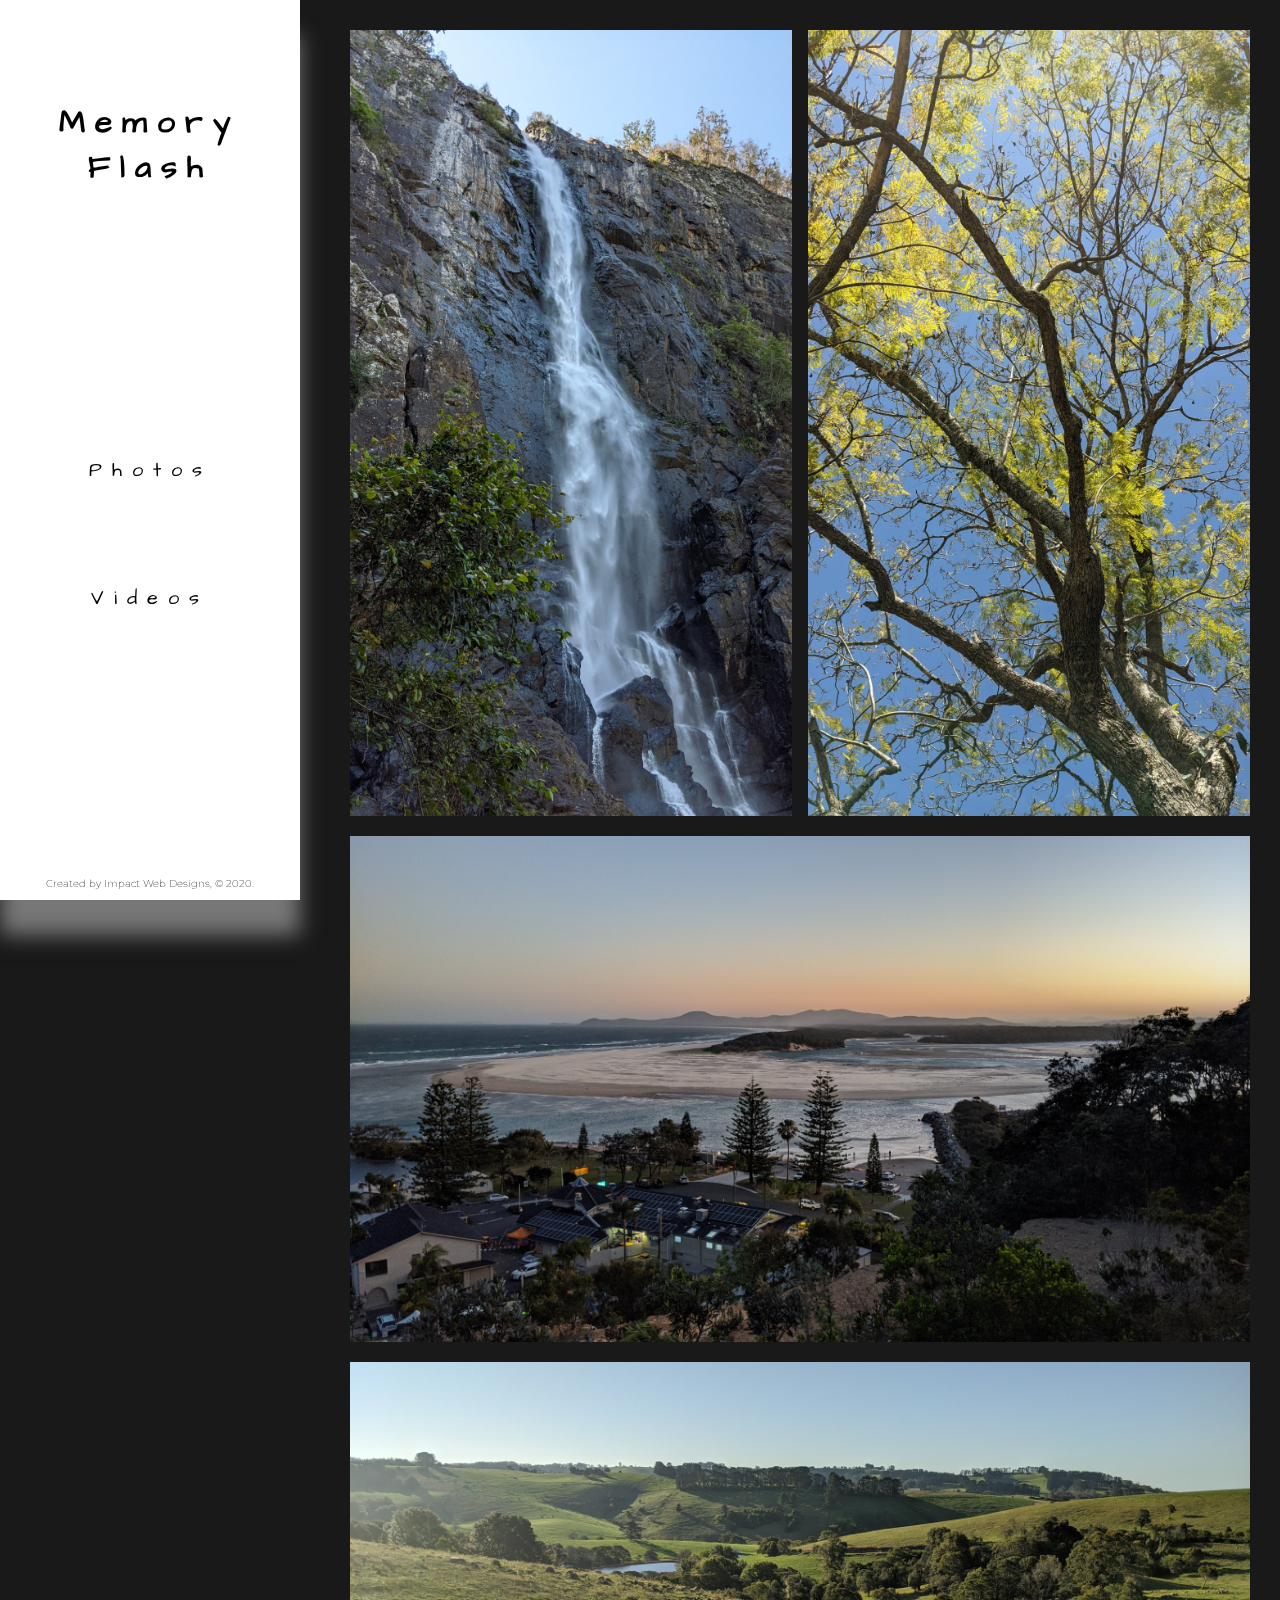
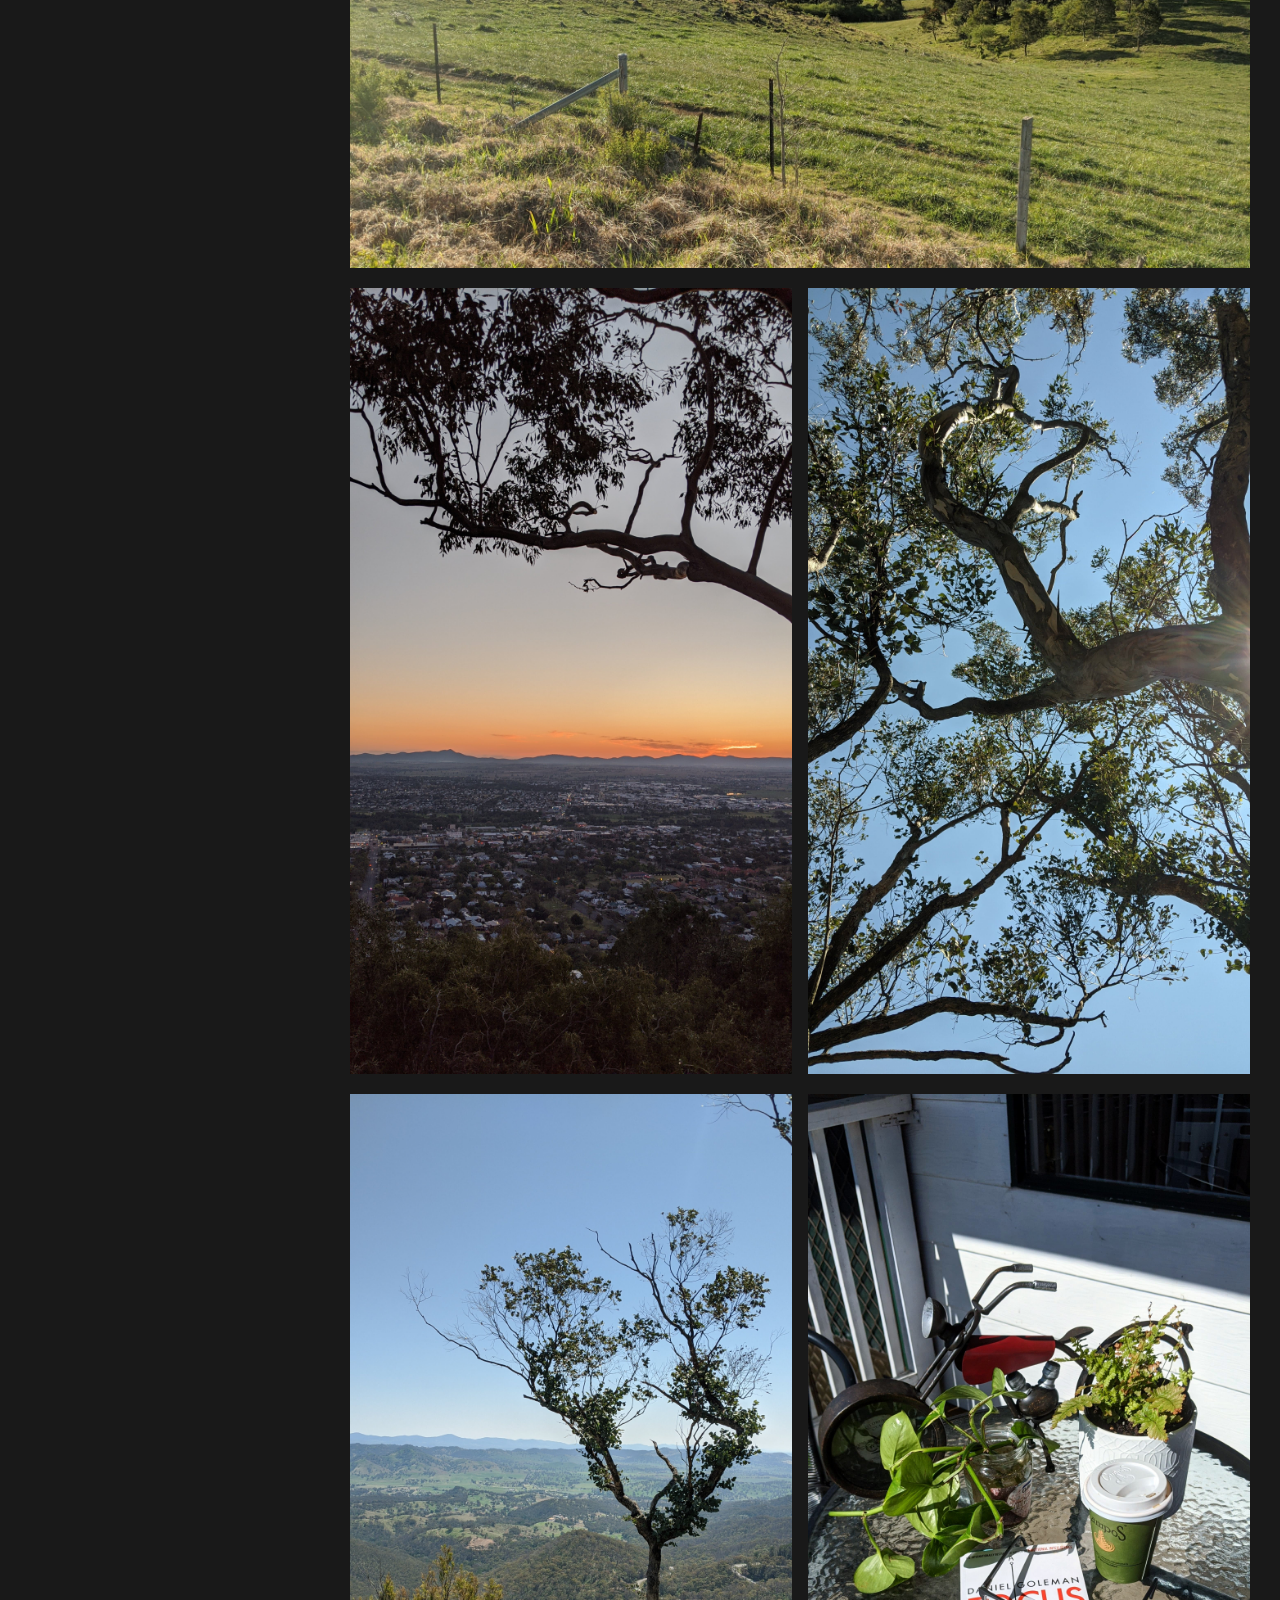
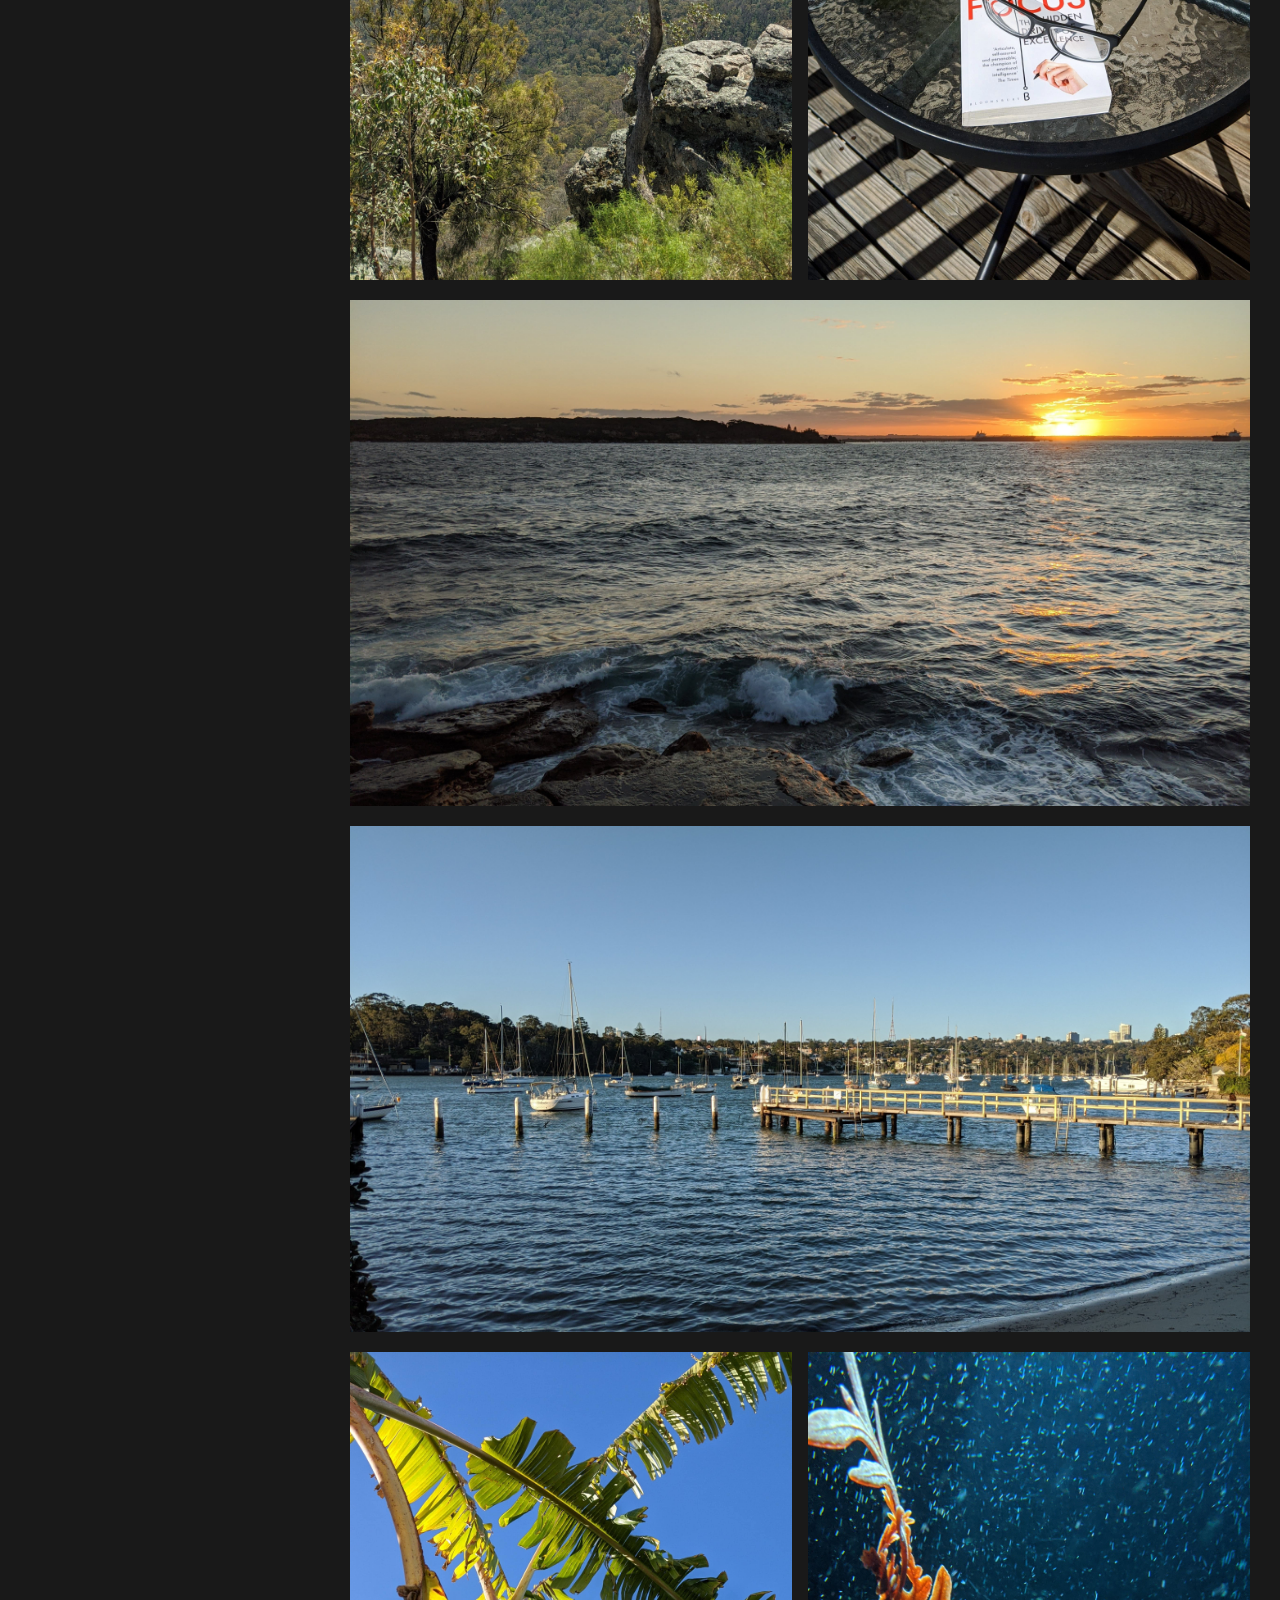
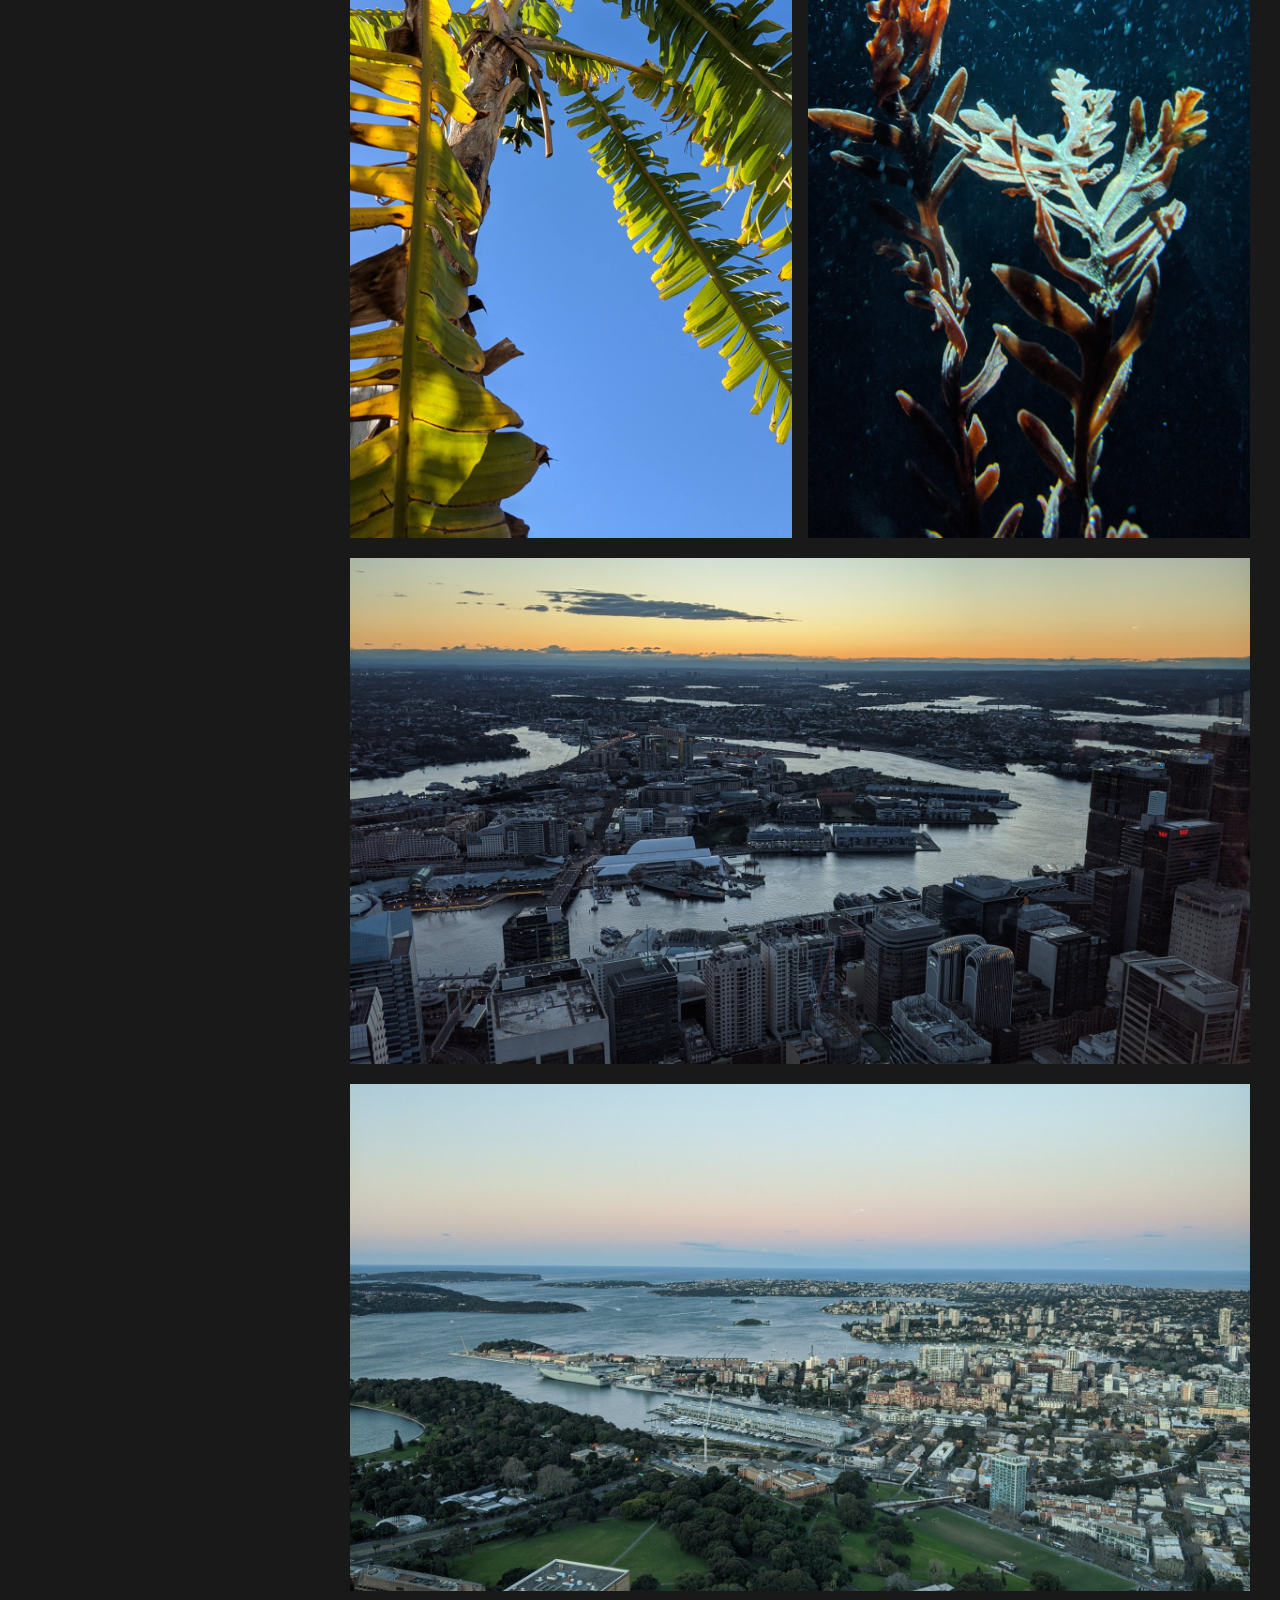
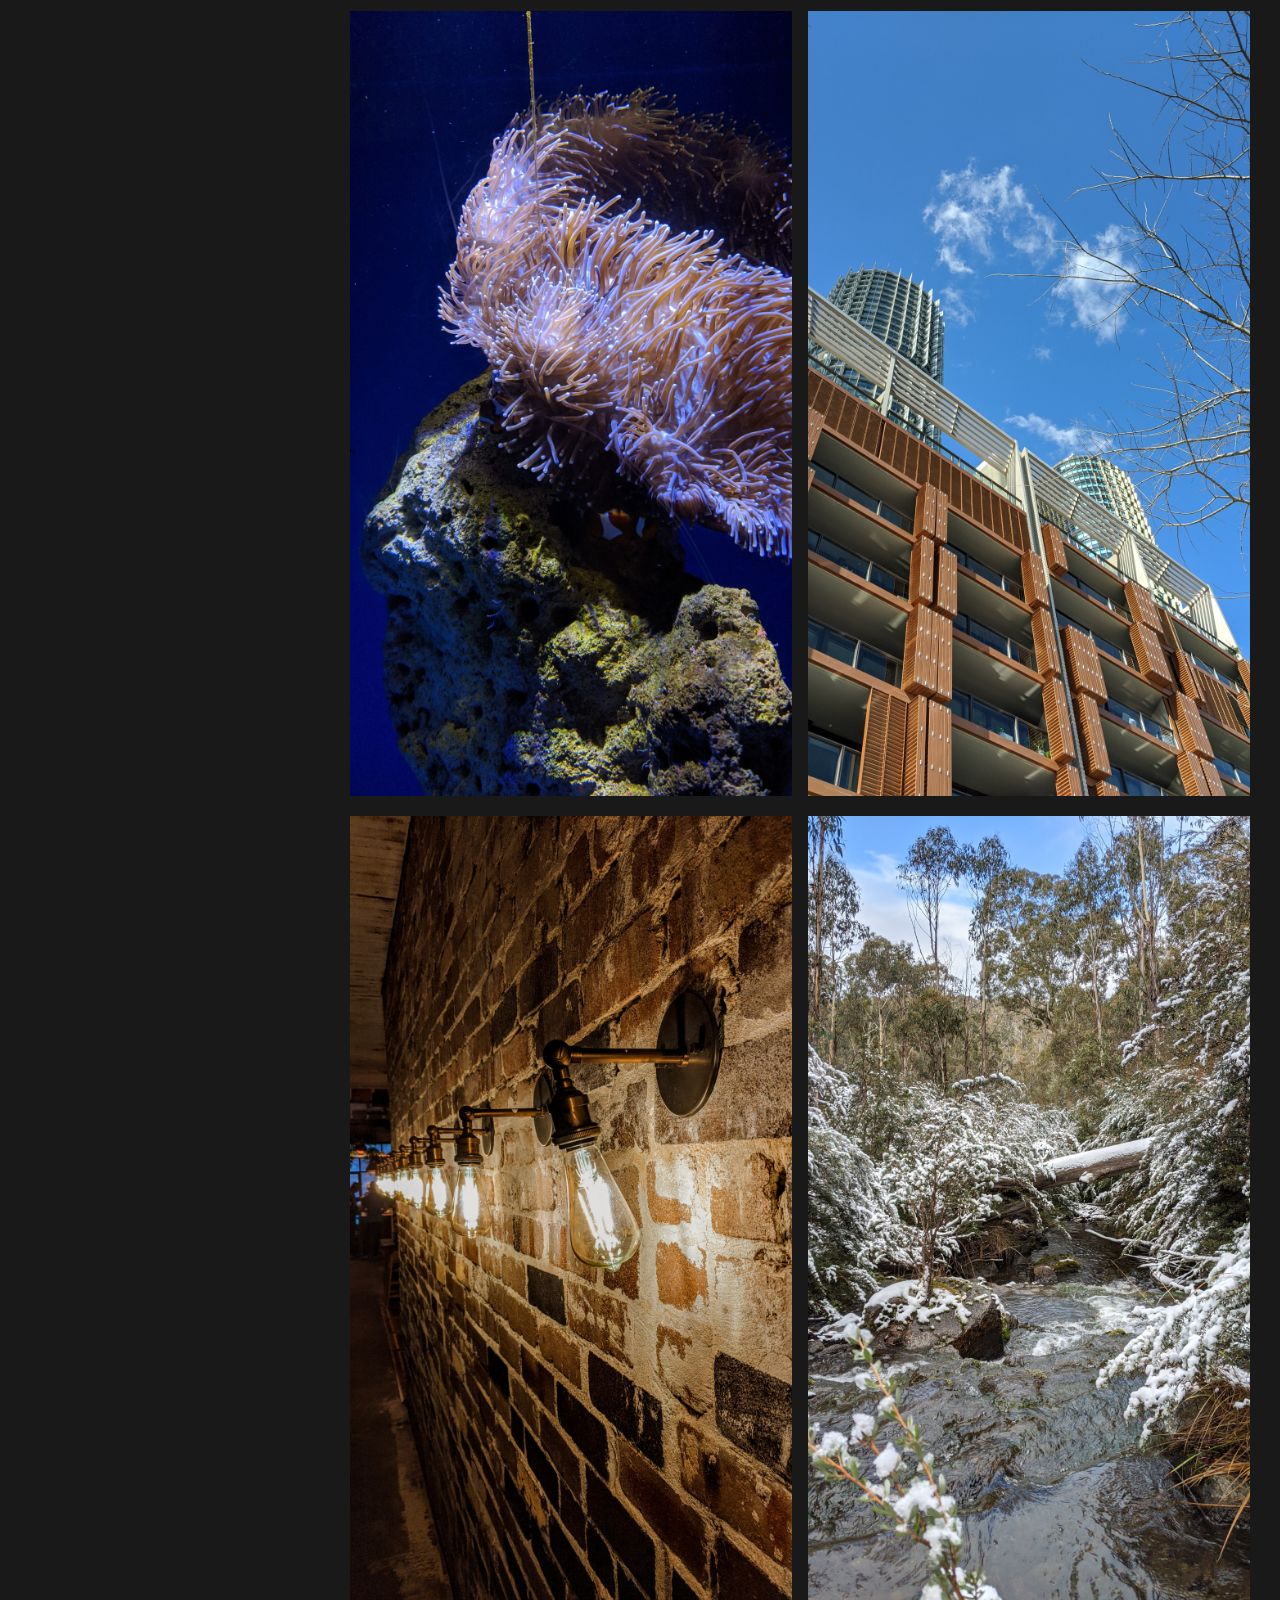
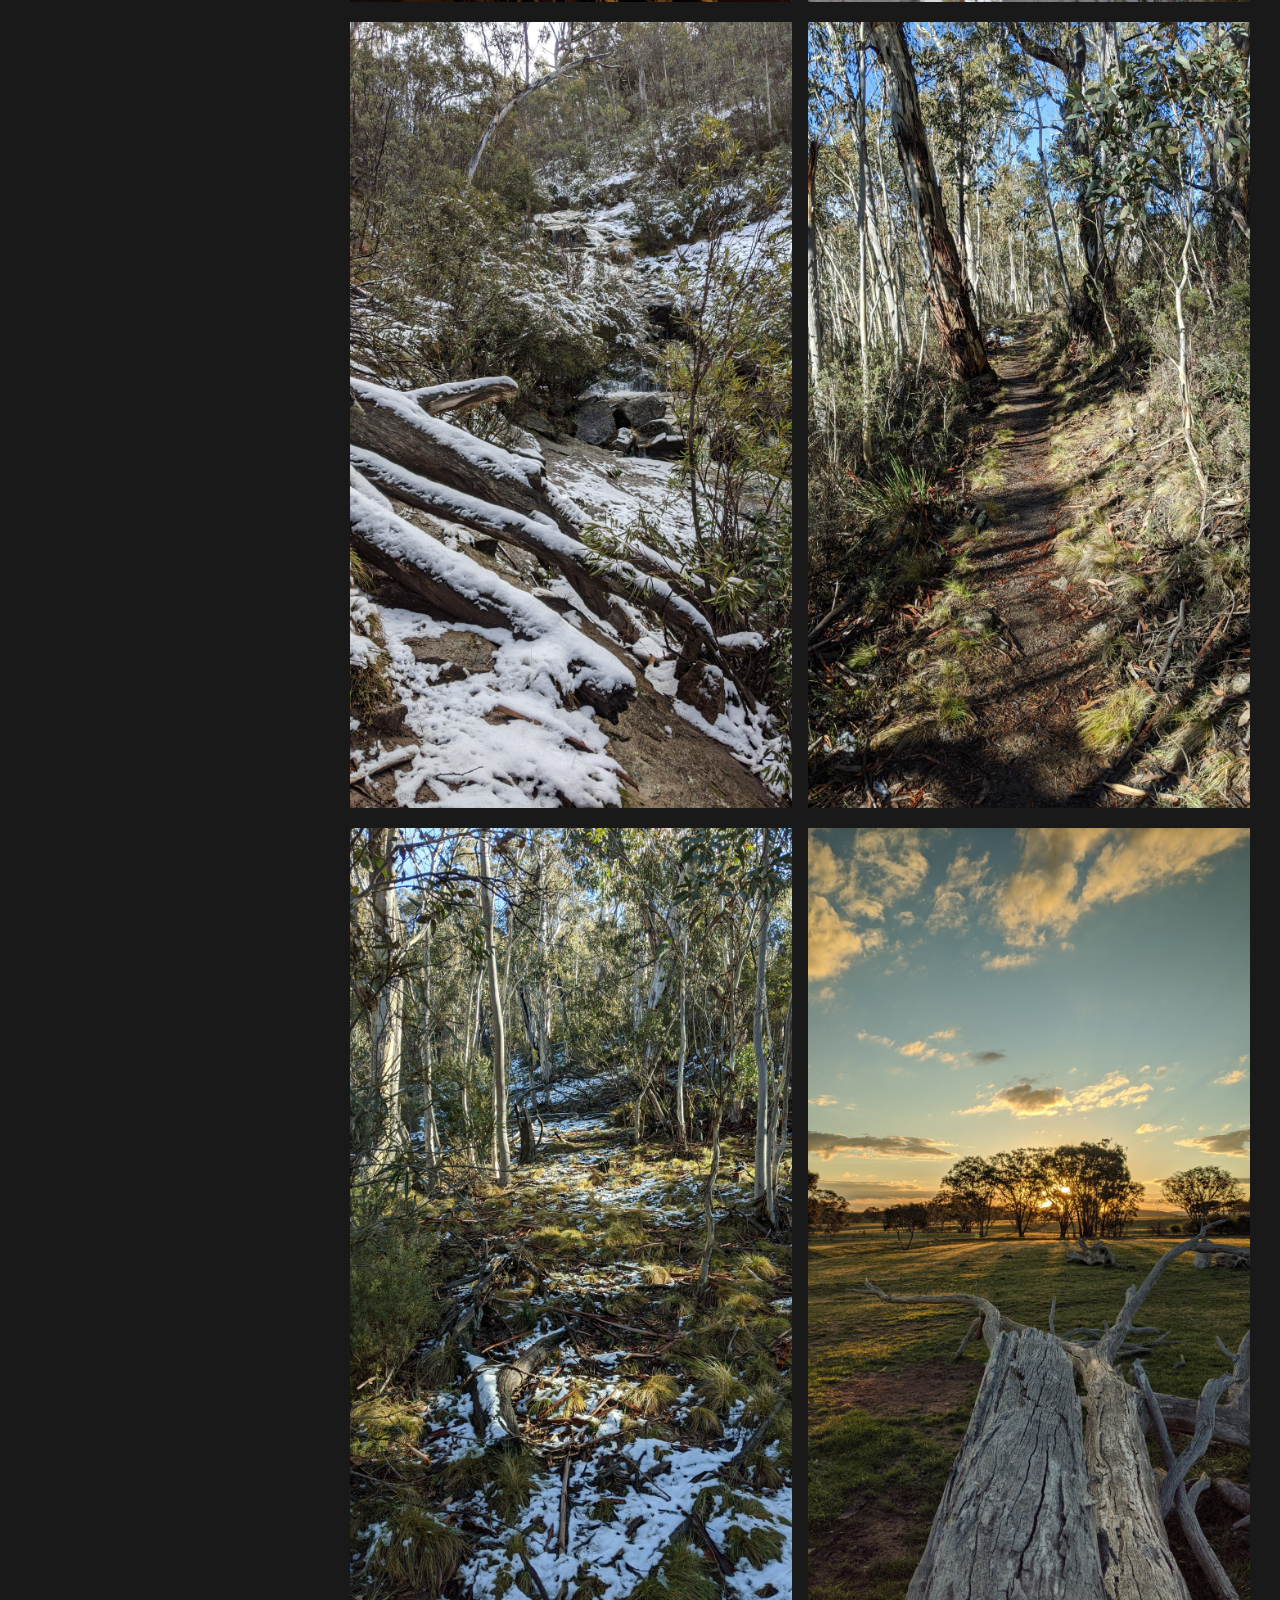
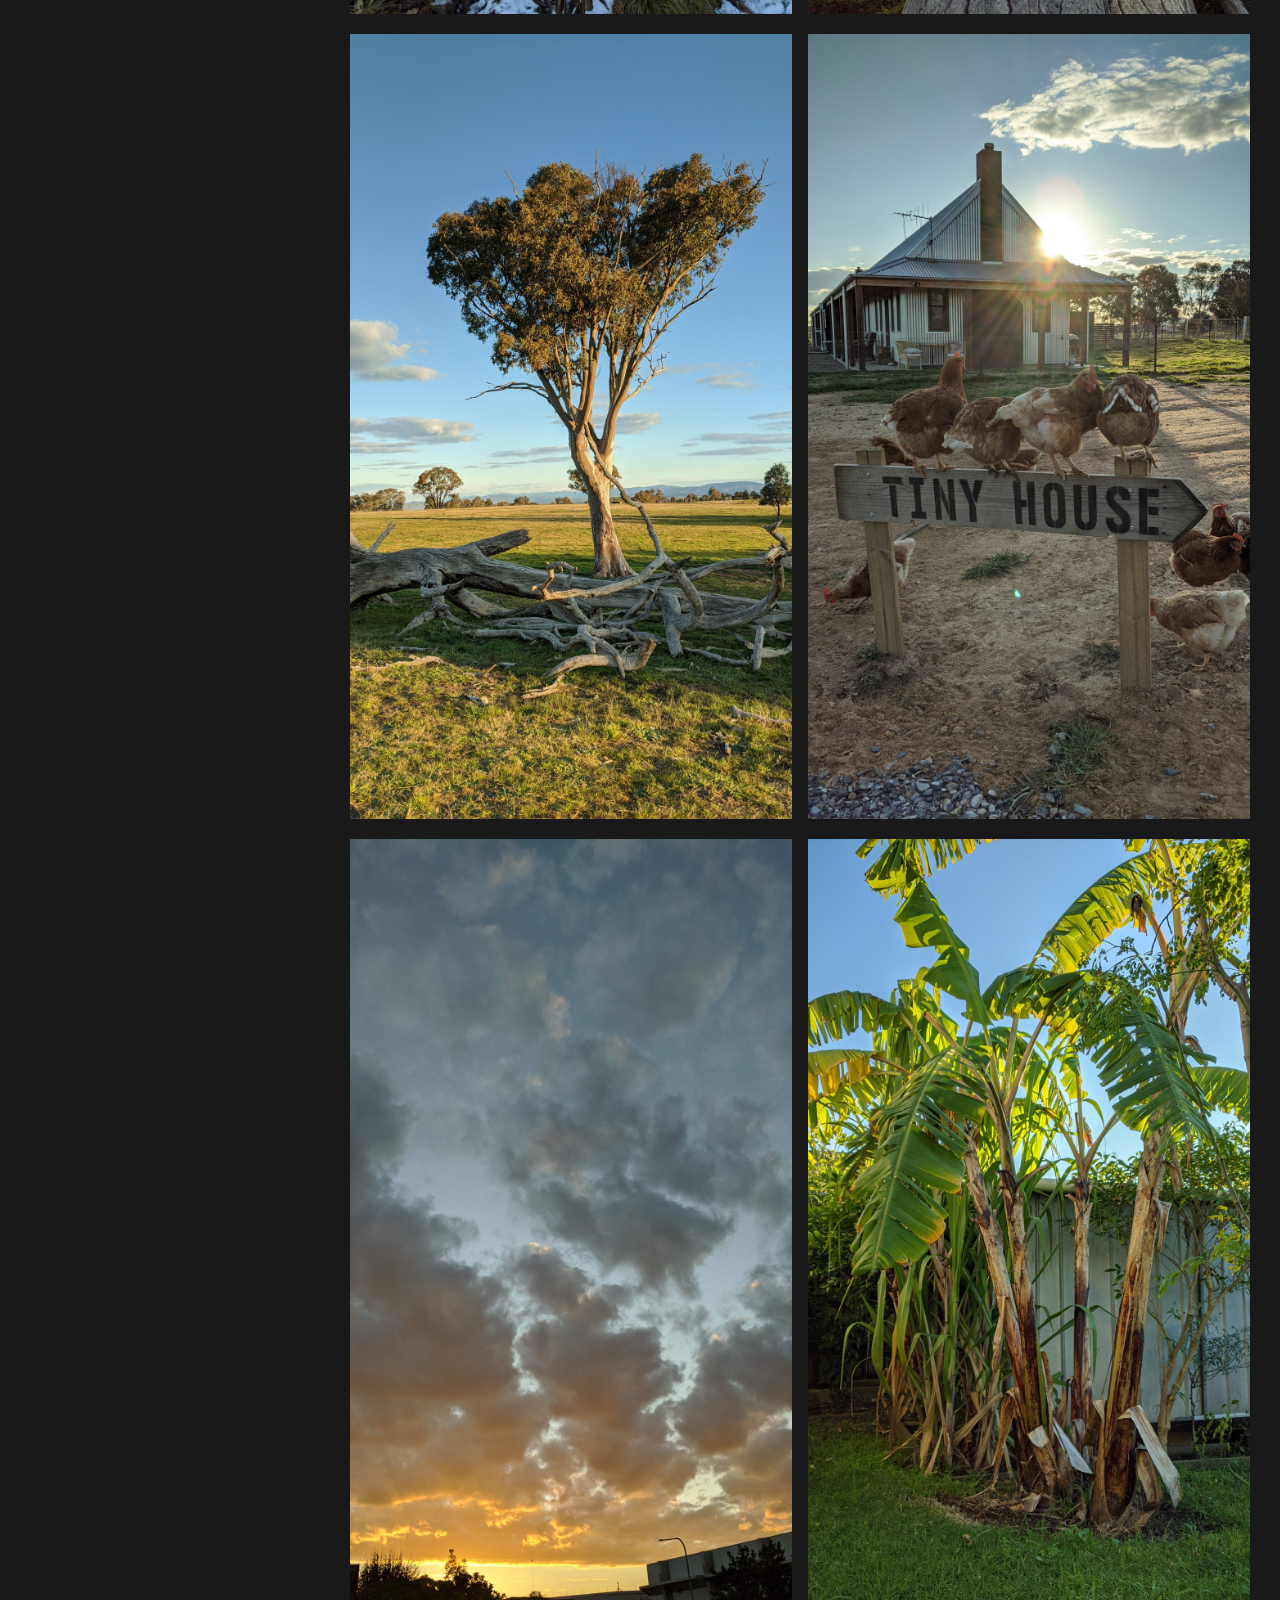
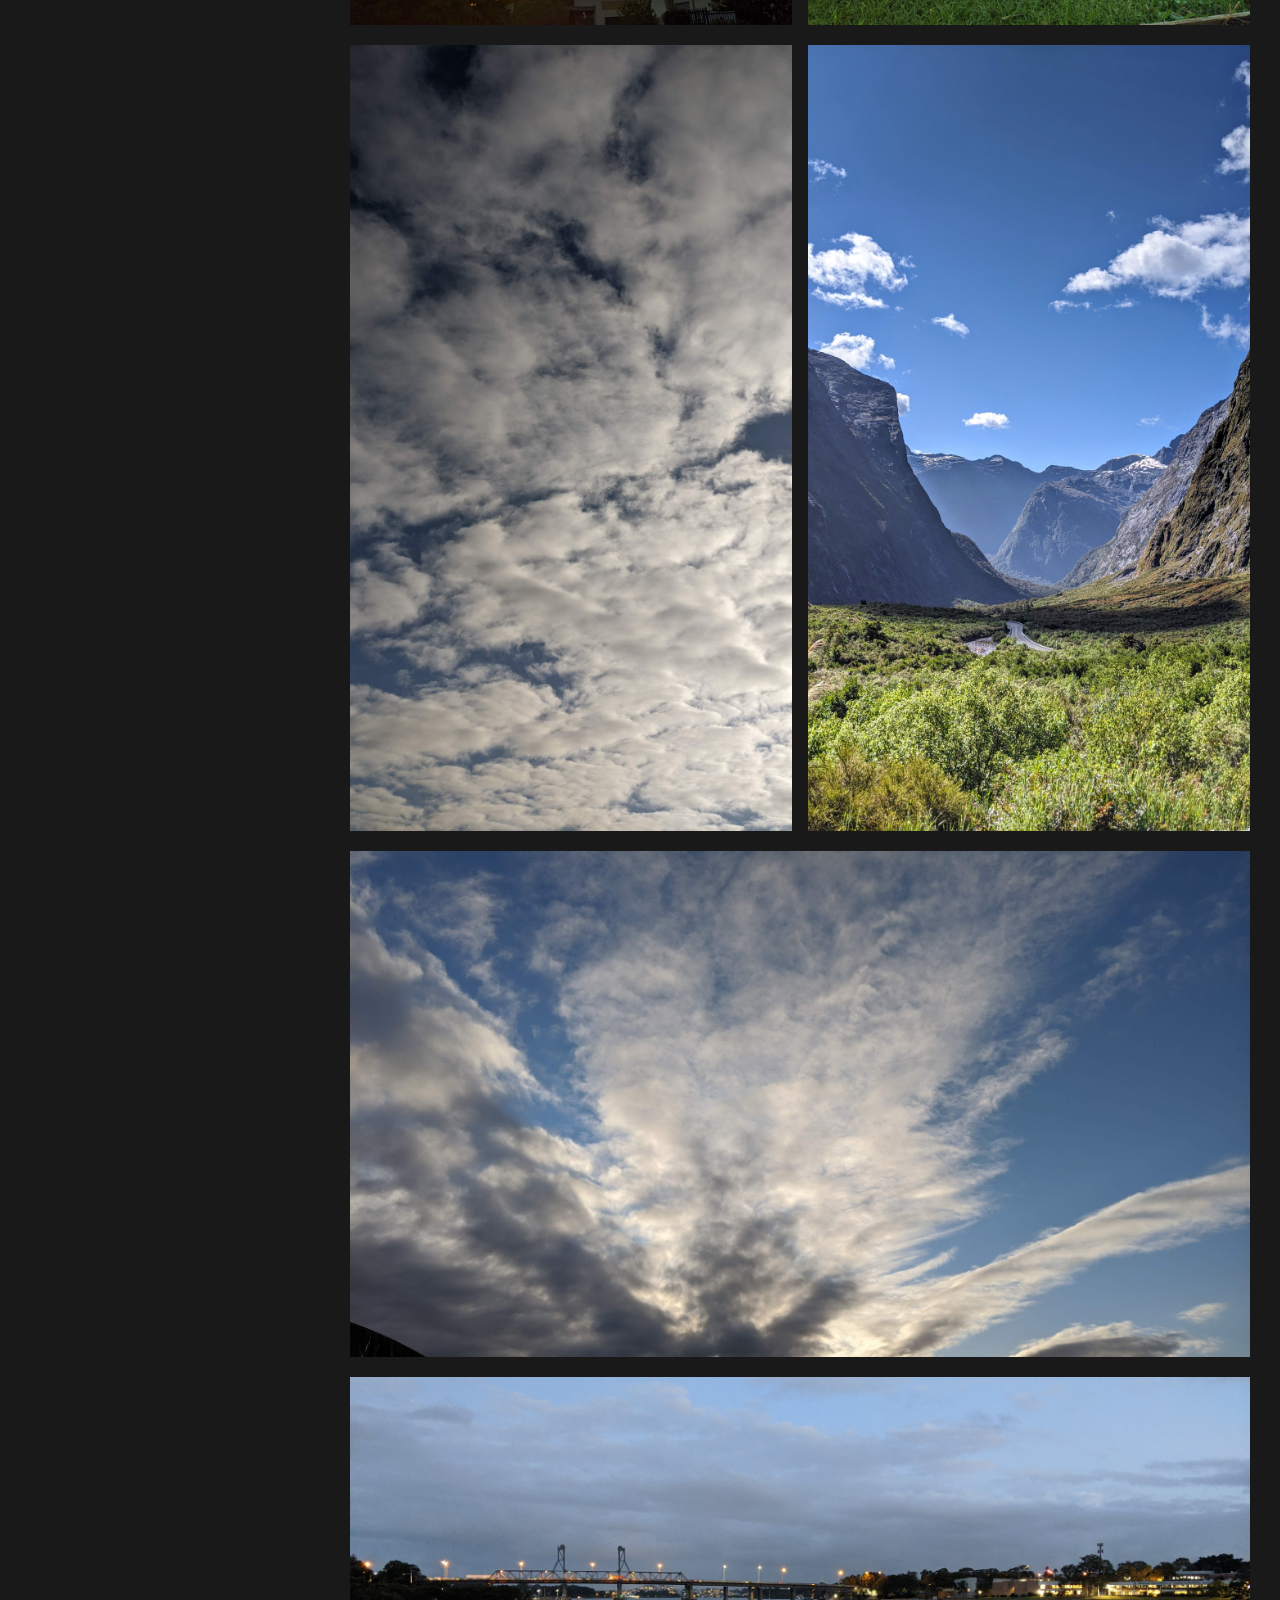
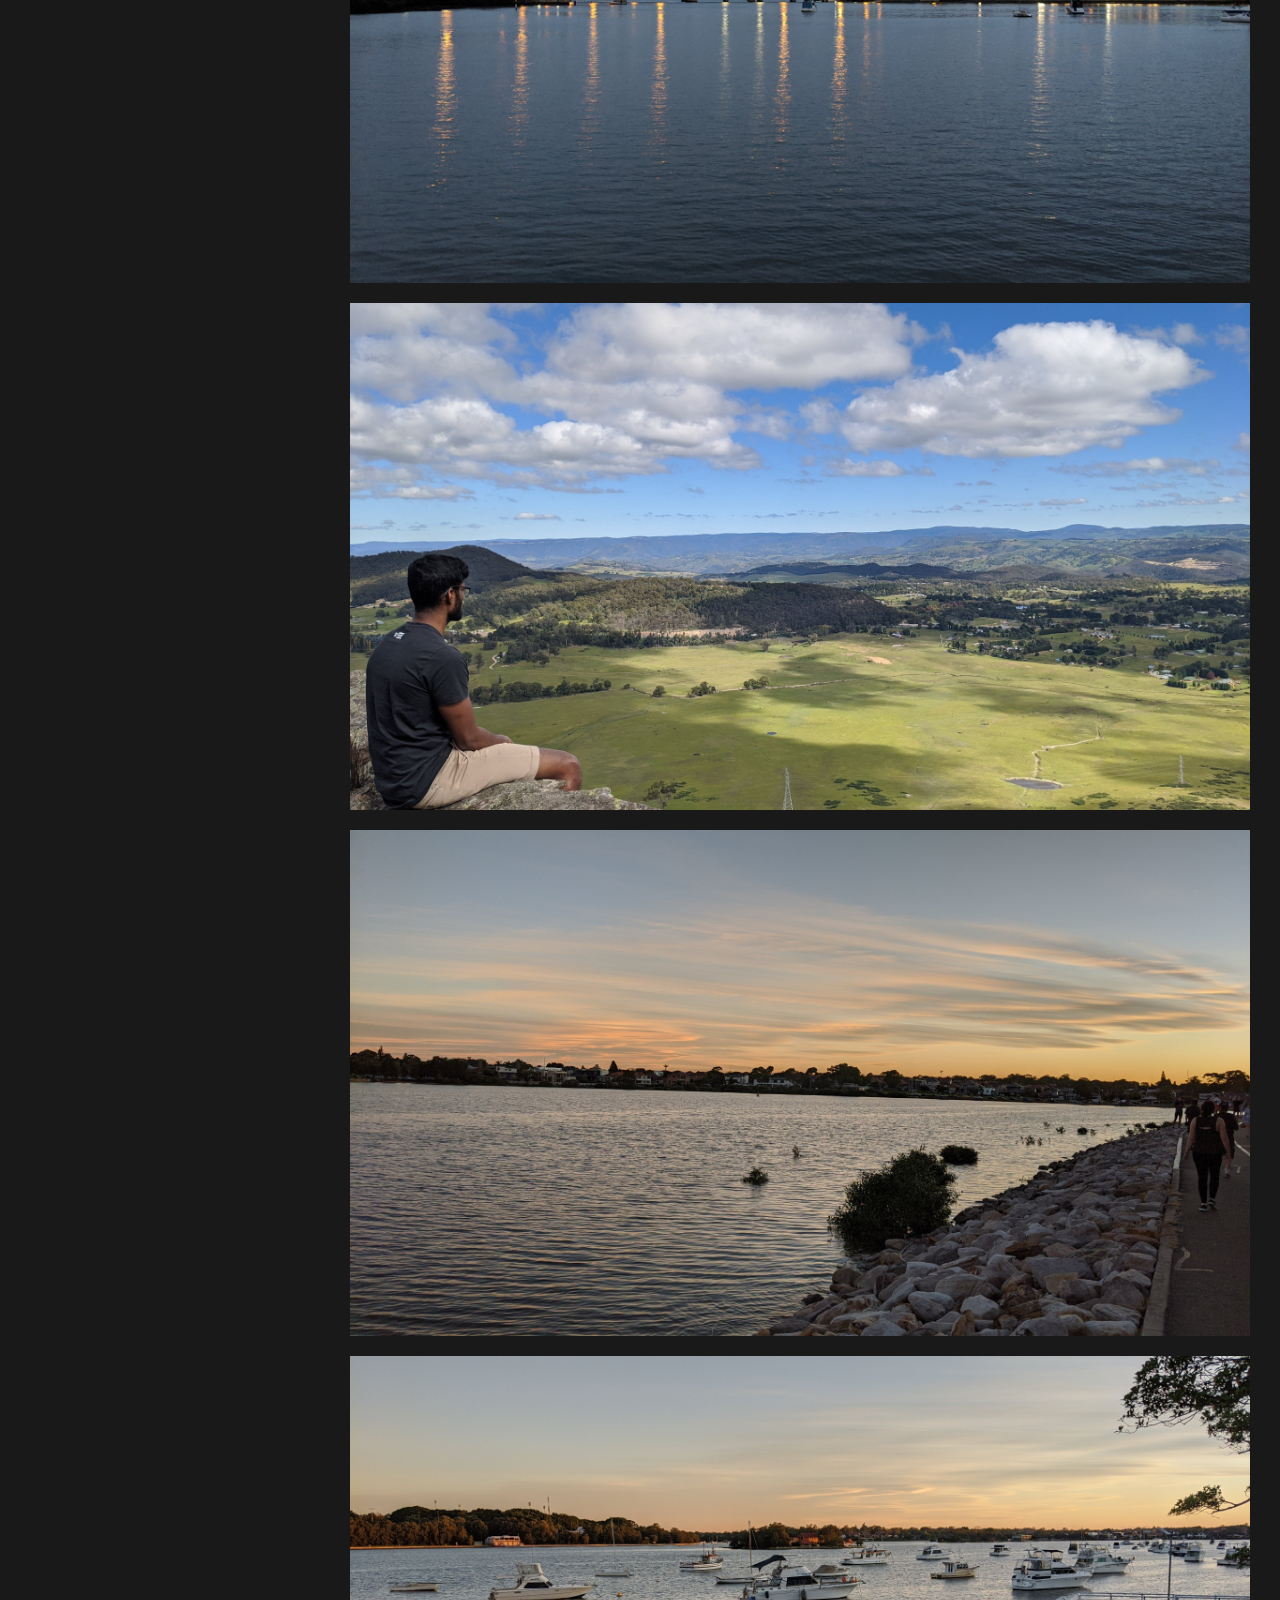
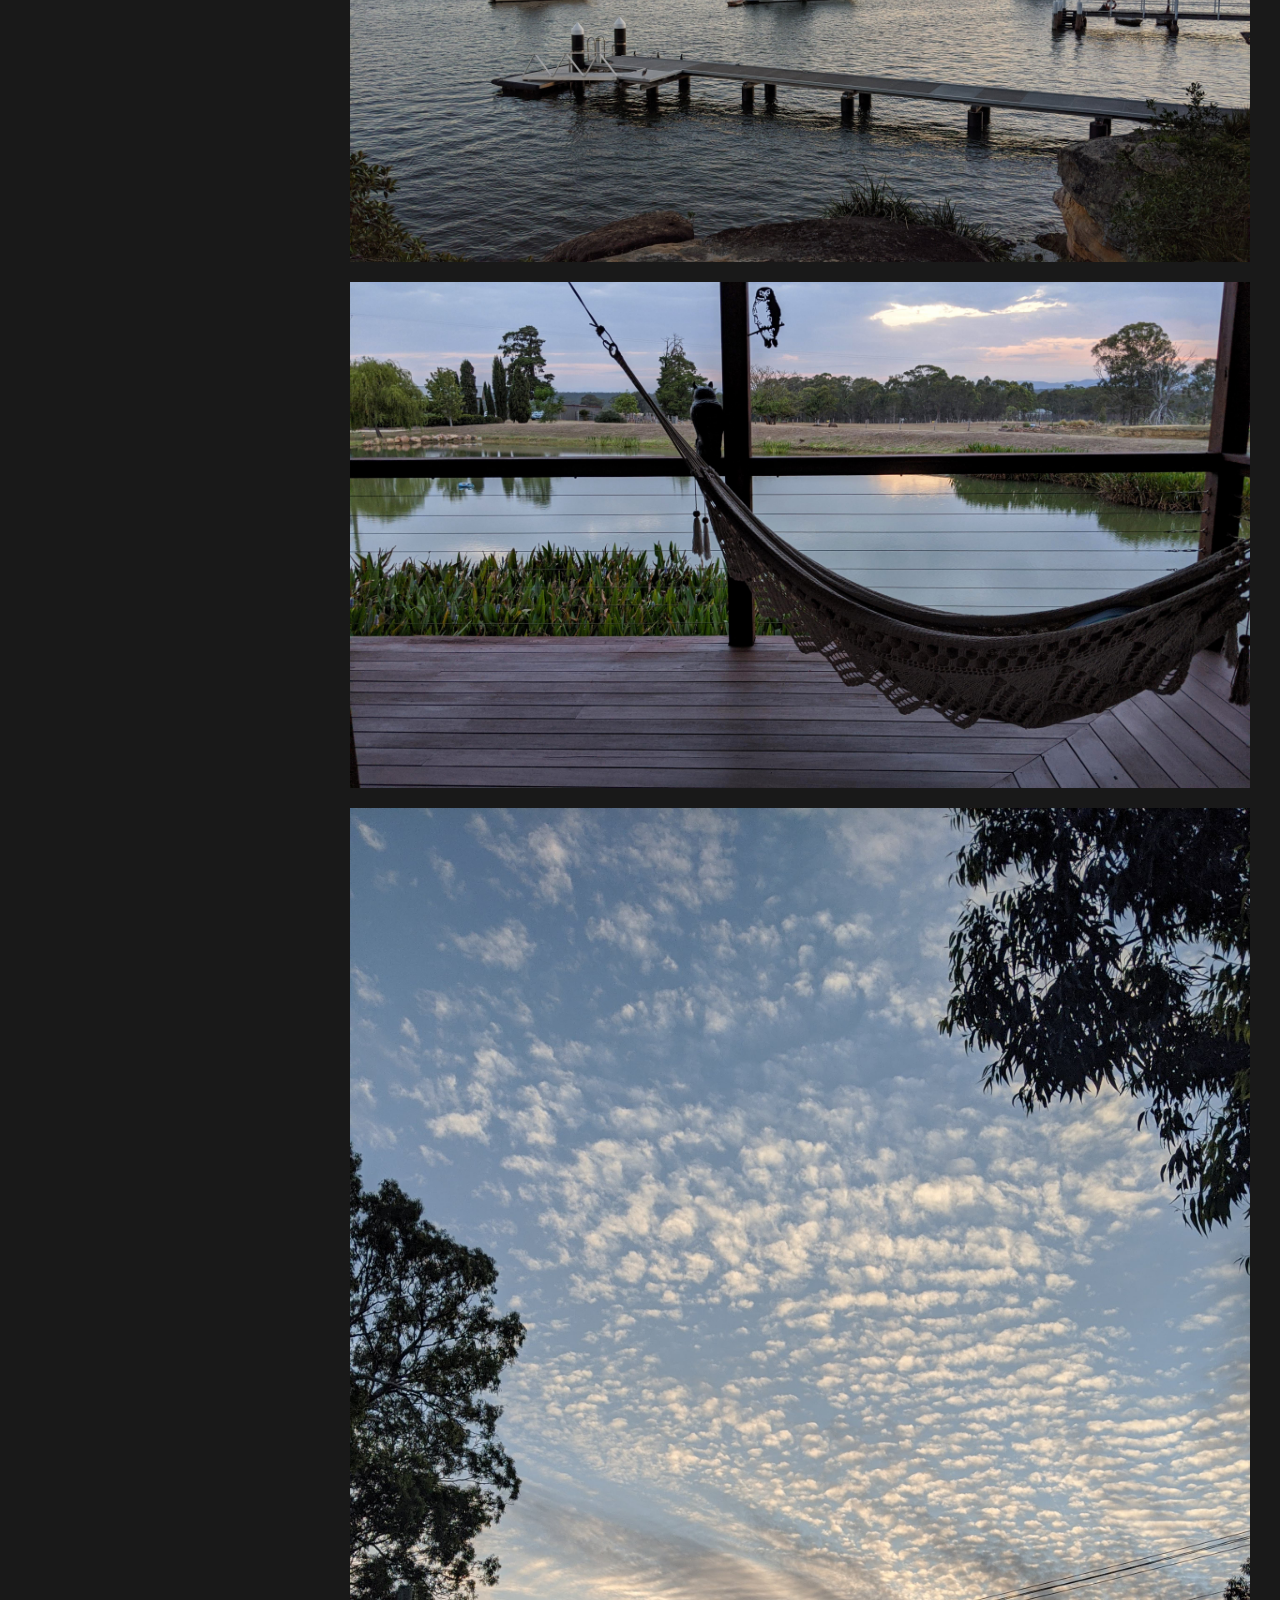
==== index.html @ 1ebecd70 "update" ====
<!DOCTYPE html>
<html lang="en">
<head>
    <meta charset="UTF-8">
    <meta name="viewport" content="width=device-width, initial-scale=1.0">
    <link href="https://fonts.googleapis.com/css2?family=Montserrat:wght@300;400;600;700&display=swap" rel="stylesheet">
    <link href="https://fonts.googleapis.com/css2?family=Architects+Daughter&display=swap" rel="stylesheet">
    <link rel="stylesheet" href="style.css">
    <title>Memory Flash</title>
</head>
<body>


    <div id="side-nav" class="side-nav-wrapper">
        
            <div class="heading">
                <h1 id="mem-flash"  >Memory Flash</h1>
            </div>

       

            <div  class="nav">
                <ul>
                    <li><a  href="#Photos">Photos</a></li>
                    <li><a  href="#Photos">Videos</a></li>
                </ul>  
            </div>

            <div class="IWD">
                <a href="https://iweb-dev.com/"><p>Created by Impact Web Designs, © 2020.</p></a>
            </div>

    </div>

    <div class="modal">
       
        <img  src="" data-original="3.jpg" class="full-img" />
        <img src="" data-original="3.jpg" class="full-img-landscape" >
        <p class="caption"> </p>
</div>

<script>
    const button = document.getElementById("mem-flash");
    const sideNav = document.getElementById("side-nav");
    const aLink = document.getElementsByTagName("a");
    button.addEventListener("click", function(){
        sideNav.style.background="black";
        sideNav.style.color="white";
        aLink.style.color="white";
    });




</script>


    </section>

    <div class="container">

        <div>
            <img id="Photos" src="Images/1.jpg" data-original="1.jpg">
        </div>
        <div>
            <img id="myImg"  src="Images/2.jpg"  data-original="2.jpg">
        </div>
        <div class="landscape">
            <img class="landscape-img"  src="Images/3.jpg"  data-original="3.jpg">
        </div>
        <div class="landscape">
            <img class="landscape-img"  src="Images/4.jpg" data-original="4.jpg">
        </div>
        <div>
            <img src="Images/5.jpg" data-original="5.jpg">
        </div>

        <div>
            <img src="Images/6.jpg" data-original="6.jpg">
        </div>

        <div>
            <img src="Images/7.jpg" data-original="7.jpg">
        </div>
        <div class="landscape">
            <img class="landscape-img"  src="Images/8.jpg" data-original="8.jpg">
        </div>
        <div class="landscape">
            <img class="landscape-img" src="Images/9.jpg" data-original="9.jpg">
        </div>
        <div>
            <img src="Images/10.jpg" data-original="10.jpg">
        </div>
        <div>
            <img src="Images/11.jpg" data-original="11.jpg">
        </div>
        <div class="landscape">
            <img class="landscape-img" src="Images/12.jpg" data-original="12.jpg">
        </div>
        <div class="landscape">
            <img class="landscape-img" src="Images/13.jpg" data-original="13.jpg">
        </div>
        <div>
            <img src="Images/14.jpg" data-original="14.jpg">
        </div>
        <div>
            <img src="Images/15.jpg" data-original="15.jpg">
        </div>

        <div>
            <img src="Images/16.jpg" data-original="16.jpg">
        </div>

        <div>
            <img src="Images/17.jpg" data-original="17.jpg">
        </div>
        <div>
            <img src="Images/18.jpg" data-original="18.jpg">
        </div>
        <div>
            <img src="Images/19.jpg" data-original="19.jpg">
        </div>
        <div>
            <img src="Images/20.jpg" data-original="20.jpg">
        </div>
        <div>
            <img src="Images/21.jpg" data-original="21.jpg">
        </div>
     
        <div>
            <img src="Images/22.jpg" data-original="22.jpg">
        </div>
        <div>
            <img src="Images/23.jpg" data-original="23.jpg">
        </div>
        <div>
            <img src="Images/24.jpg" data-original="24.jpg">
        </div>
        <div>
            <img src="Images/25.jpg" data-original="25.jpg">
        </div>

        <div>
            <img src="Images/26.jpg" data-original="26.jpg">
        </div>

        <div>
            <img src="Images/27.jpg" data-original="27.jpg">
        </div>
        <div class="landscape">
            <img class="landscape-img" src="Images/28.jpg" data-original="28.jpg">
        </div>
        <div class="landscape">
            <img class="landscape-img" src="Images/29.jpg" data-original="29.jpg">
        </div>
        <div class="landscape">
            <img class="landscape-img" src="Images/30.jpg" data-original="30.jpg">
        </div>
        <div class="landscape">
            <img class="landscape-img" src="Images/31.jpg" data-original="31.jpg">
        </div>
        <div class="landscape">
            <img class="landscape-img" src="Images/32.jpg" data-original="32.jpg">
        </div>
        <div  class="landscape">
            <img class="landscape-img" src="Images/33.jpg" data-original="33.jpg">
        </div>
        <div class="landscape">
            <img class="landscape-img" src="Images/34.jpg" data-original="34.jpg">
        </div>
        <div class="landscape">
            <img class="landscape-img" src="Images/35.jpg" data-original="35.jpg">
        </div>

        <div class="landscape">
            <img class="landscape-img" src="Images/36.jpg" data-original="36.jpg">
        </div>

        <div>
            <img src="Images/37.jpg" data-original="37.jpg">
        </div>
        <div class="landscape">
            <img class="landscape-img" src="Images/38.jpg" data-original="38.jpg">
        </div>
        <div>
            <img src="Images/39.jpg" data-original="39.jpg">
        </div>
        <div>
            <img src="Images/40.jpg" data-original="30.jpg">
        </div>
        <div>
            <img src="Images/41.jpg" data-original="41.jpg">
        </div>

        <div>
            <img src="Images/42.jpg" data-original="42.jpg">
        </div>
        <div>
            <img src="Images/43.jpg" data-original="43.jpg">
        </div>
        <div>
            <img src="Images/44.jpg" data-original="44.jpg">
        </div>

        <script>


const modal = document.querySelector('.modal');
const sideNav = document.getElementById("side-nav")
const previews = document.querySelectorAll('.container img');
const original = document.querySelector('.full-img');

const imgText = document.querySelector('.caption');


previews.forEach((previews) => {
	previews.addEventListener('click', () => {
		modal.classList.add('open');
		original.classList.add('open');
		//dynamic change in text and image
		const originalSrc = previews.getAttribute('data-original');
		original.src = `./Images/${originalSrc}`;
        sideNav.style.background = "rgba(0, 0, 0, 0.6)";
        sideNav.style.boxShadow = "none"
	});
});

modal.addEventListener('click', (e) => {
	if (e.target.classList.contains('modal')) {
		modal.classList.remove('open');
		original.classList.remove('open');
        sideNav.style.background =" rgb(255, 255, 255)"
        sideNav.style.boxShadow = "0 35px 20px #777";
	}
});

        </script>

        


    </div>

</body>
</html>
---- style.css ----
* {
	margin: 0;
	padding: 0;
	-webkit-box-sizing: border-box;
	box-sizing: border-box;
}

.side-nav-wrapper {
	display: -webkit-box;
	display: -ms-flexbox;
	display: flex;
	-webkit-box-orient: vertical;
	-webkit-box-direction: normal;
	-ms-flex-direction: column;
	flex-direction: column;
	-webkit-box-align: center;
	-ms-flex-align: center;
	align-items: center;
	-webkit-box-pack: justify;
	-ms-flex-pack: justify;
	justify-content: space-between;
	height: 100%;
	width: 300px;
	position: fixed;
	z-index: 1;
	top: 0;
	left: 0;
	background: rgb(255, 255, 255);
	overflow-x: hidden;
	padding-top: 20px;
	color: black;
	text-align: center;
	padding: 100px 10px 10px;
	-webkit-box-shadow: 0 35px 20px #777;
	box-shadow: 0 35px 20px #777;
}

h1 {
	font-family: 'Architects Daughter', cursive;
	letter-spacing: 10px;
}

.nav ul {
	display: -webkit-box;
	display: -ms-flexbox;
	display: flex;
	-webkit-box-pack: center;
	-ms-flex-pack: center;
	justify-content: center;
	-webkit-box-align: center;
	-ms-flex-align: center;
	align-items: center;
	-webkit-box-orient: vertical;
	-webkit-box-direction: normal;
	-ms-flex-direction: column;
	flex-direction: column;
	list-style: none;
}

.nav li {
	margin: 50px 0;
}

.nav a:hover {
	background: black;
	color: white;
	padding: 10px 30px;
}

a {
	color: black;
	text-decoration: none;
	font-size: 20px;
	font-family: 'Architects Daughter', cursive;
	letter-spacing: 10px;
	-webkit-transition: all 0.25s ease-in-out;
	-o-transition: all 0.25s ease-in-out;
	transition: all 0.25s ease-in-out;
}

a:visited {
	color: black;
	text-decoration: none;
}

.IWD a {
	font-size: 10px;
	font-family: 'Montserrat', sans-serif;
	font-weight: 200;
	letter-spacing: 0px;
}

.container {
	display: -ms-grid;
	display: grid;
	grid-template-columns: repeat(auto-fill, minmax(300px, 1fr));
	grid-gap: 1em;
	padding-top: 30px;
	padding-left: 350px;
	padding-right: 30px;
	-webkit-box-align: center;
	-ms-flex-align: center;
	align-items: center;
	-webkit-box-pack: center;
	-ms-flex-pack: center;
	justify-content: center;
	background: rgba(0, 0, 0, 0.9);
	grid-auto-flow: dense;
}

img {
	width: 100%;
	height: auto;
}

.landscape {
	-ms-grid-column-span: 3;
	grid-column: span 3;
}

.modal {
	background: rgba(0, 0, 0, 0.6);
	position: fixed;
	top: 0;
	left: 0;
	width: 100%;
	height: 100%;
	opacity: 0;
	pointer-events: none;
	-webkit-transition: 0.25s ease-out;
	-o-transition: 0.25s ease-out;
	transition: 0.25s ease-out;
}

.modal.open {
	opacity: 1;
	pointer-events: all;
}

.full-img {
	position: absolute;
	height: auto;
	max-width: 1000px;
	top: 50%;
	left: 50%;
	-webkit-transform: translate(-50%, -50%) scale(0.4);
	-ms-transform: translate(-50%, -50%) scale(0.4);
	transform: translate(-50%, -50%) scale(0.4);
	-webkit-transition: all 0.25s ease-out;
	-o-transition: all 0.25s ease-out;
	transition: all 0.25s ease-out;
}

.full-img.open {
	-webkit-transform: translate(-50%, -50%) scale(0.5);
	-ms-transform: translate(-50%, -50%) scale(0.5);
	transform: translate(-50%, -50%) scale(0.5);
}

.modal p {
	color: white;
	font-size: 2rem;
	position: absolute;
	bottom: 5%;
	left: 50%;
	-webkit-transform: translate(-50%, -5%);
	-ms-transform: translate(-50%, -5%);
	transform: translate(-50%, -5%);
}

.close {
	position: absolute;
	top: 15px;
	right: 35px;
	color: #f1f1f1;
	font-size: 40px;
	font-weight: bold;
	-webkit-transition: 0.3s;
	-o-transition: 0.3s;
	transition: 0.3s;
}

.close:hover,
.close:focus {
	color: #bbb;
	text-decoration: none;
	cursor: pointer;
}

@media (max-width: 1383px) {
	.landscape {
		-ms-grid-column-span: 2;
		grid-column: span 2;
	}
}

@media (max-width: 1068px) {
	.landscape {
		-ms-grid-column-span: 1;
		grid-column: span 1;
	}
}

@media (max-width: 688px) {
	.side-nav-wrapper {
		display: -webkit-box;
		display: -ms-flexbox;
		display: flex;
		-webkit-box-orient: vertical;
		-webkit-box-direction: normal;
		-ms-flex-direction: column;
		flex-direction: column;
		-webkit-box-align: center;
		-ms-flex-align: center;
		align-items: center;
		-webkit-box-pack: center;
		-ms-flex-pack: center;
		justify-content: center;
		padding: 10px 0 30px 0;
		width: auto;
		position: static;
		-webkit-box-shadow: 0 1px 4px rgba(255, 255, 255, 1), 0 0 40px rgb(255, 255, 255) inset;
		box-shadow: 0 1px 4px rgba(255, 255, 255, 1), 0 0 40px rgb(255, 255, 255) inset;
	}

	.nav ul {
		-webkit-box-orient: horizontal;
		-webkit-box-direction: normal;
		-ms-flex-direction: row;
		flex-direction: row;
	}
	.nav li {
		margin: 20px 50px;
	}

	.IWD a {
		display: none;
	}

	.container {
		padding: 50px 20px 50px 20px;
	}

	.landscape {
		-ms-grid-column-span: 2;
		grid-column: span 2;
	}
}

@media (max-width: 655px) {
	.landscape {
		-ms-grid-column-span: 1;
		grid-column: span 1;
	}

	.full-img.open {
		-webkit-transform: translate(-50%, -50%) scale(0.7);
		-ms-transform: translate(-50%, -50%) scale(0.7);
		transform: translate(-50%, -50%) scale(0.7);
	}
}
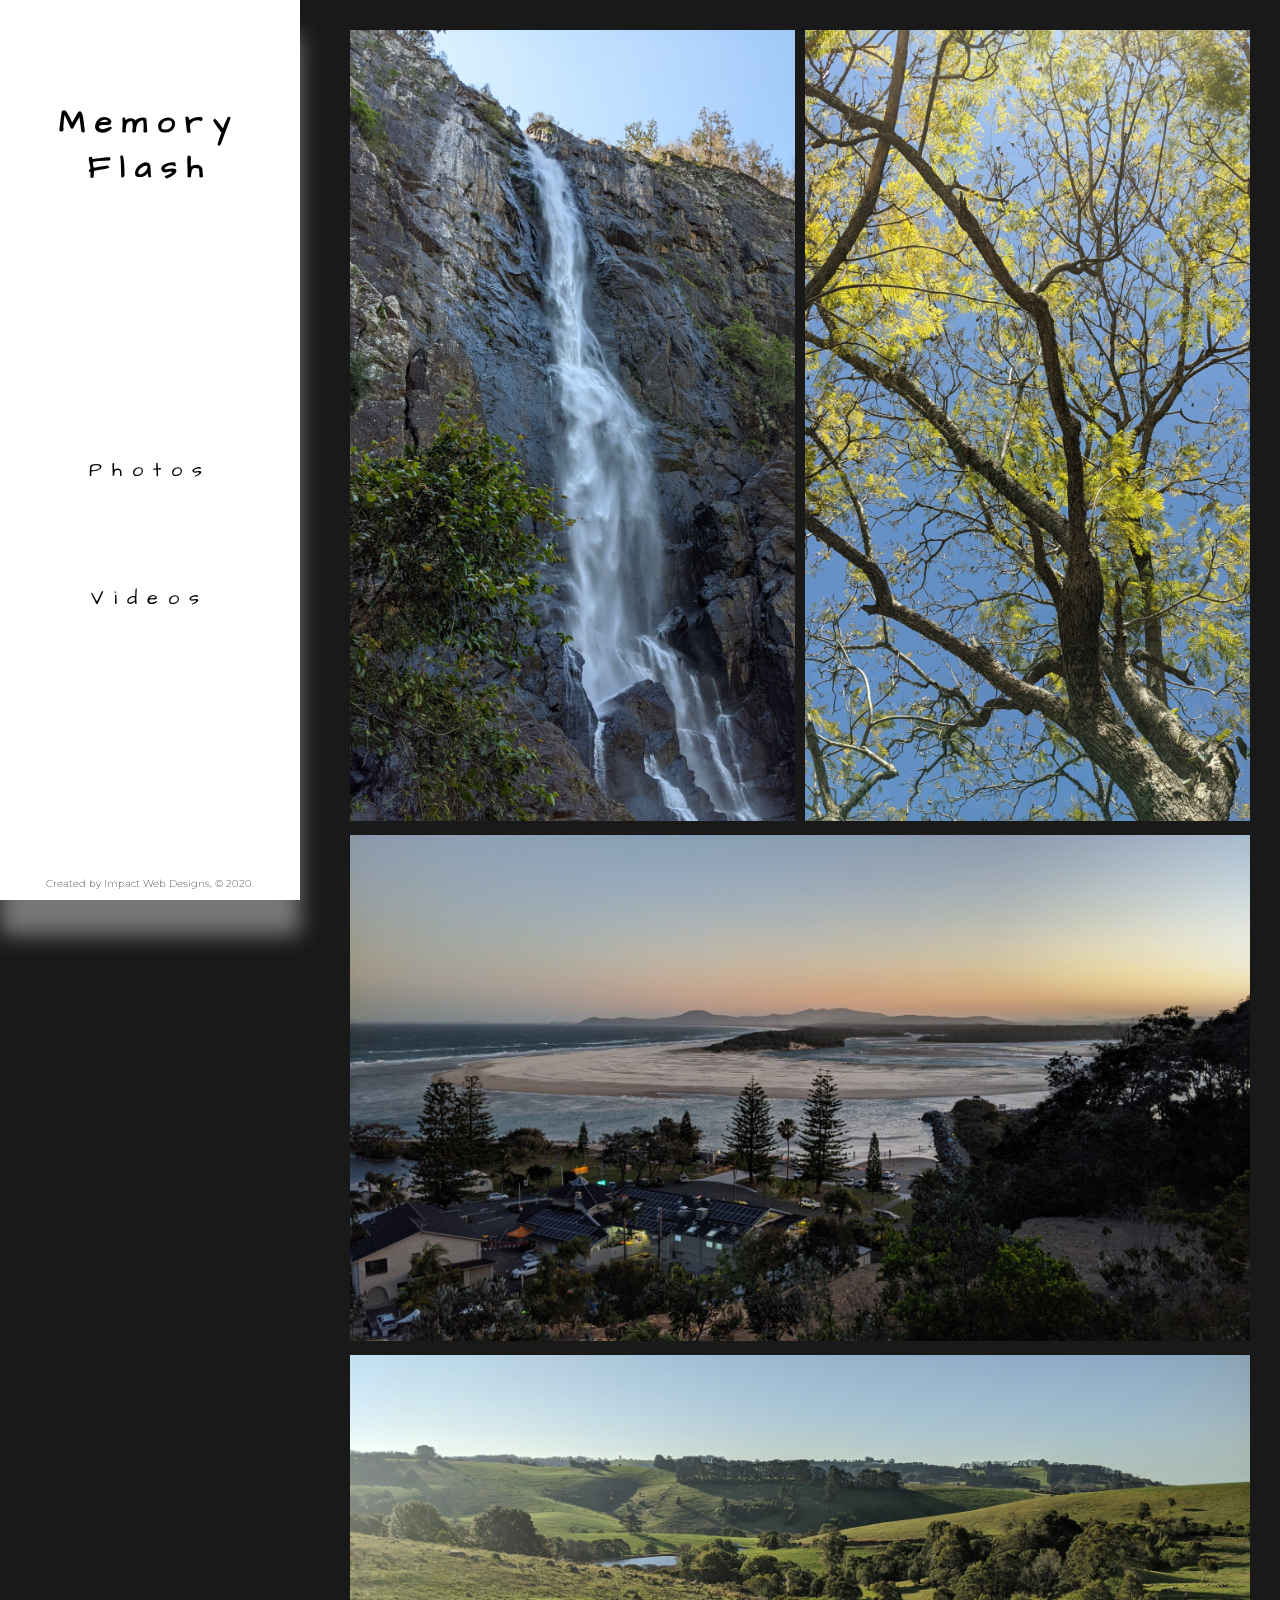
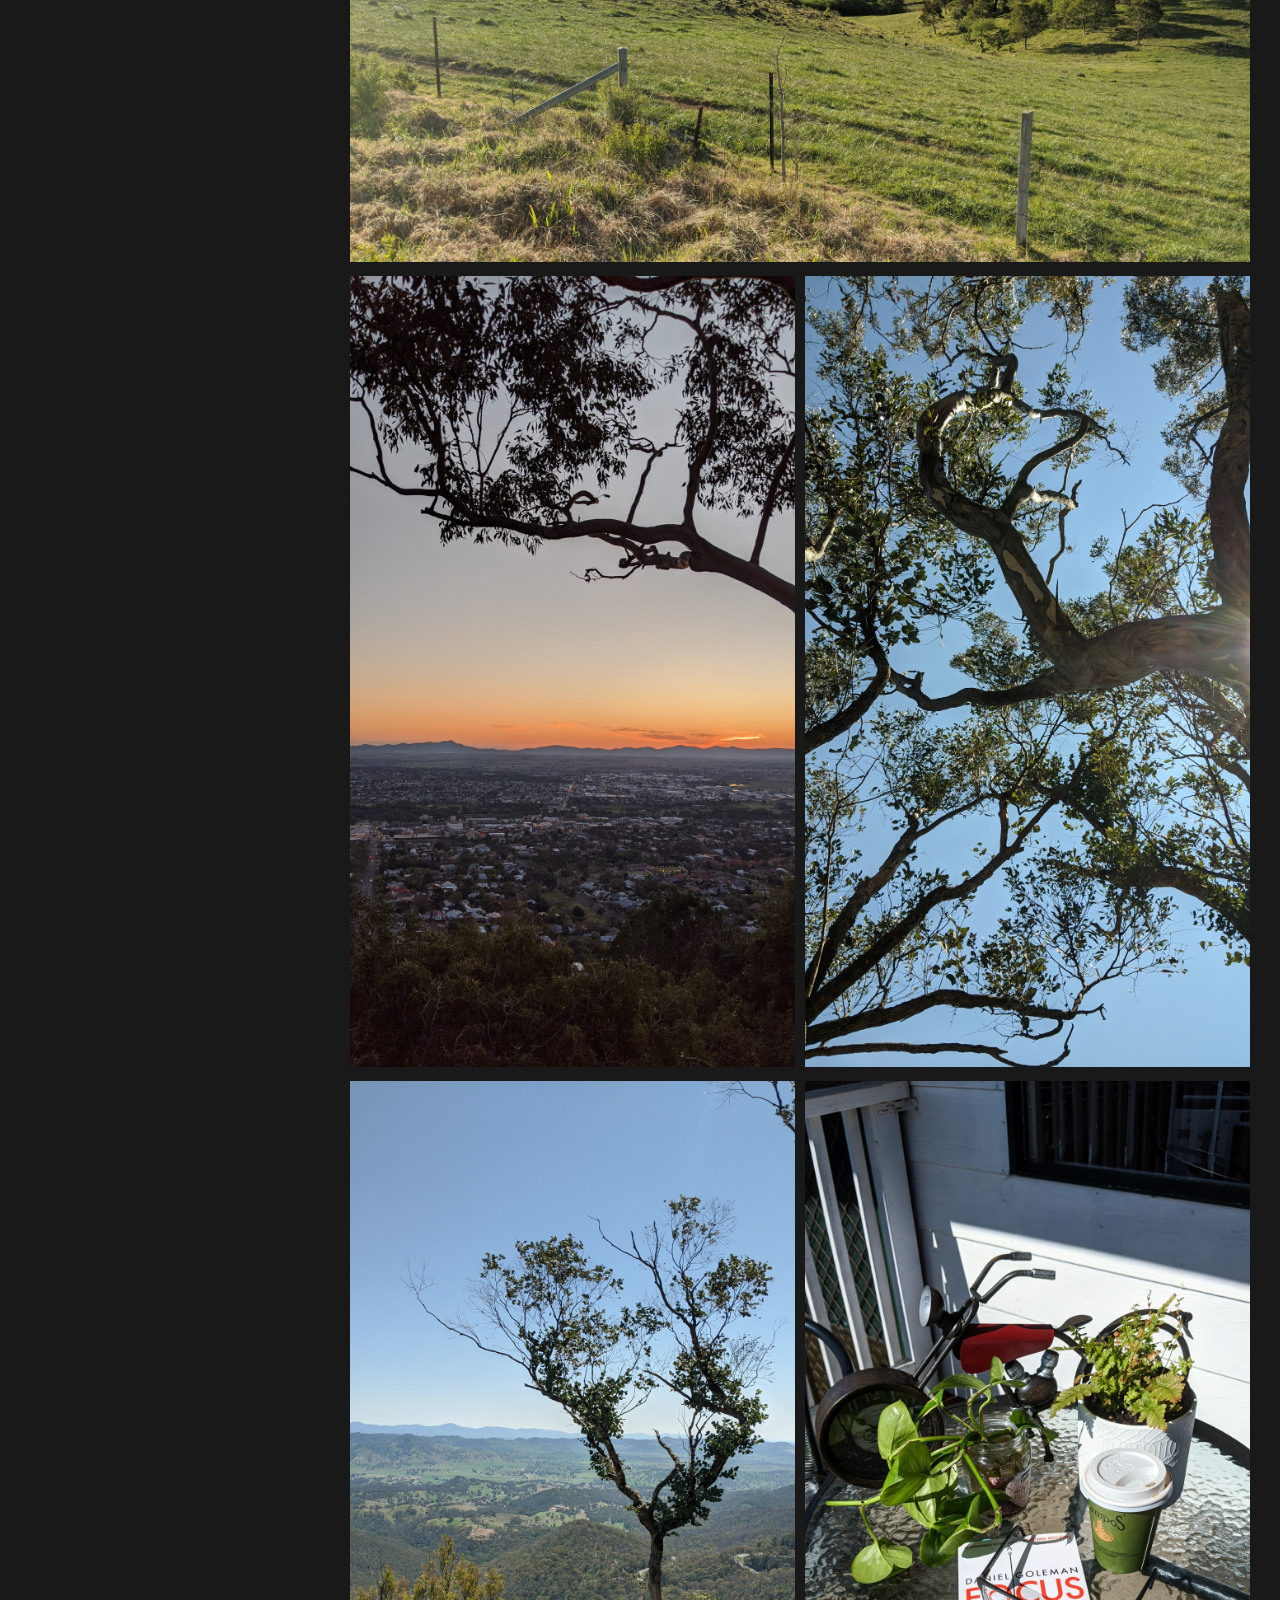
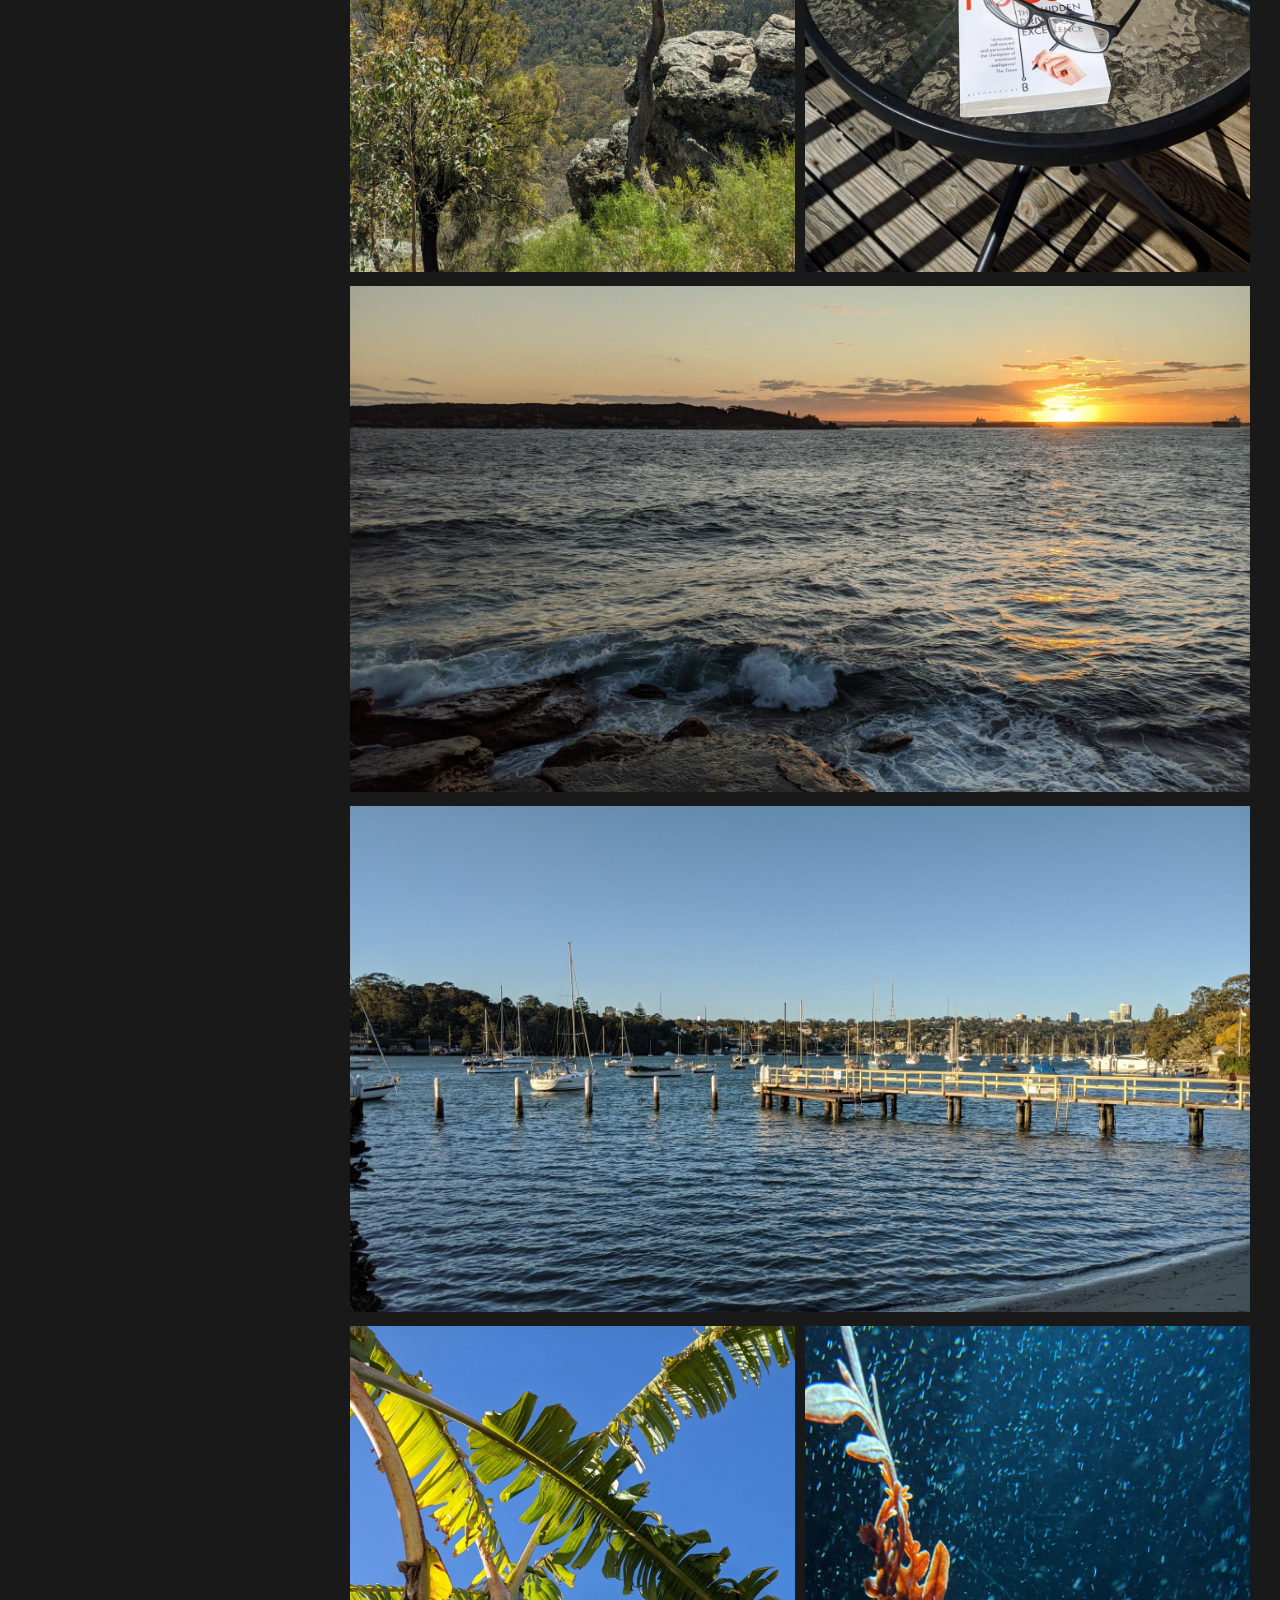
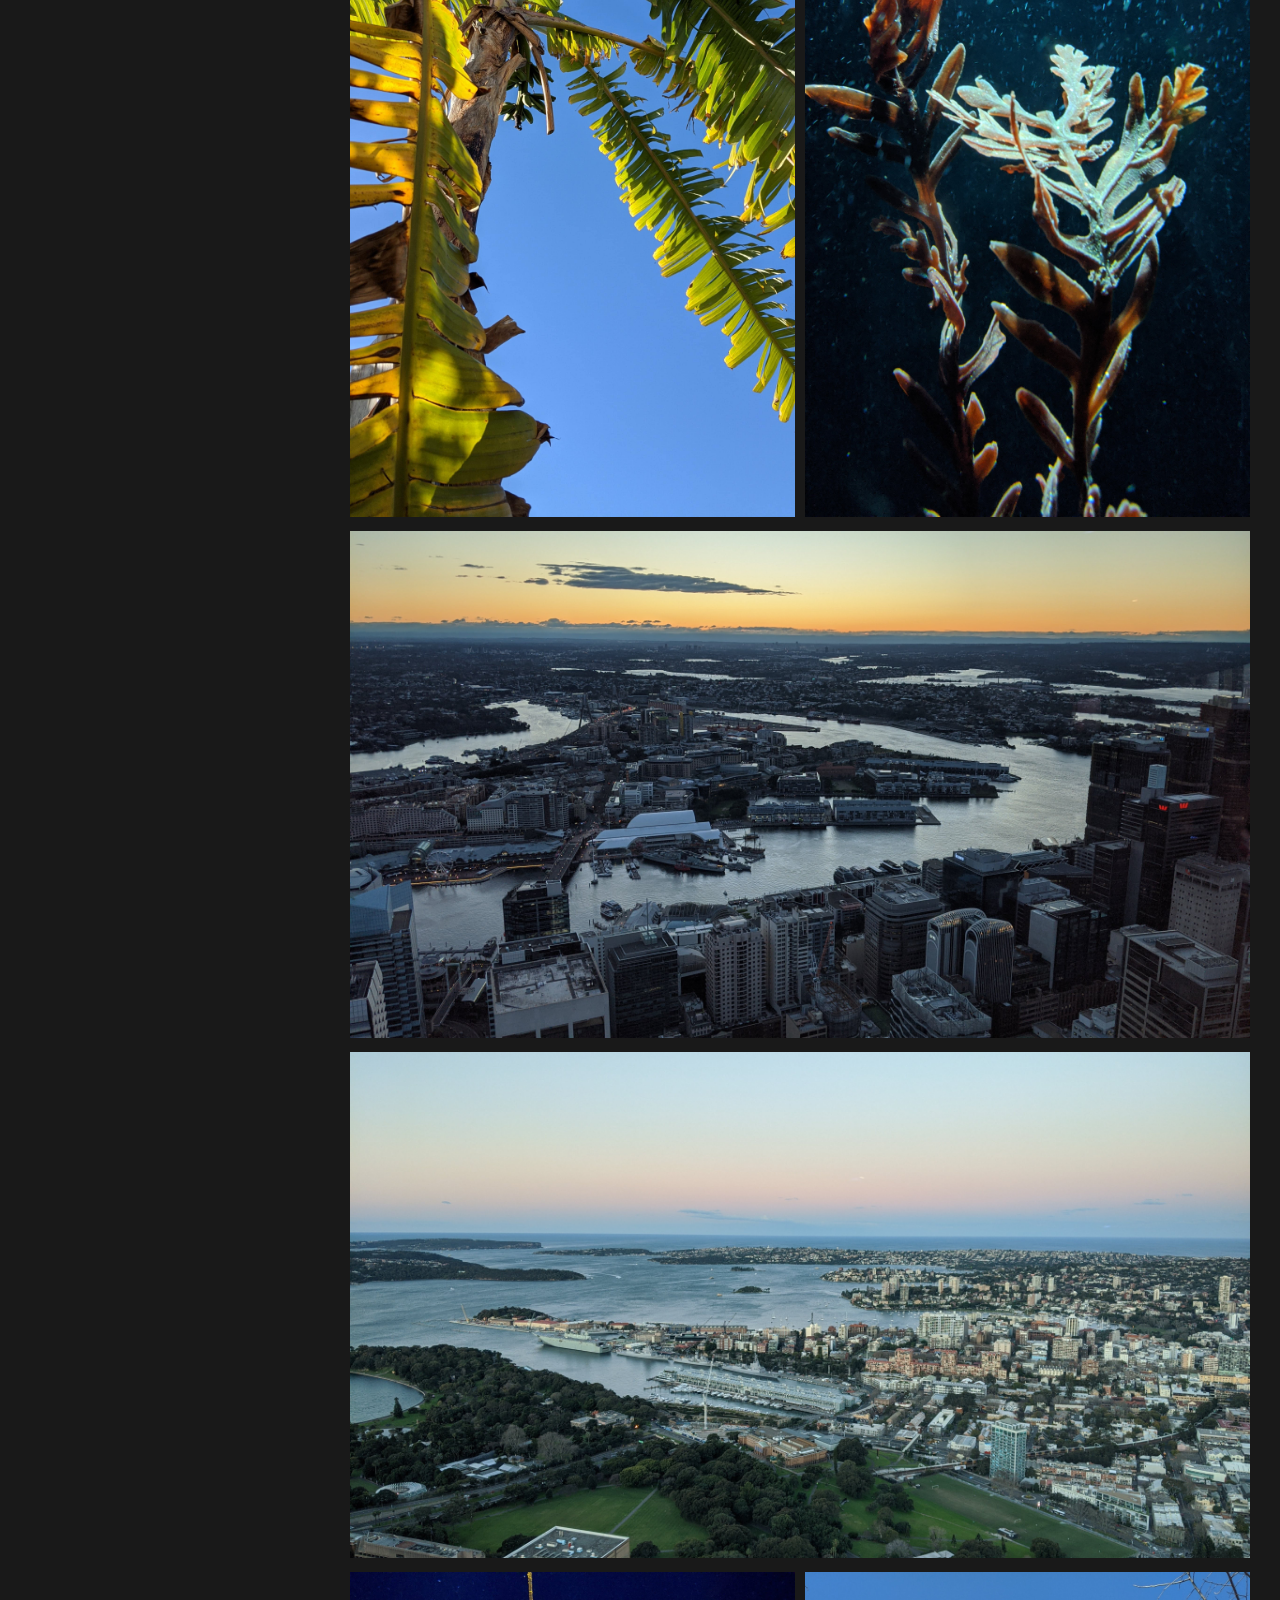
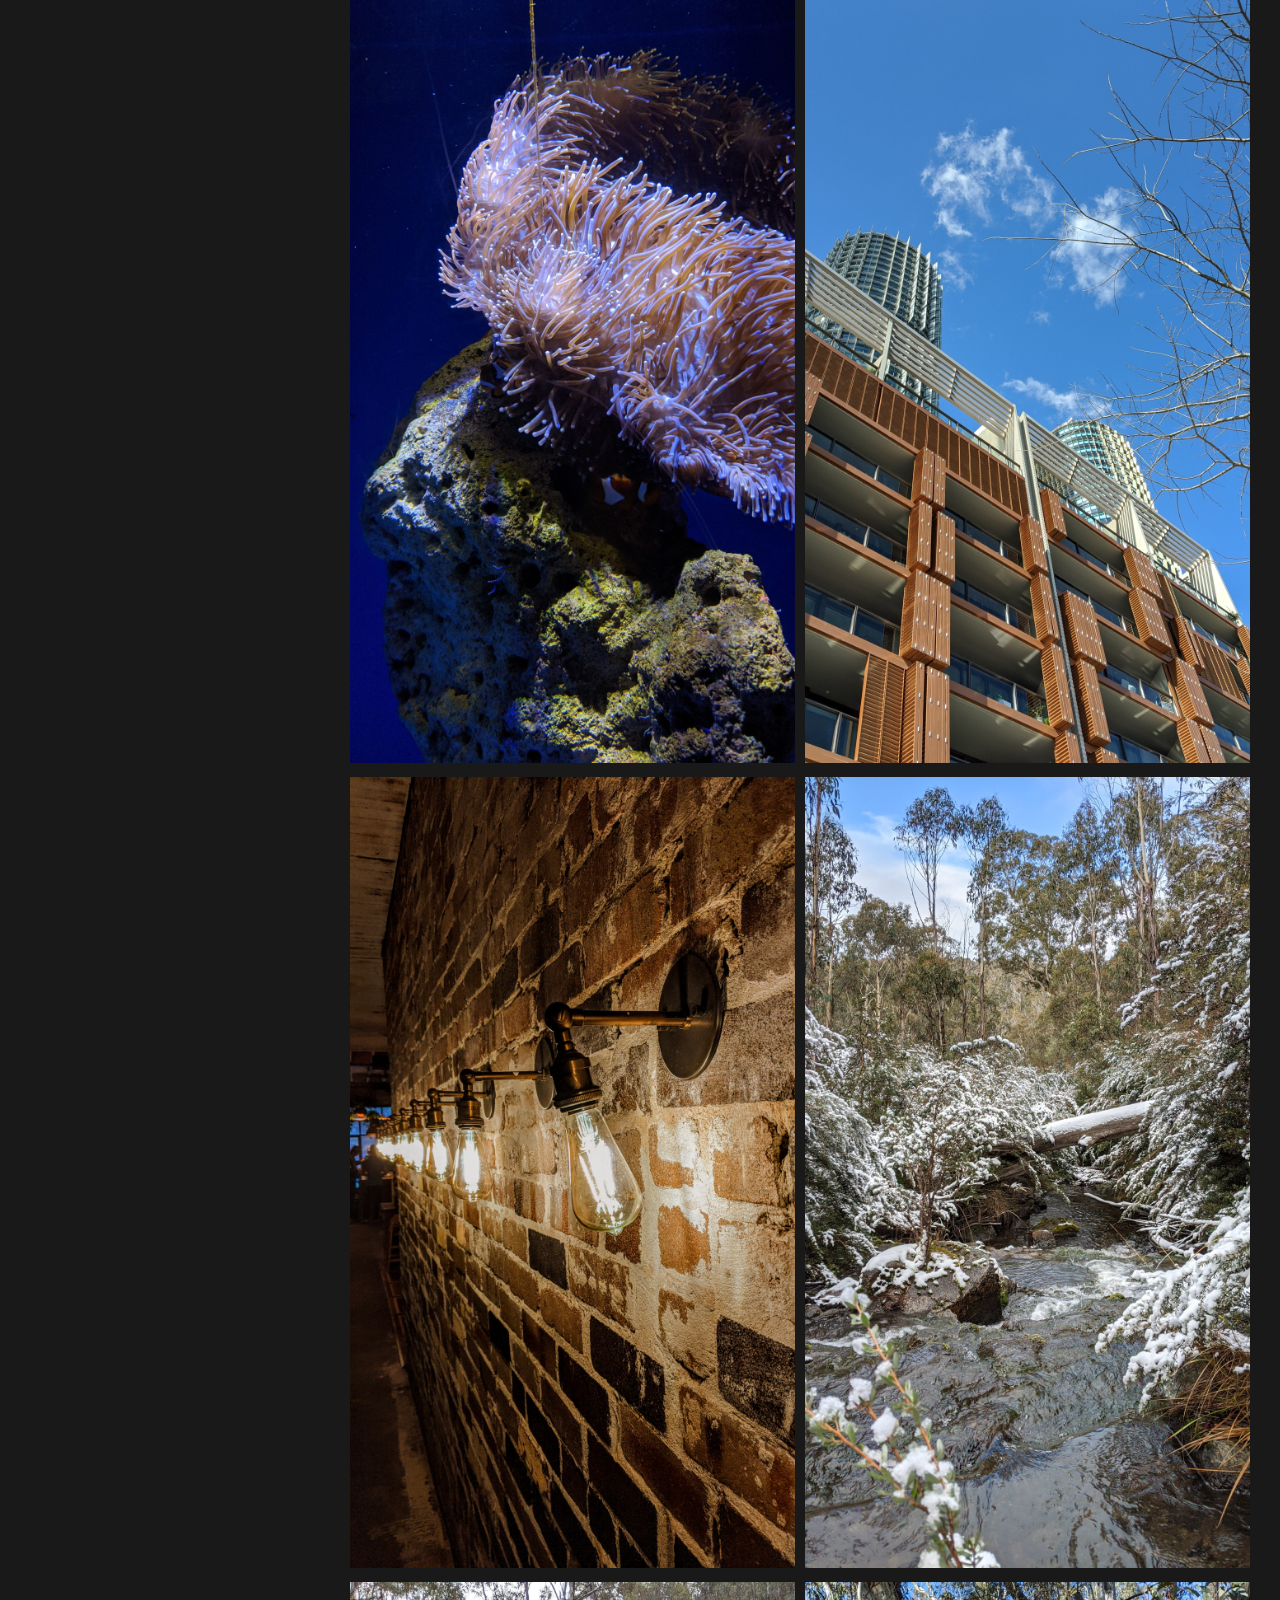
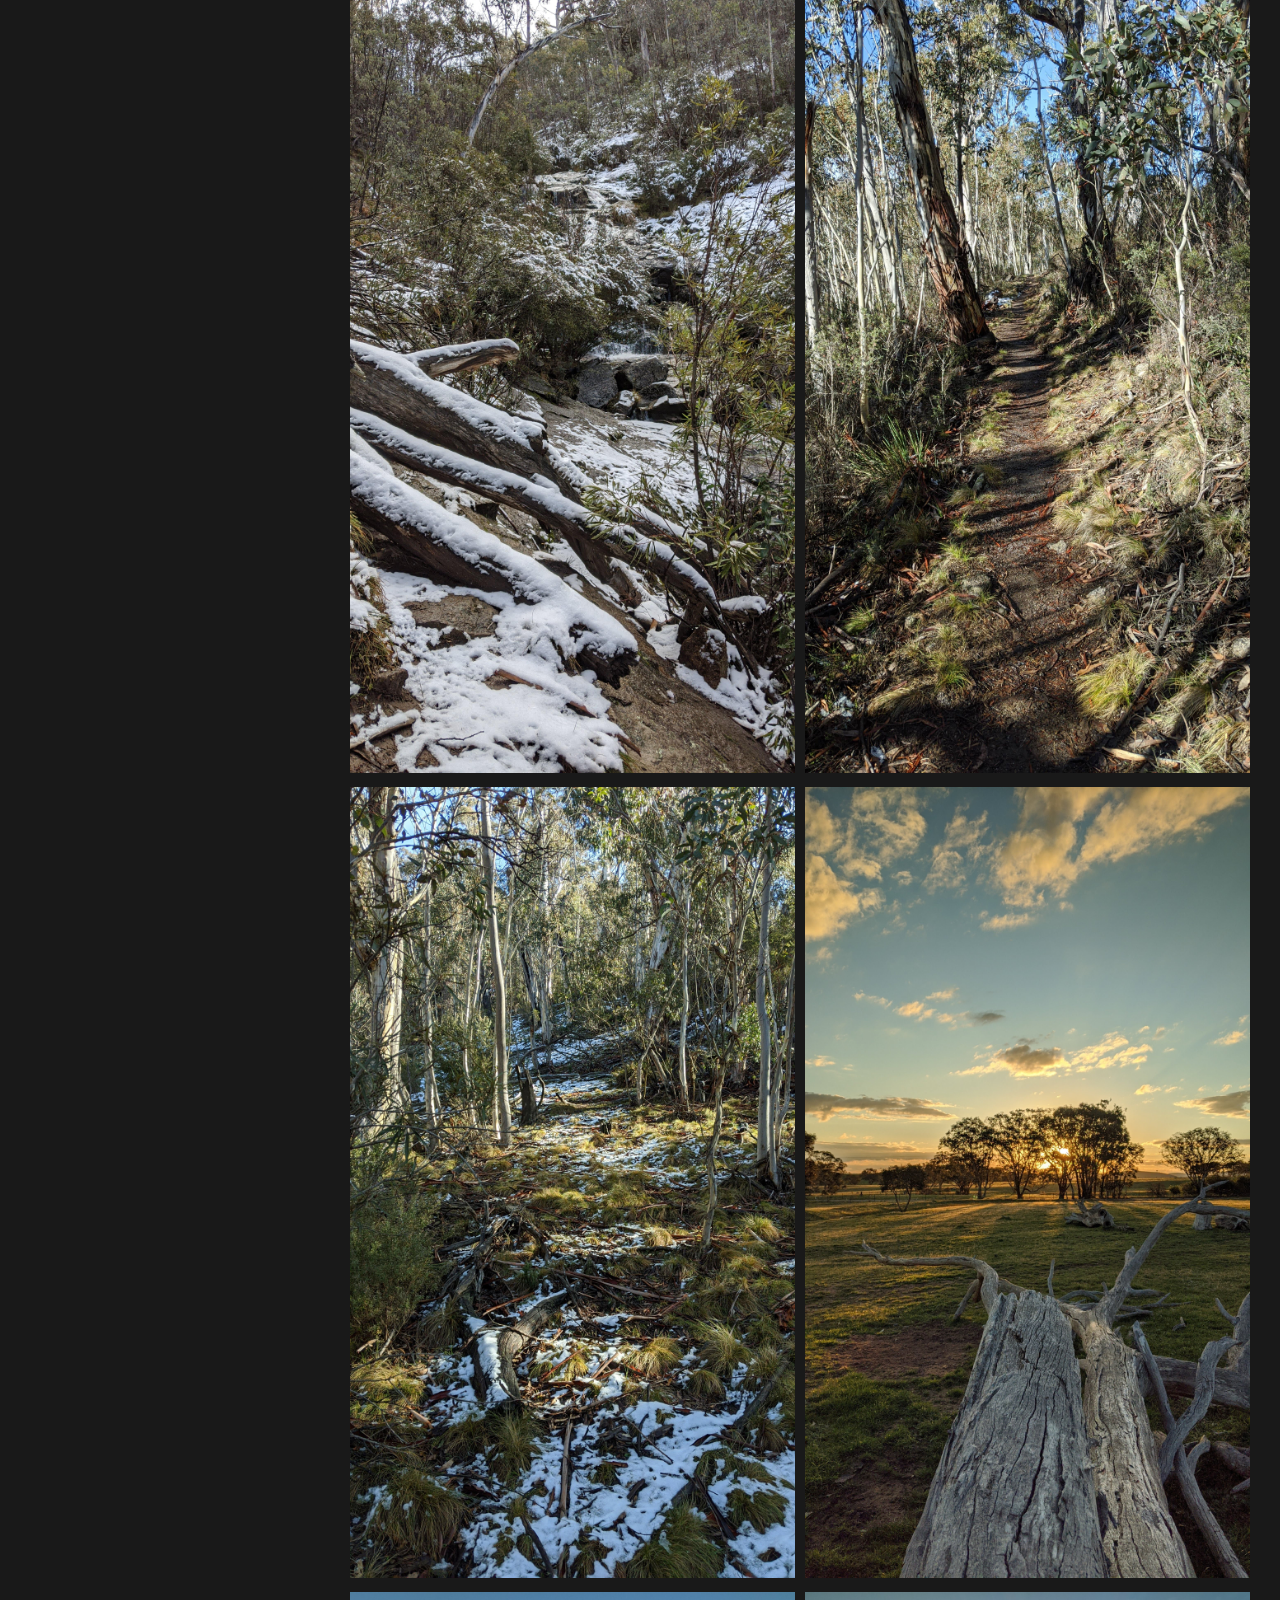
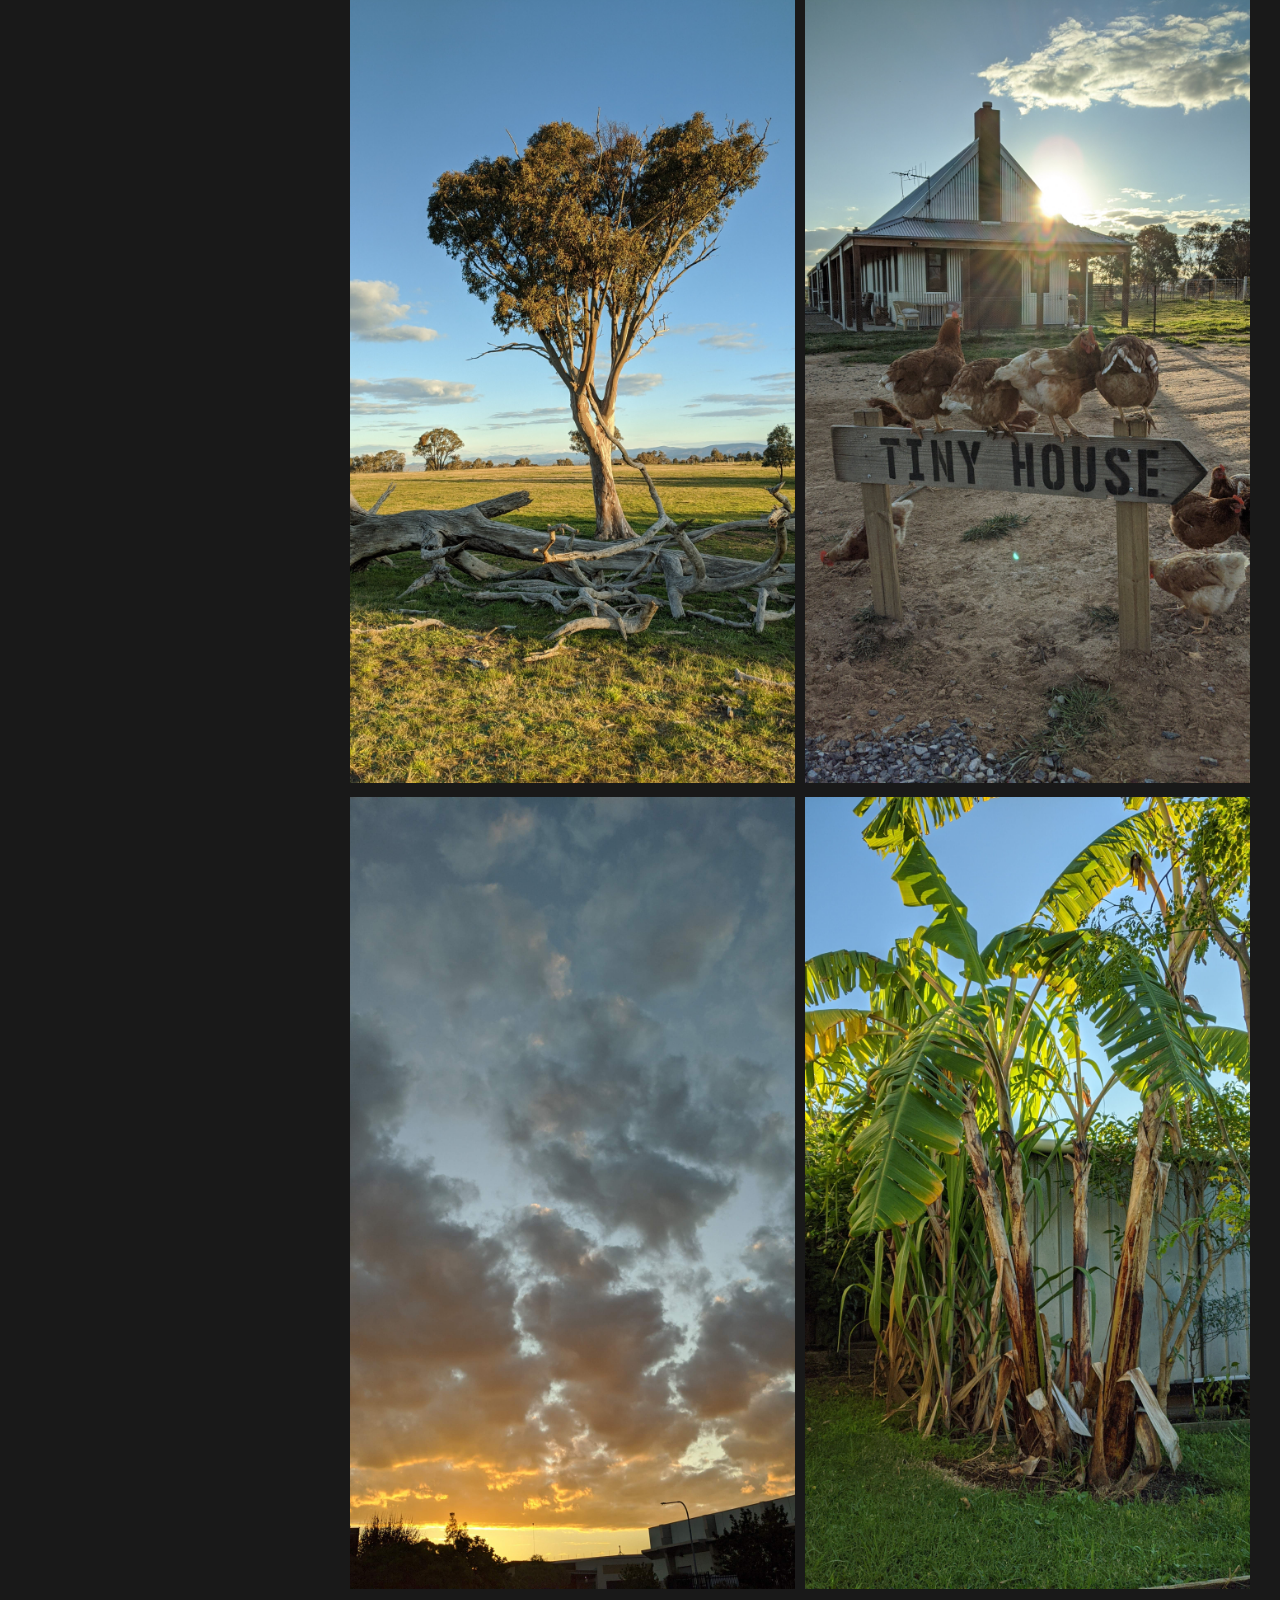
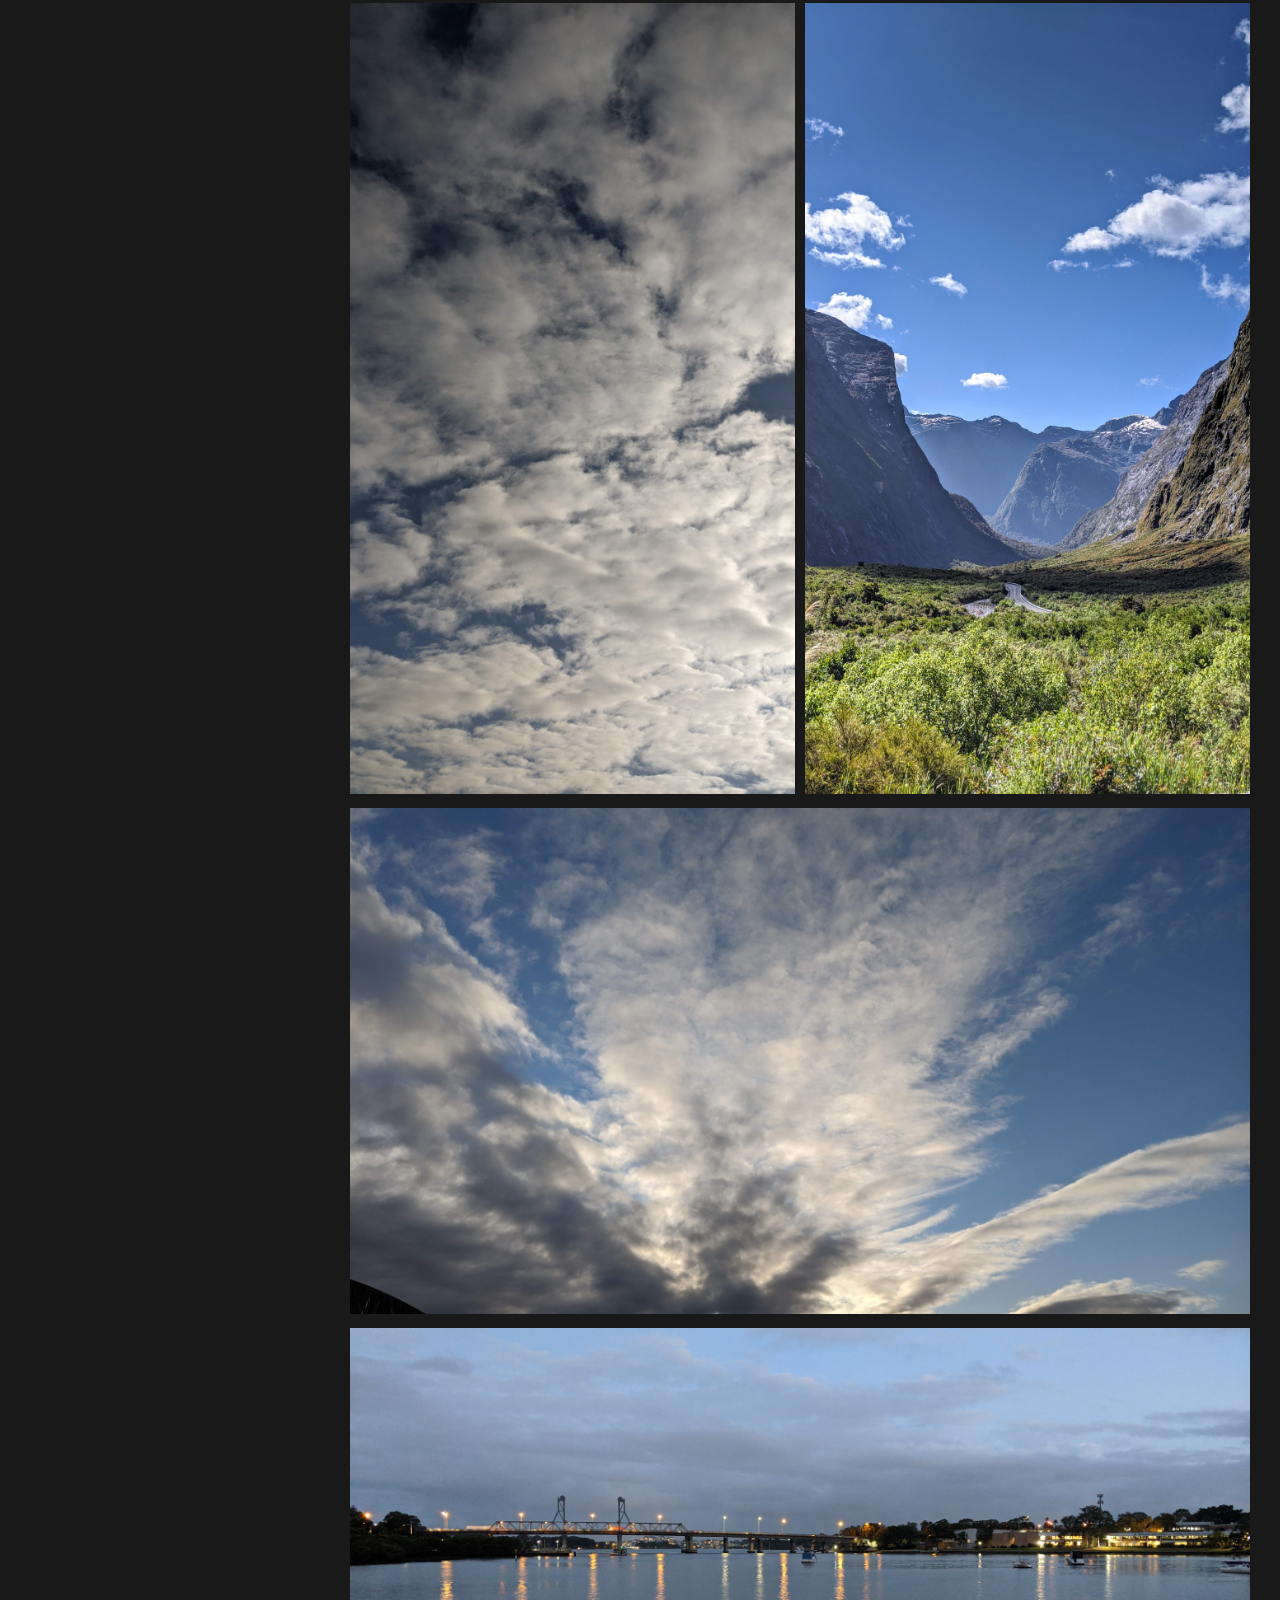
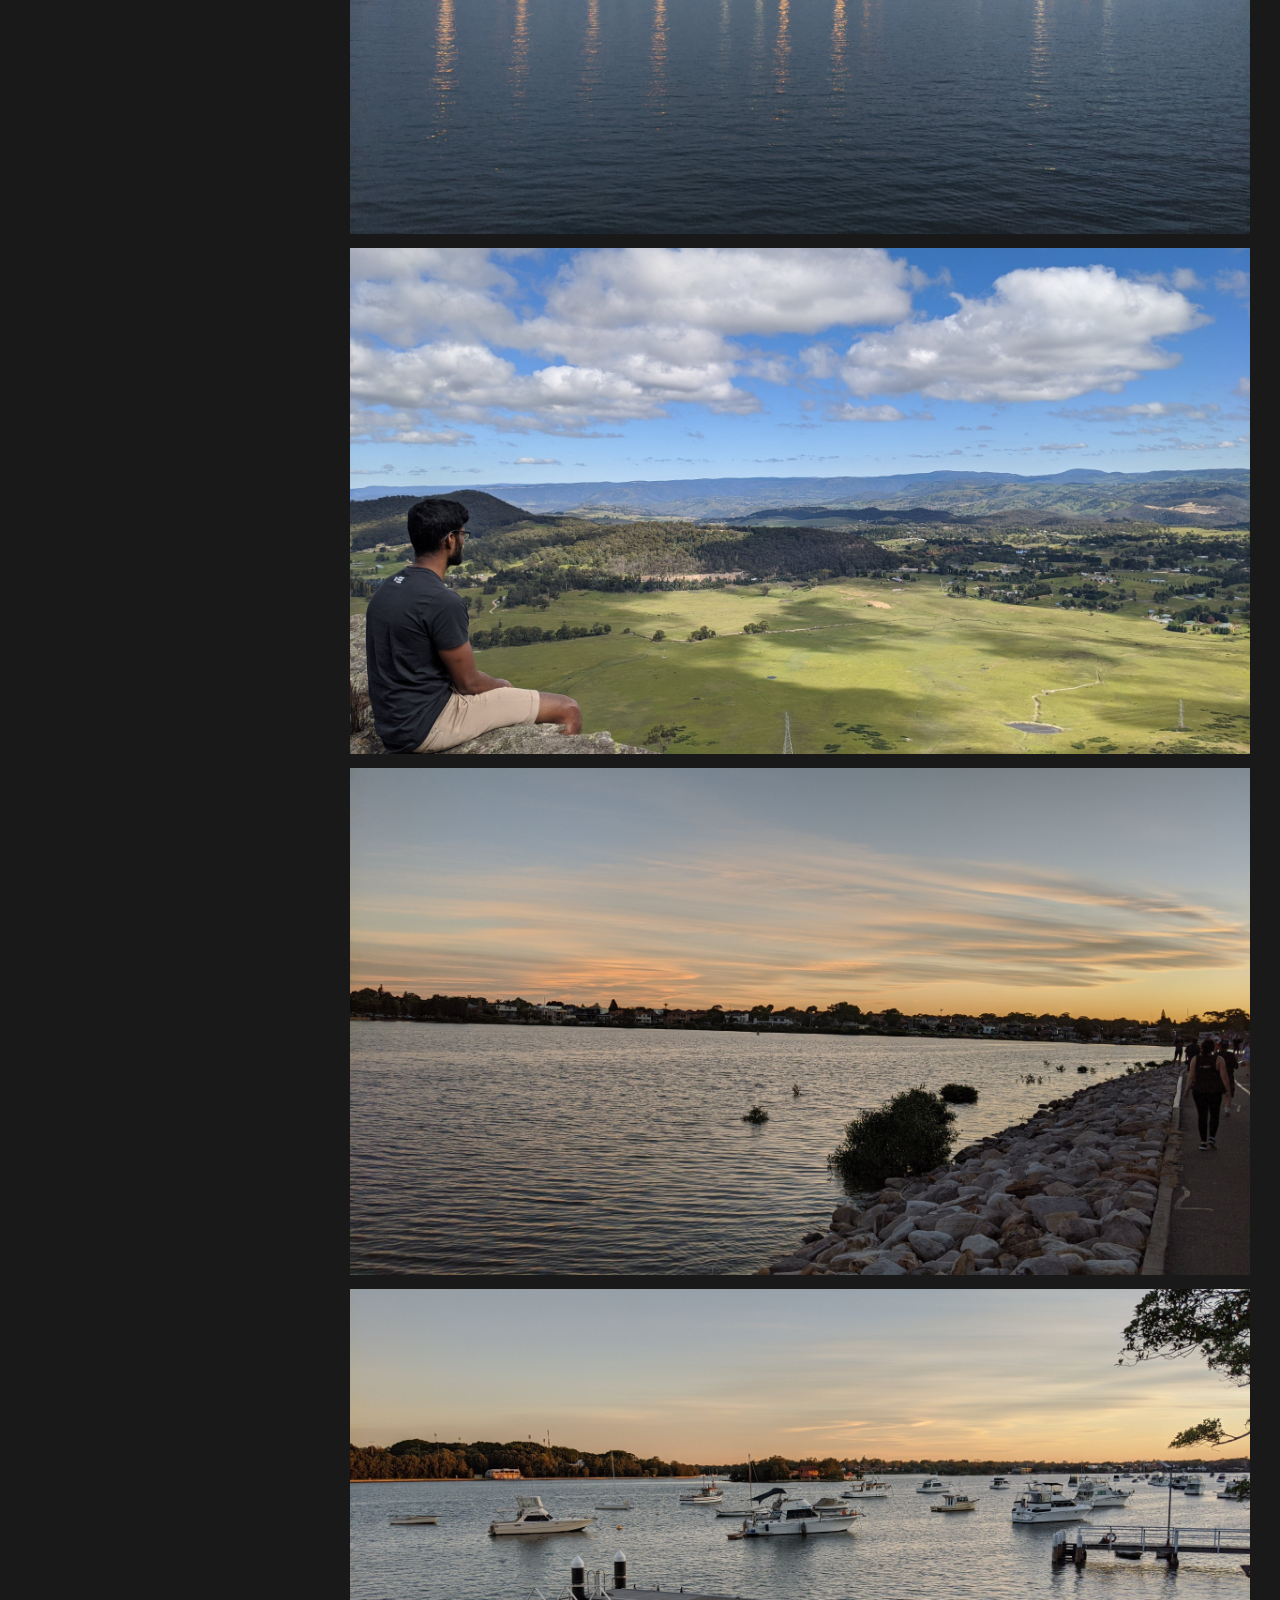
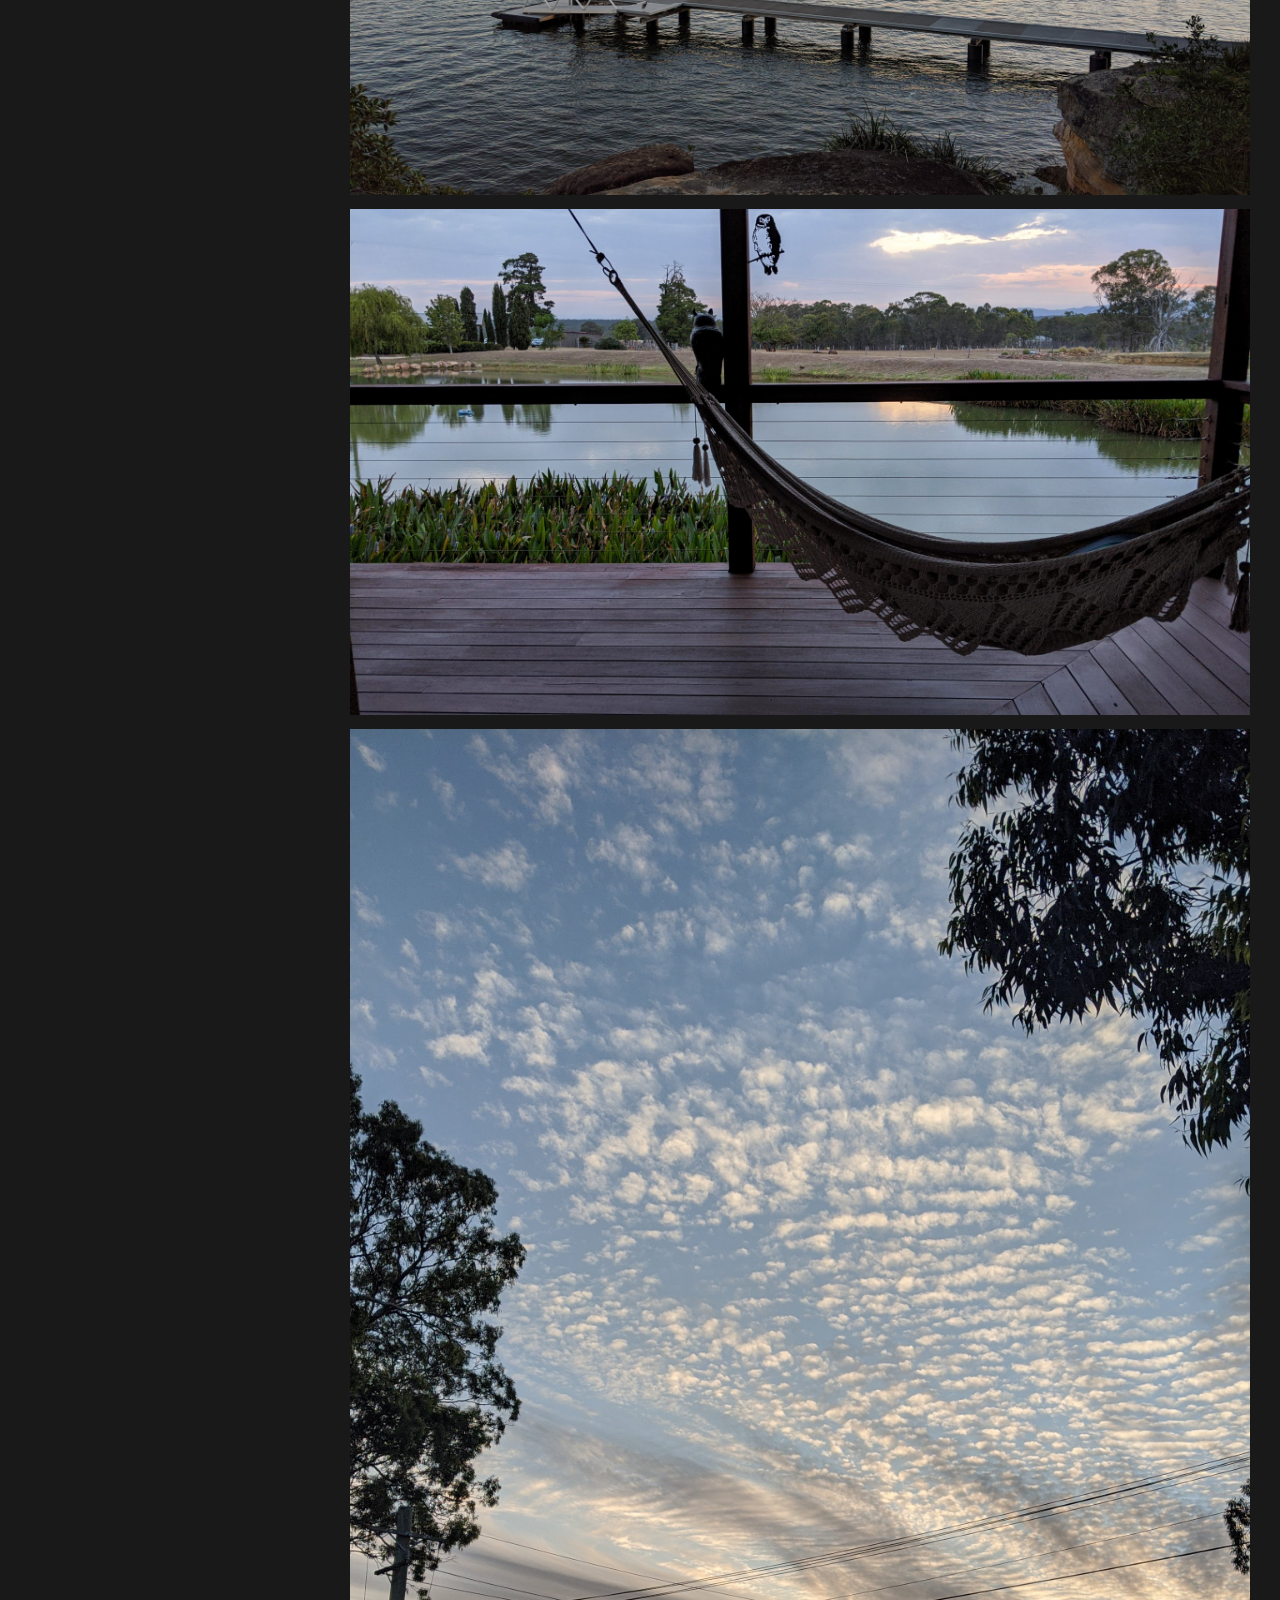
==== commit 9478d6ae: "update" ====
--- a/index.html
+++ b/index.html
@@ -14,15 +14,15 @@
     <div id="side-nav" class="side-nav-wrapper">
         
             <div class="heading">
-                <h1 id="mem-flash"  >Memory Flash</h1>
+                <h1 id="mem-flash" class="mem-white" >Memory Flash</h1>
             </div>
 
        
 
             <div  class="nav">
                 <ul>
-                    <li><a  href="#Photos">Photos</a></li>
-                    <li><a  href="#Photos">Videos</a></li>
+                    <li><a id="links"  href="#Photos">Photos</a></li>
+                    <li><a id="links-2"  href="">Videos</a></li>
                 </ul>  
             </div>
 
@@ -31,6 +31,8 @@
             </div>
 
     </div>
+
+
 
     <div class="modal">
        
@@ -39,25 +41,10 @@
         <p class="caption"> </p>
 </div>
 
-<script>
-    const button = document.getElementById("mem-flash");
-    const sideNav = document.getElementById("side-nav");
-    const aLink = document.getElementsByTagName("a");
-    button.addEventListener("click", function(){
-        sideNav.style.background="black";
-        sideNav.style.color="white";
-        aLink.style.color="white";
-    });
-
-
-
-
-</script>
-
-
-    </section>
-
-    <div class="container">
+
+
+
+    <div id="containers" class="container">
 
         <div>
             <img id="Photos" src="Images/1.jpg" data-original="1.jpg">
@@ -201,6 +188,8 @@
         <div>
             <img src="Images/44.jpg" data-original="44.jpg">
         </div>
+
+
 
         <script>
 
@@ -234,9 +223,10 @@
 	}
 });
 
+
+
         </script>
 
-        
 
 
     </div>
--- a/style.css
+++ b/style.css
@@ -94,7 +94,7 @@
 	display: -ms-grid;
 	display: grid;
 	grid-template-columns: repeat(auto-fill, minmax(300px, 1fr));
-	grid-gap: 1em;
+	grid-gap: 10px;
 	padding-top: 30px;
 	padding-left: 350px;
 	padding-right: 30px;
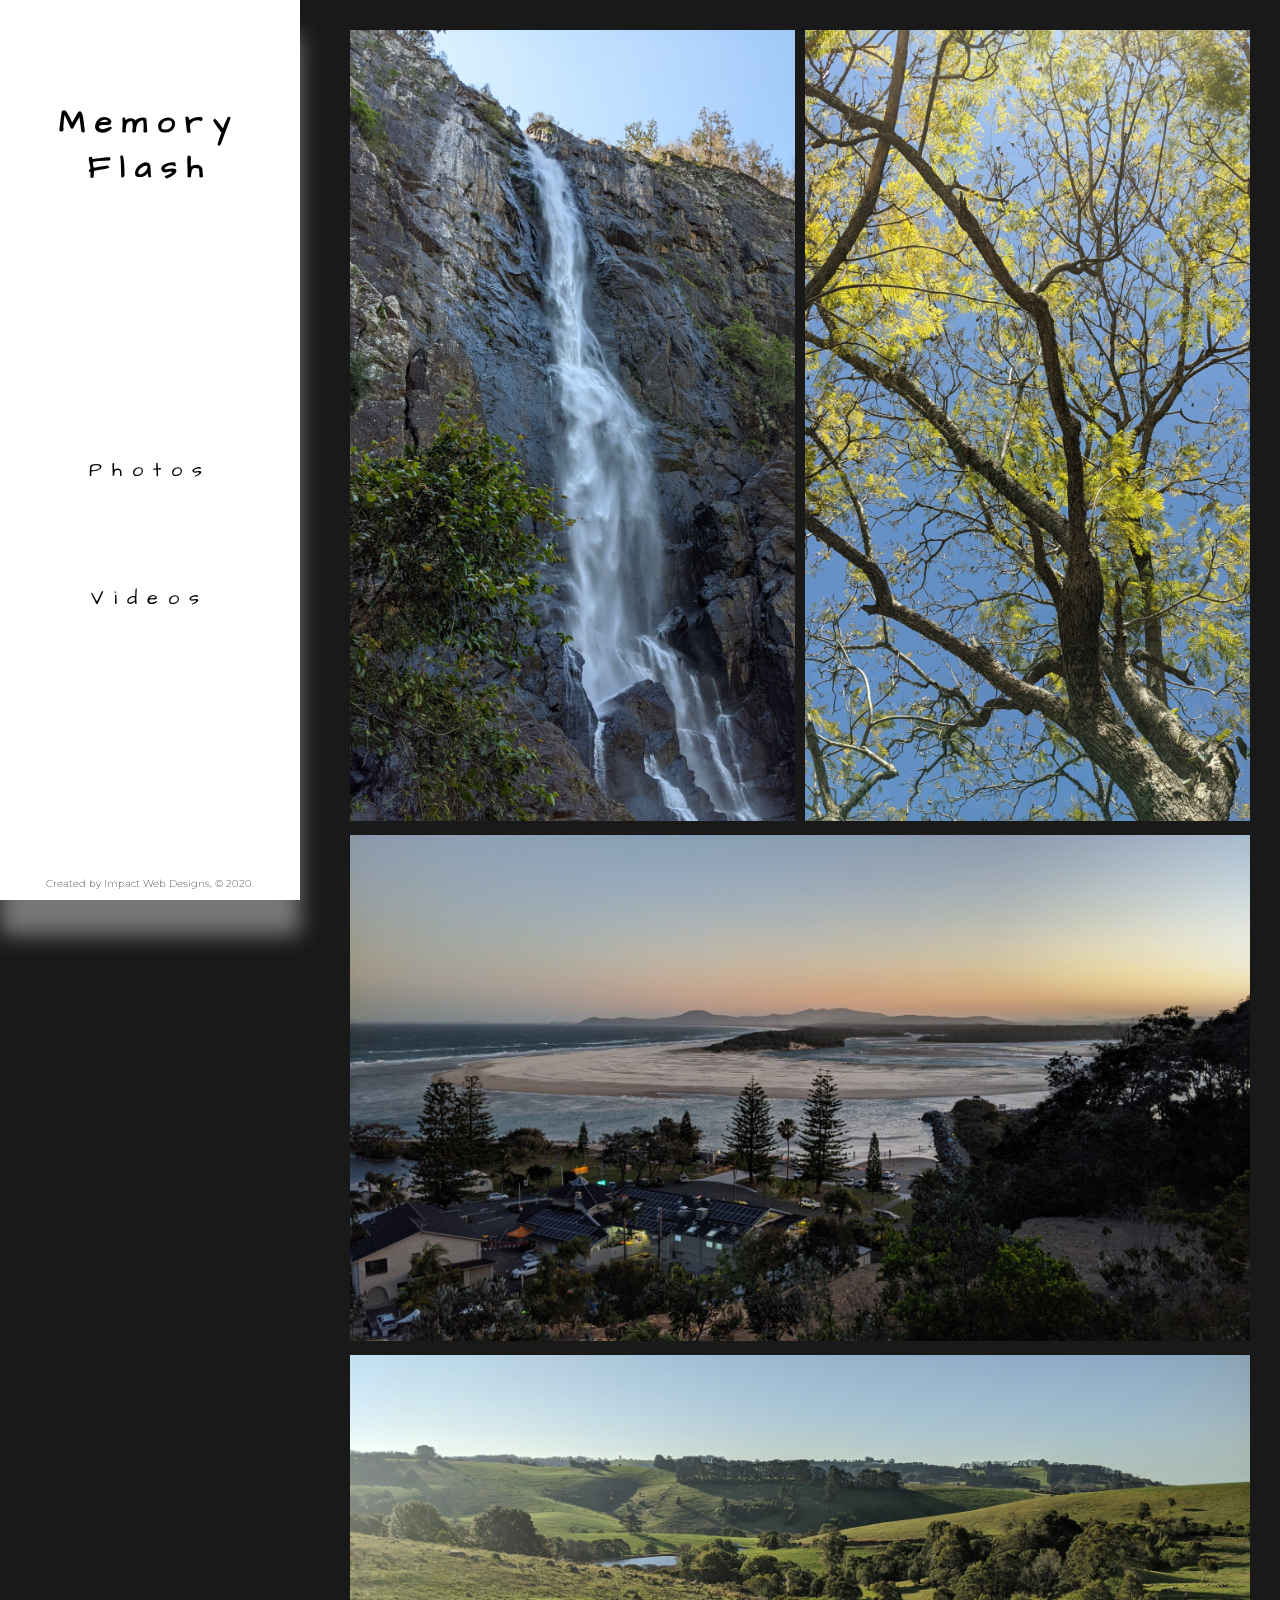
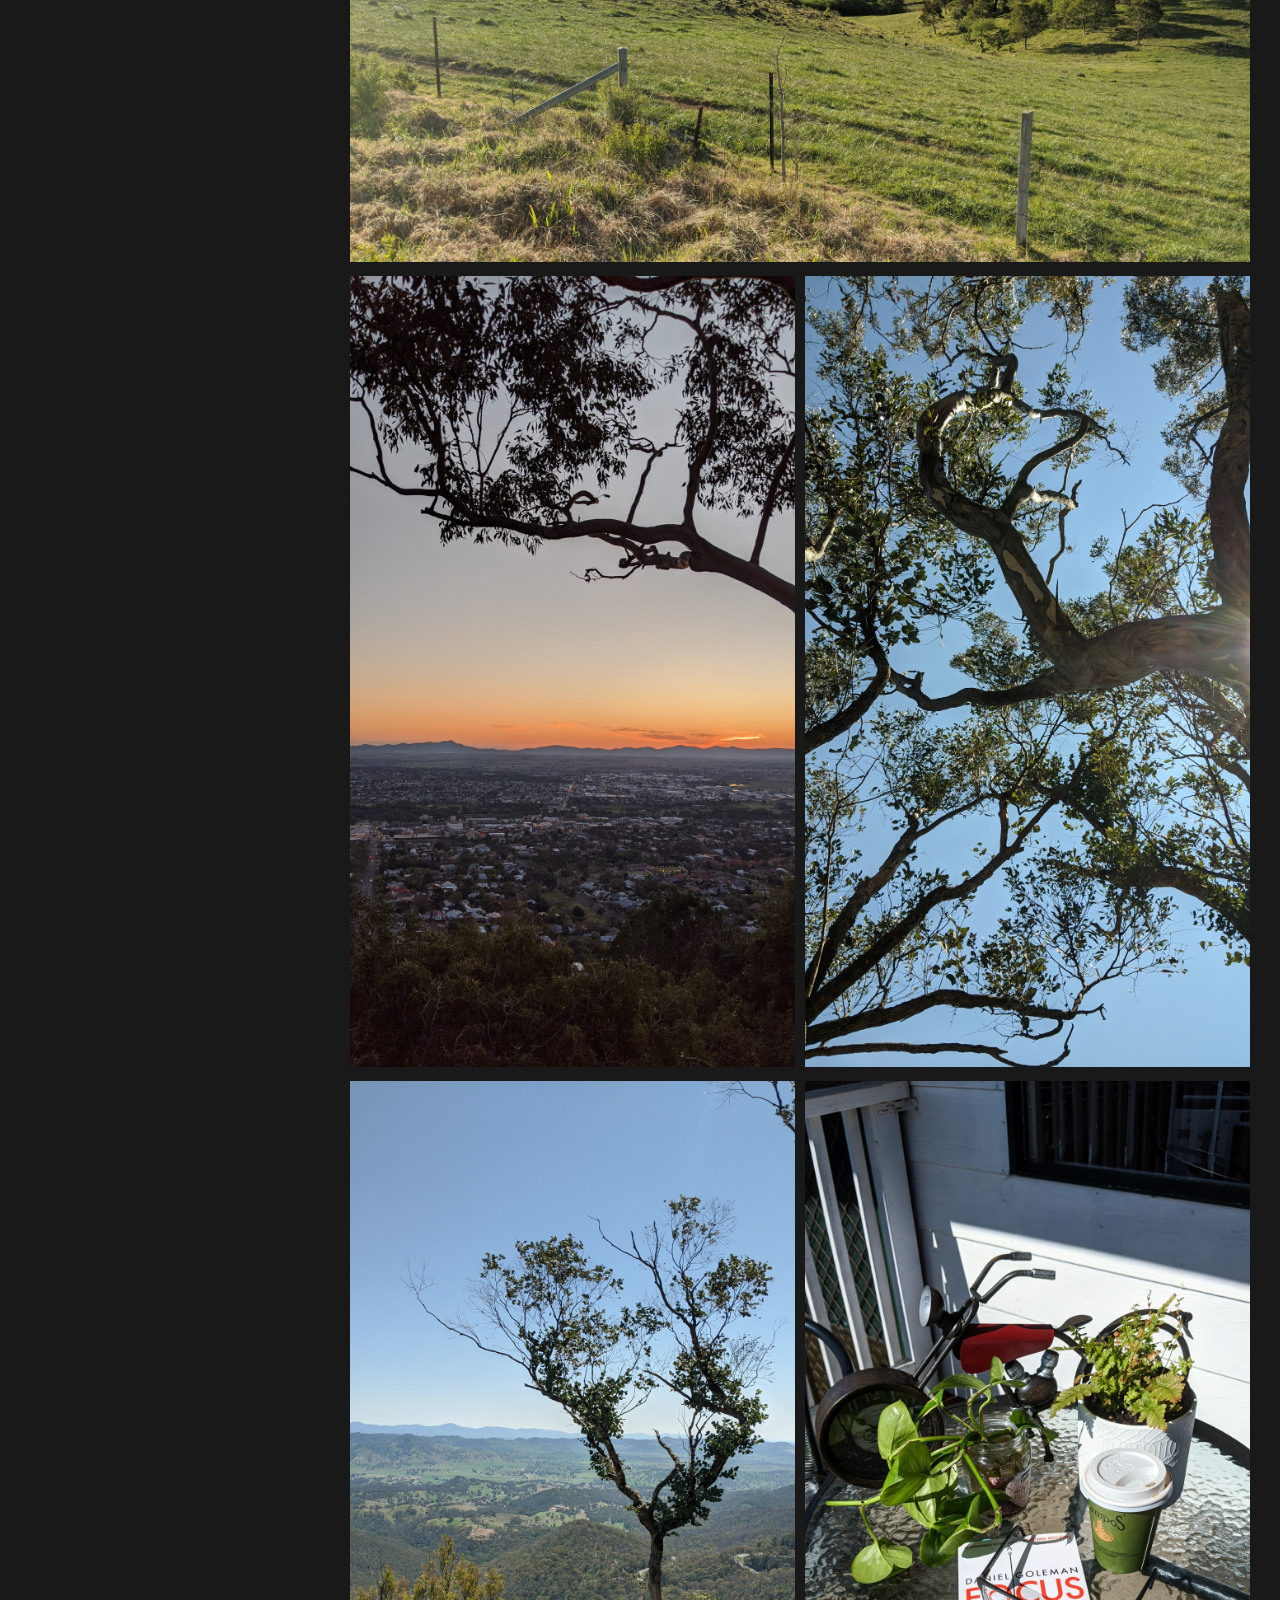
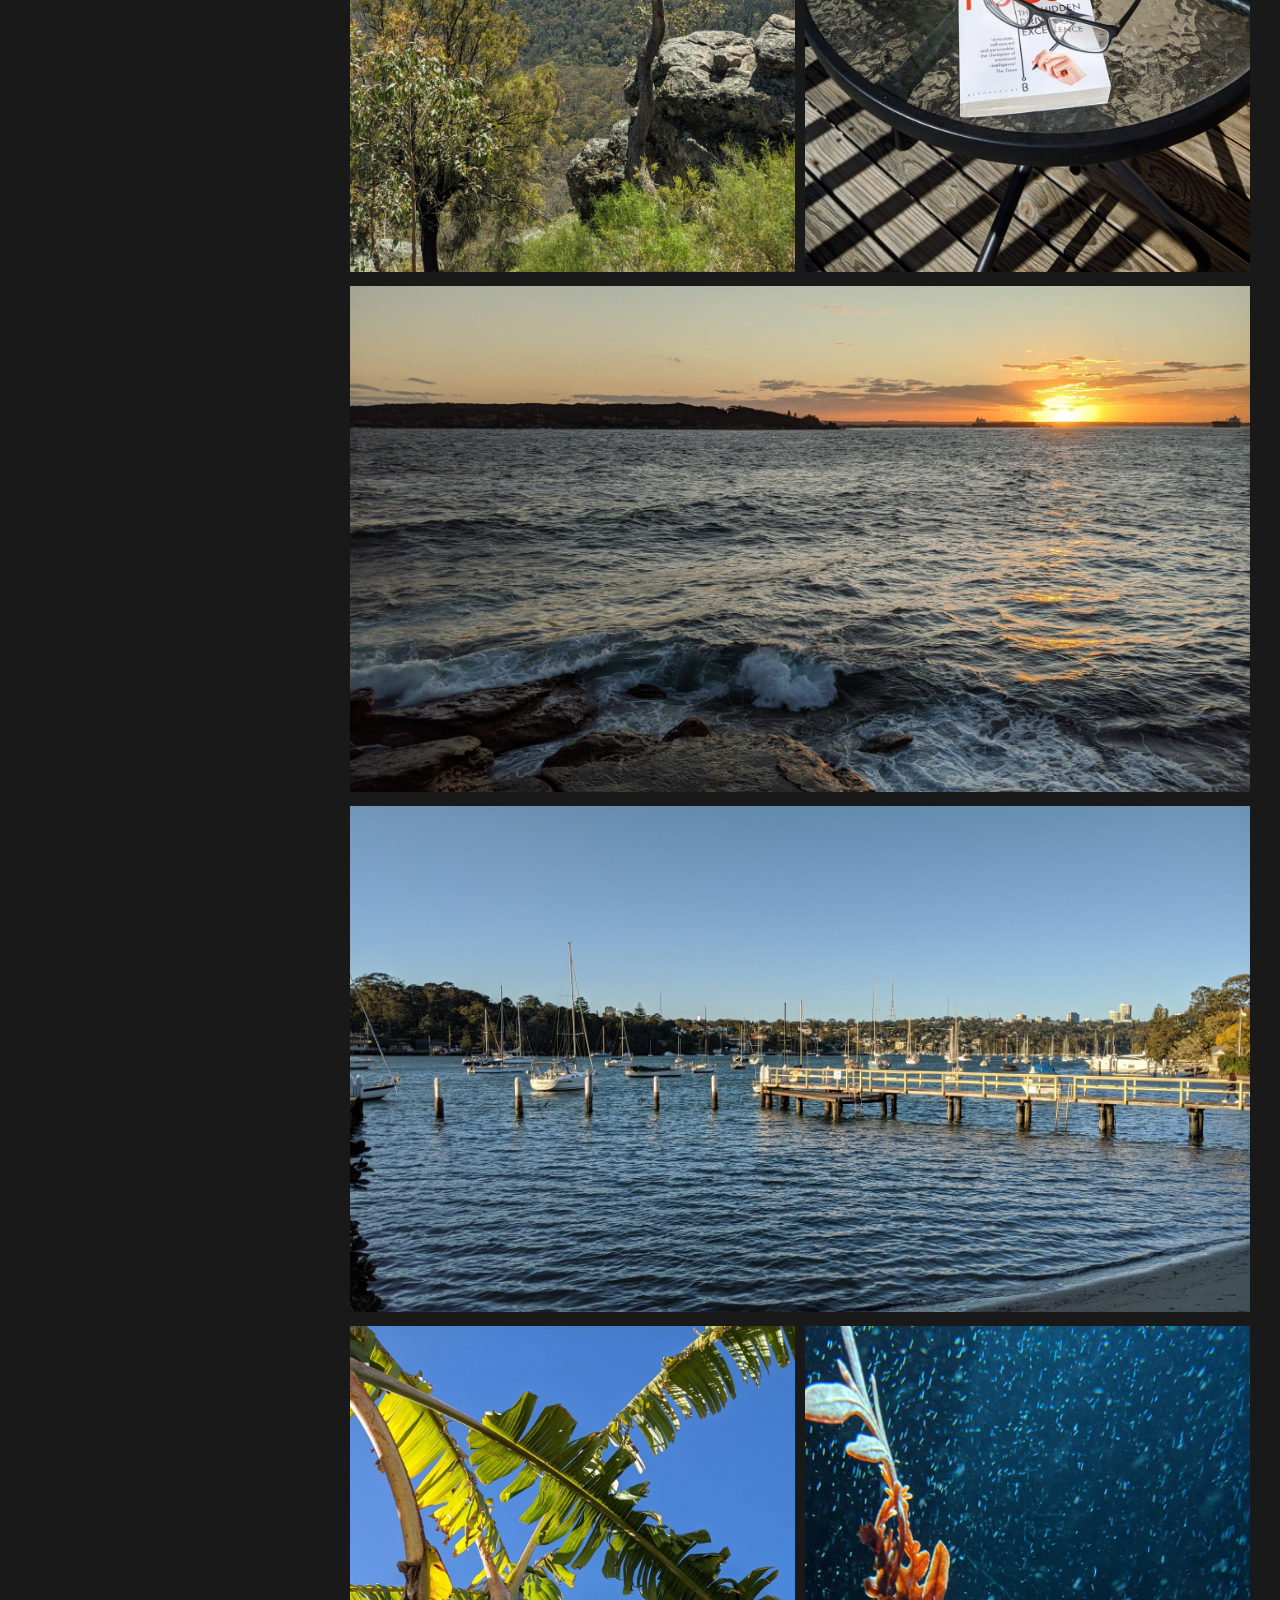
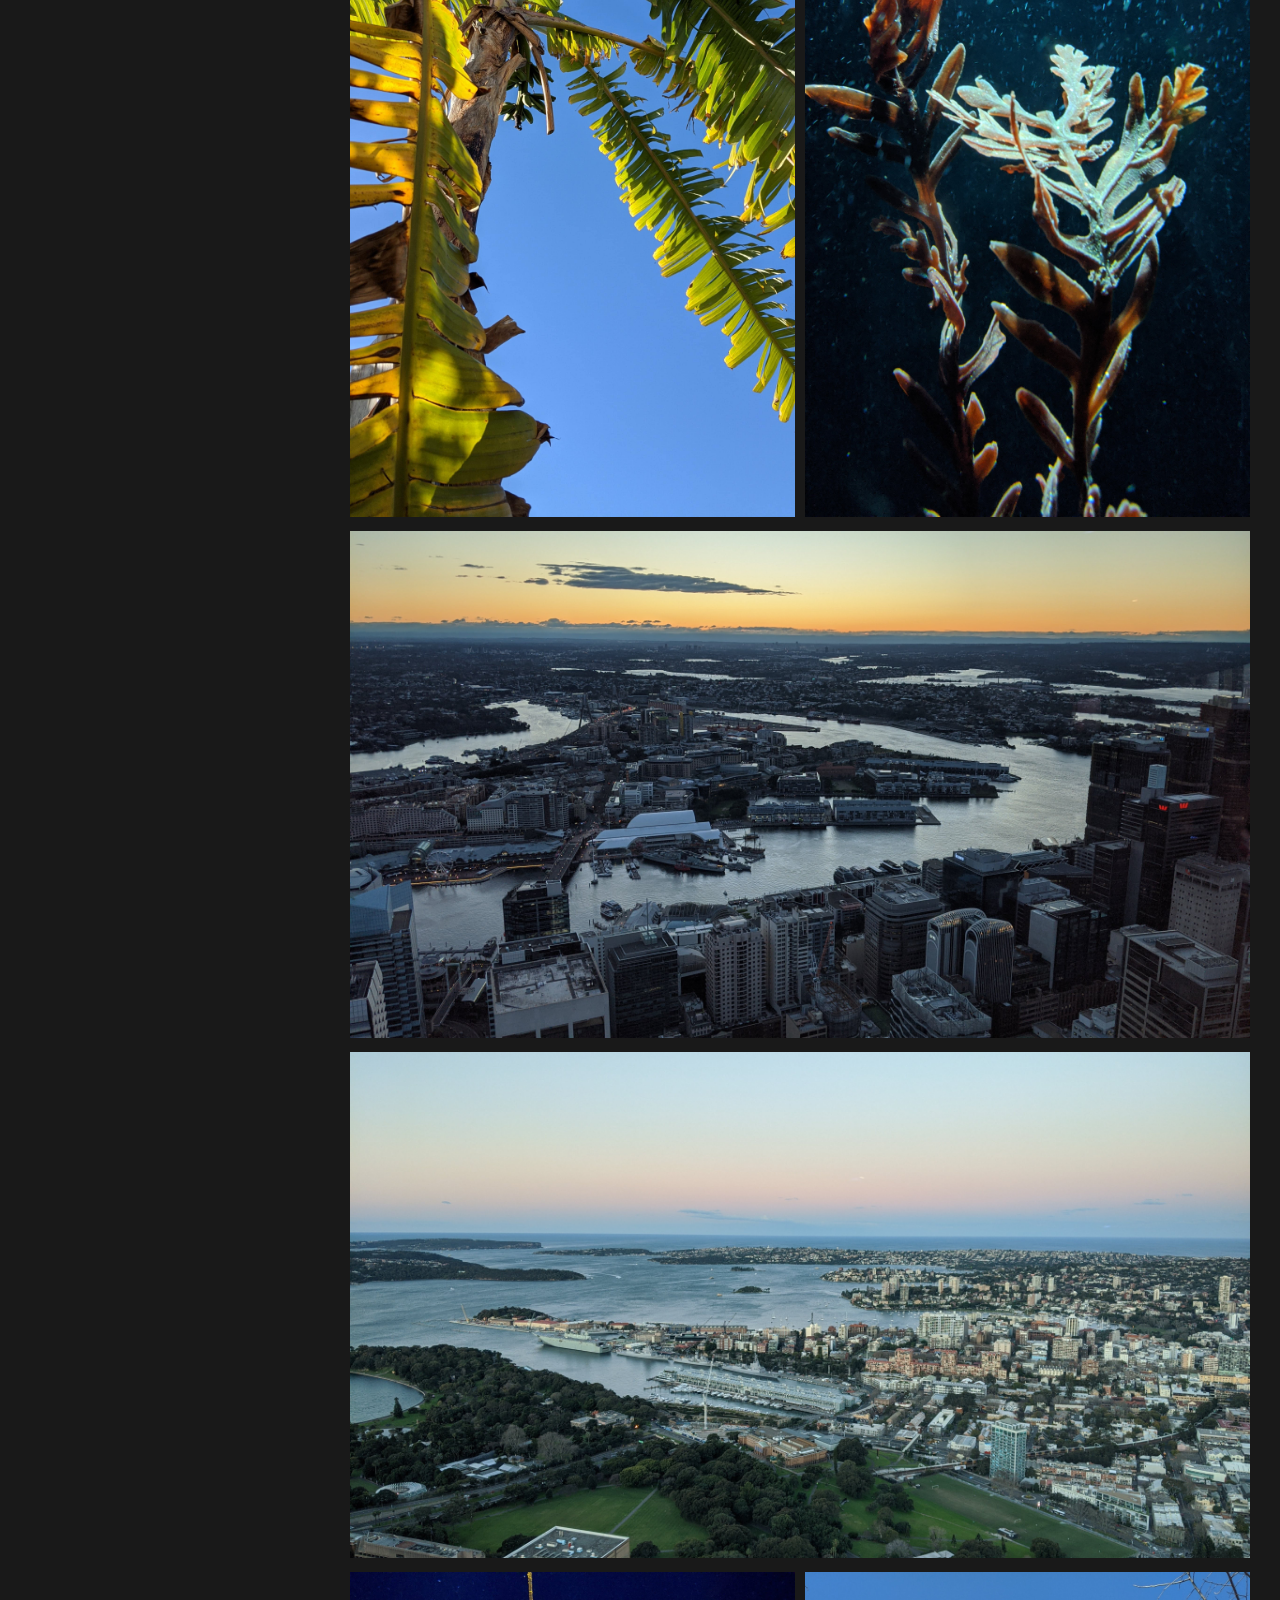
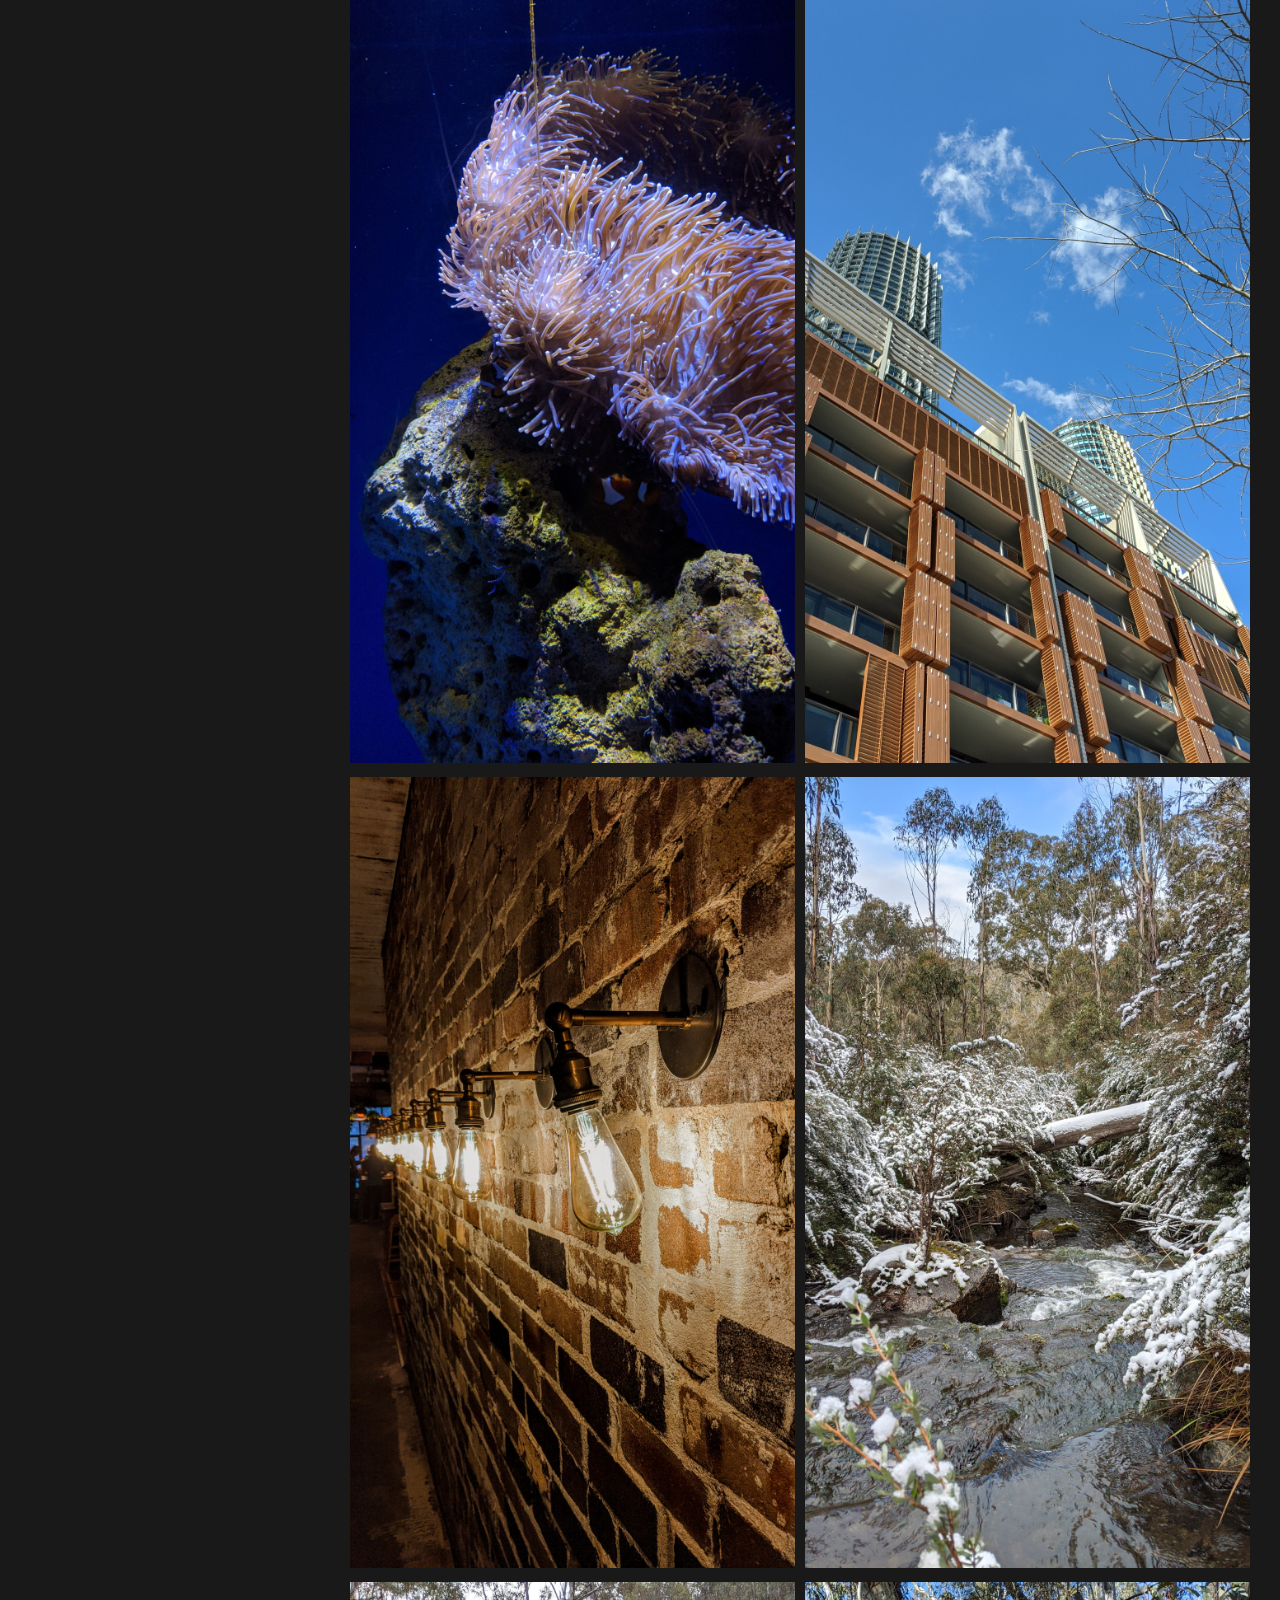
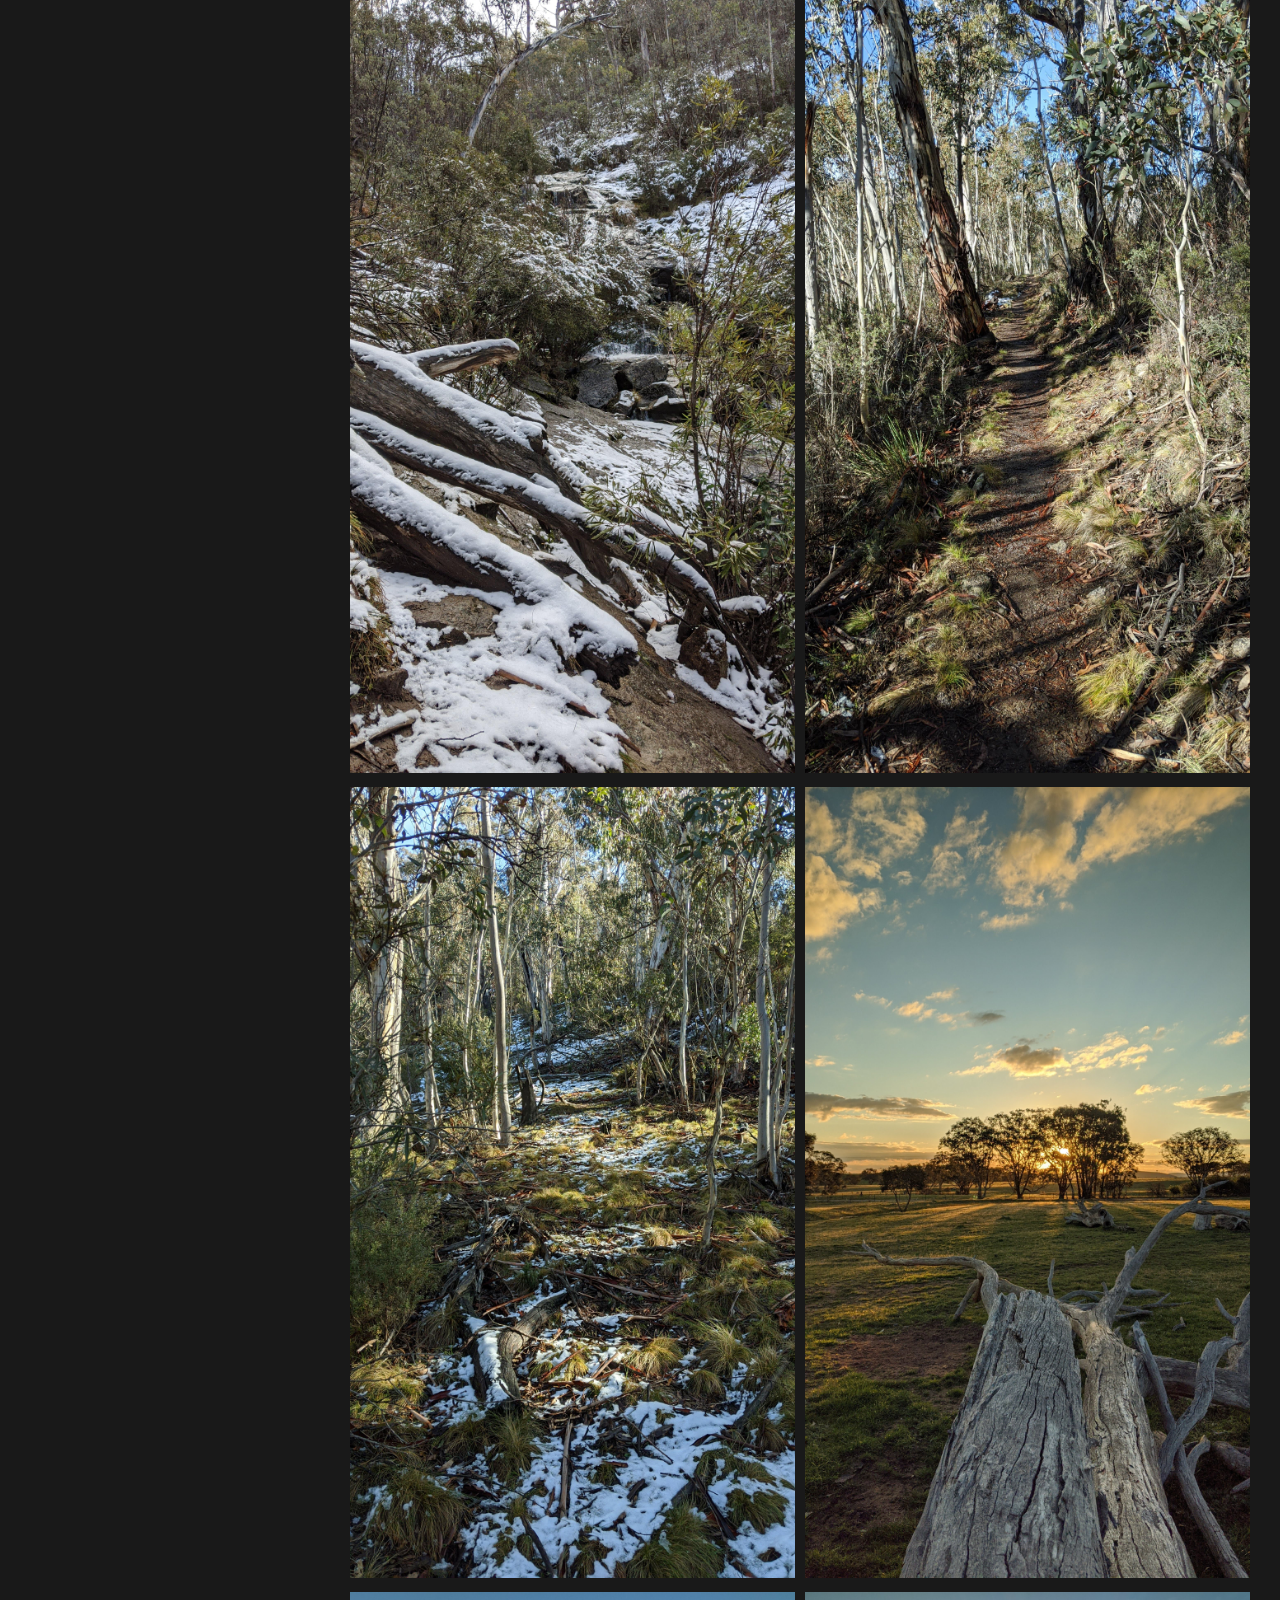
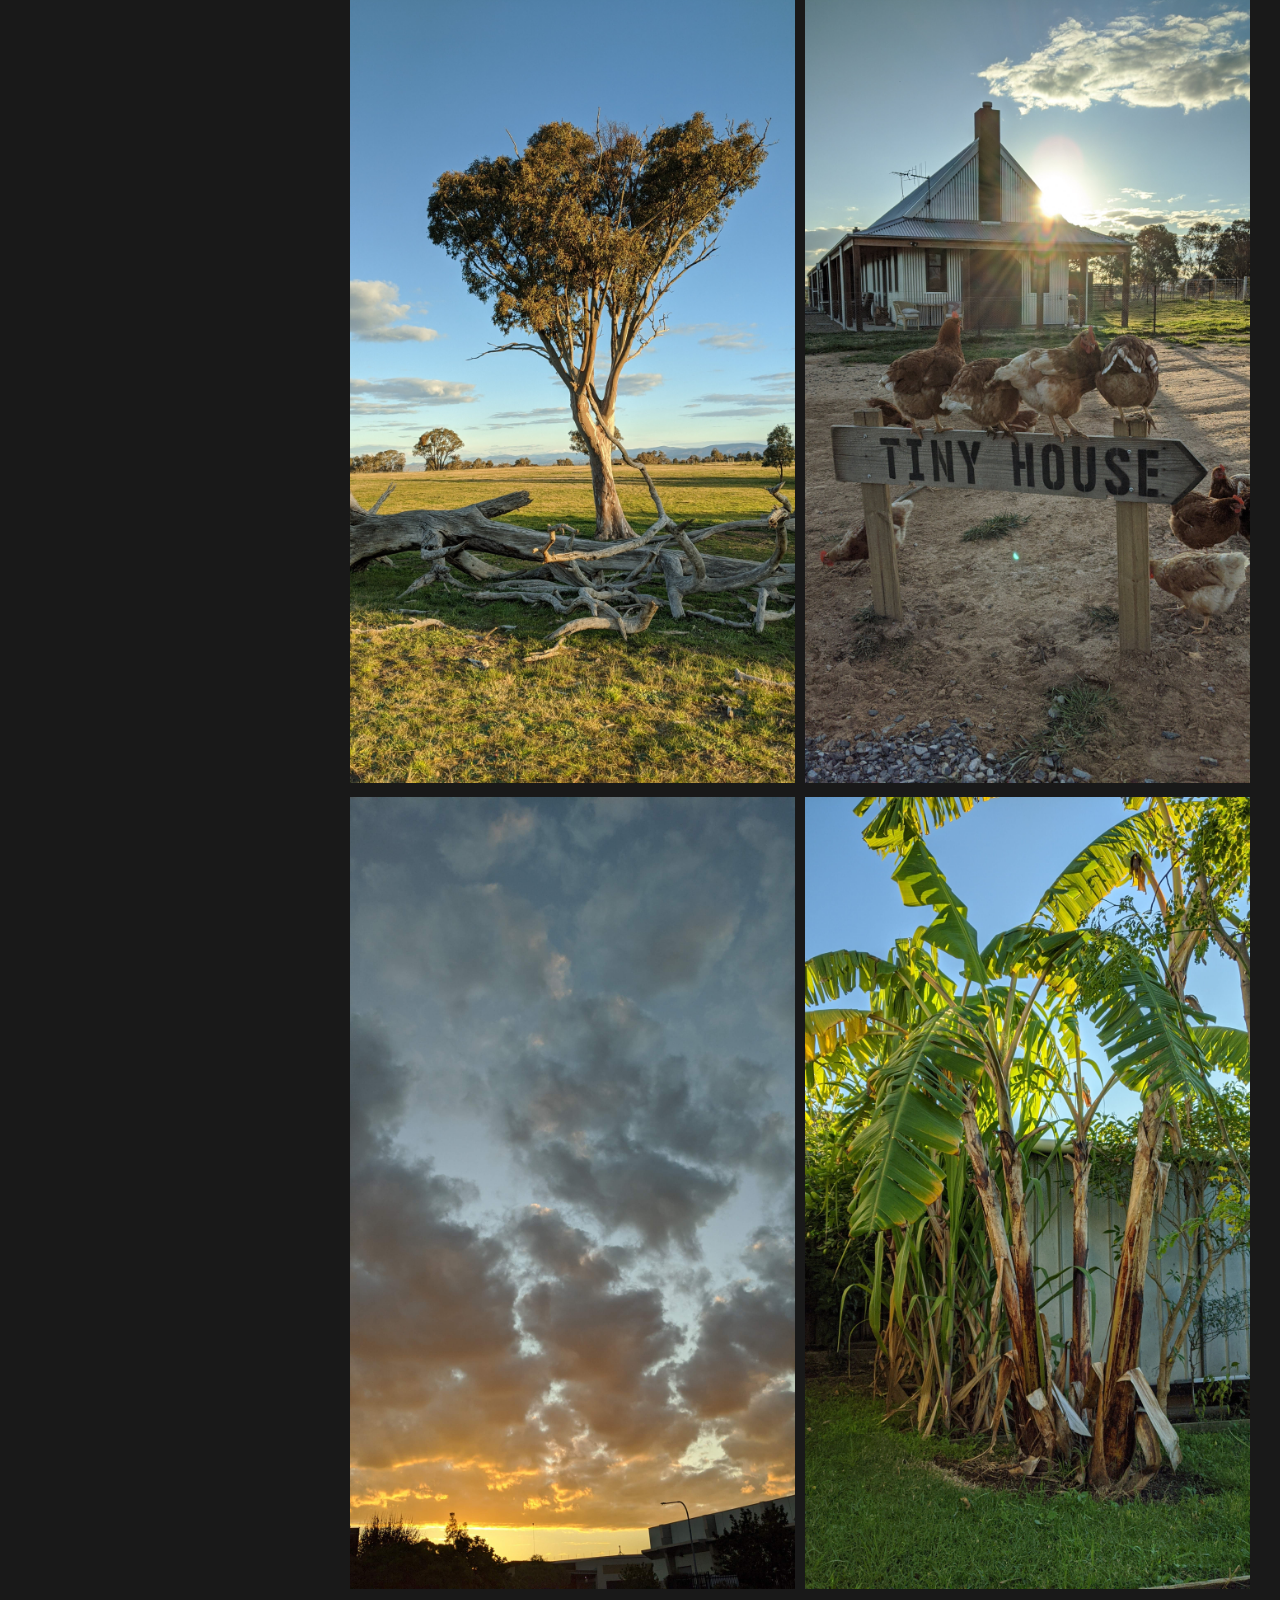
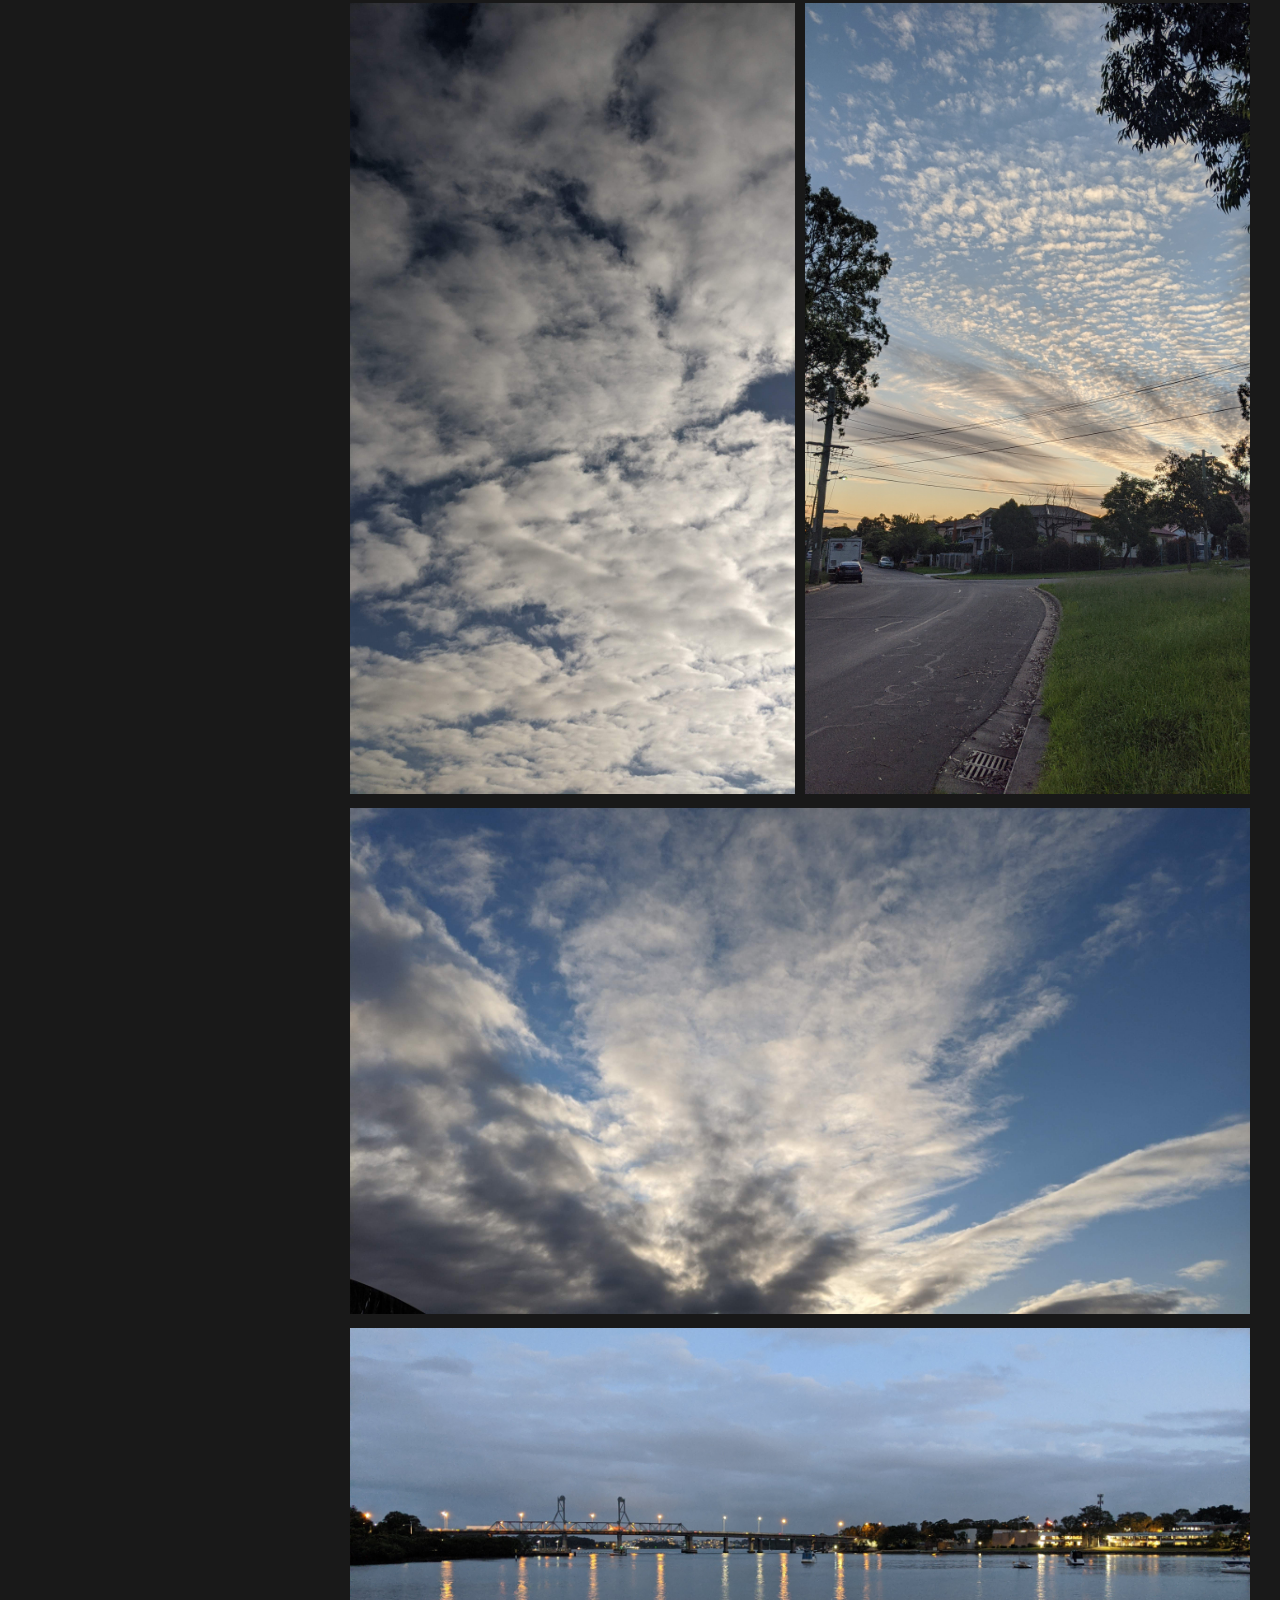
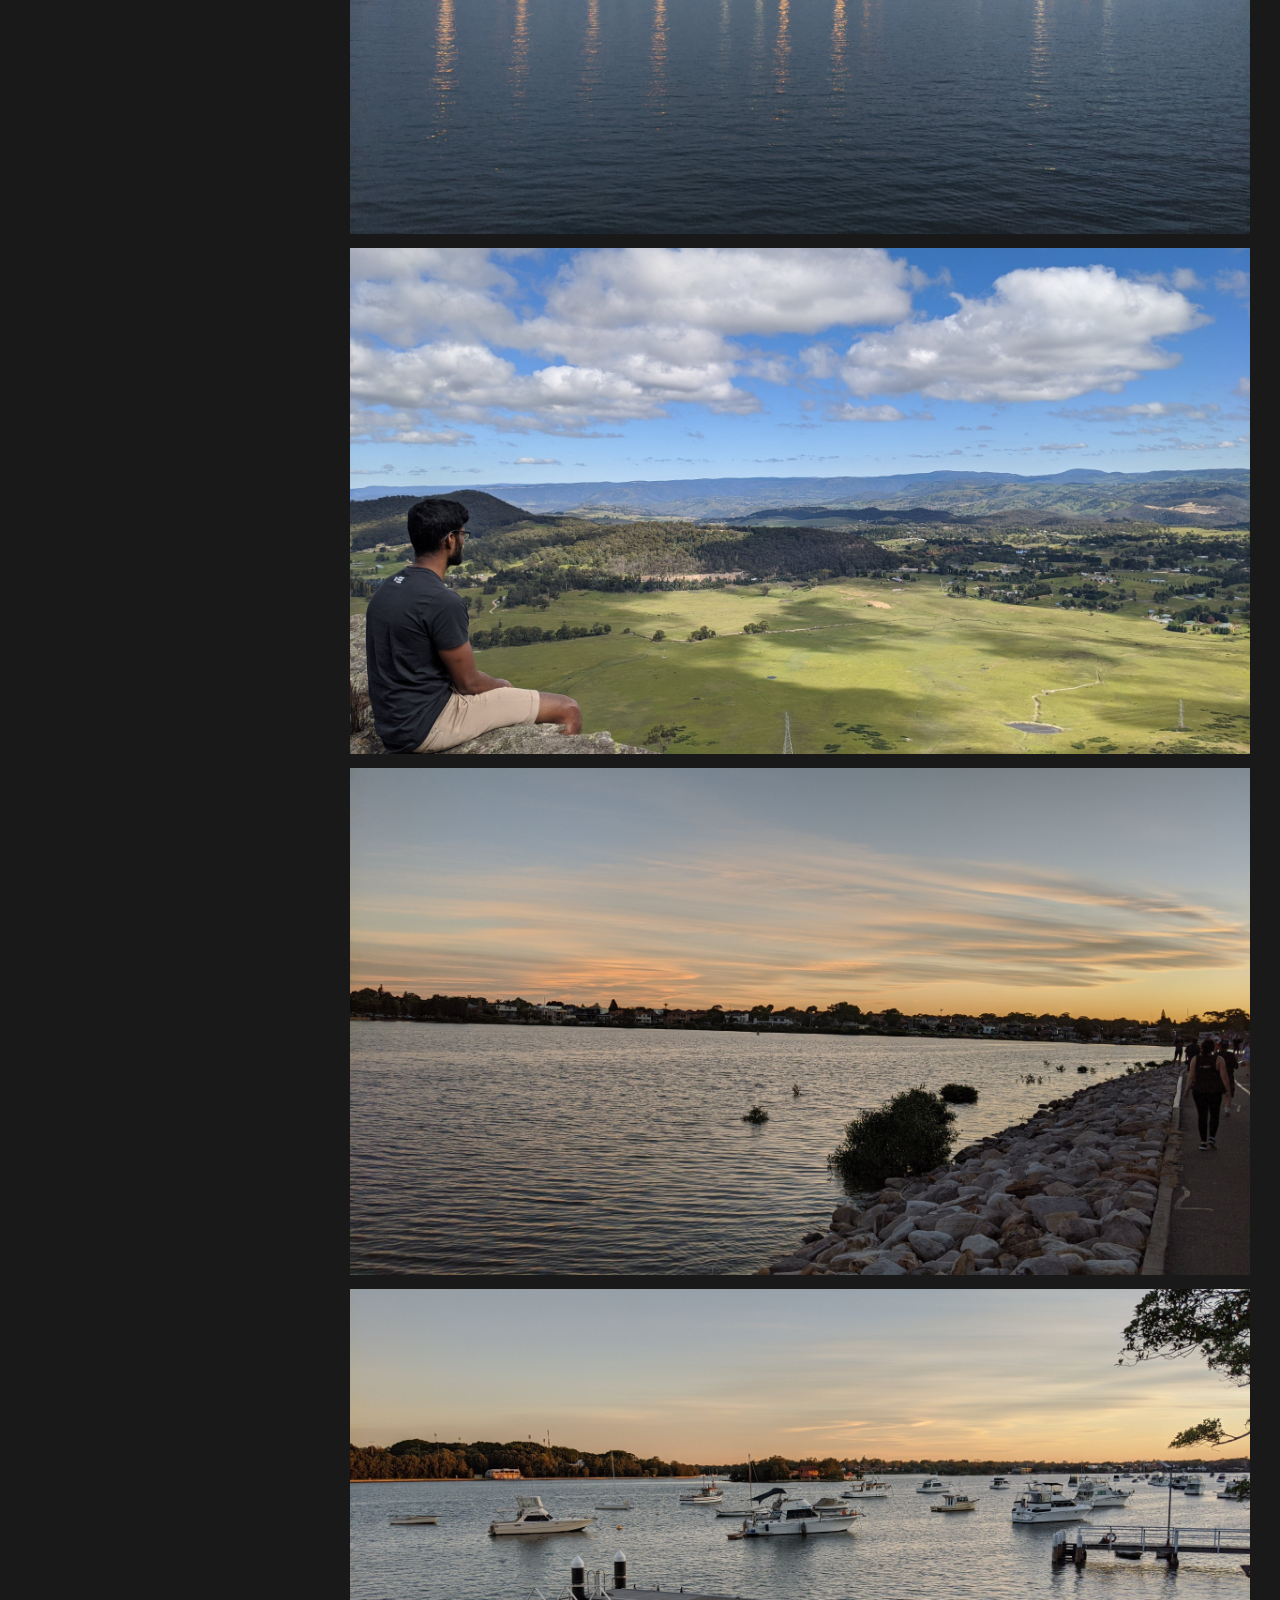
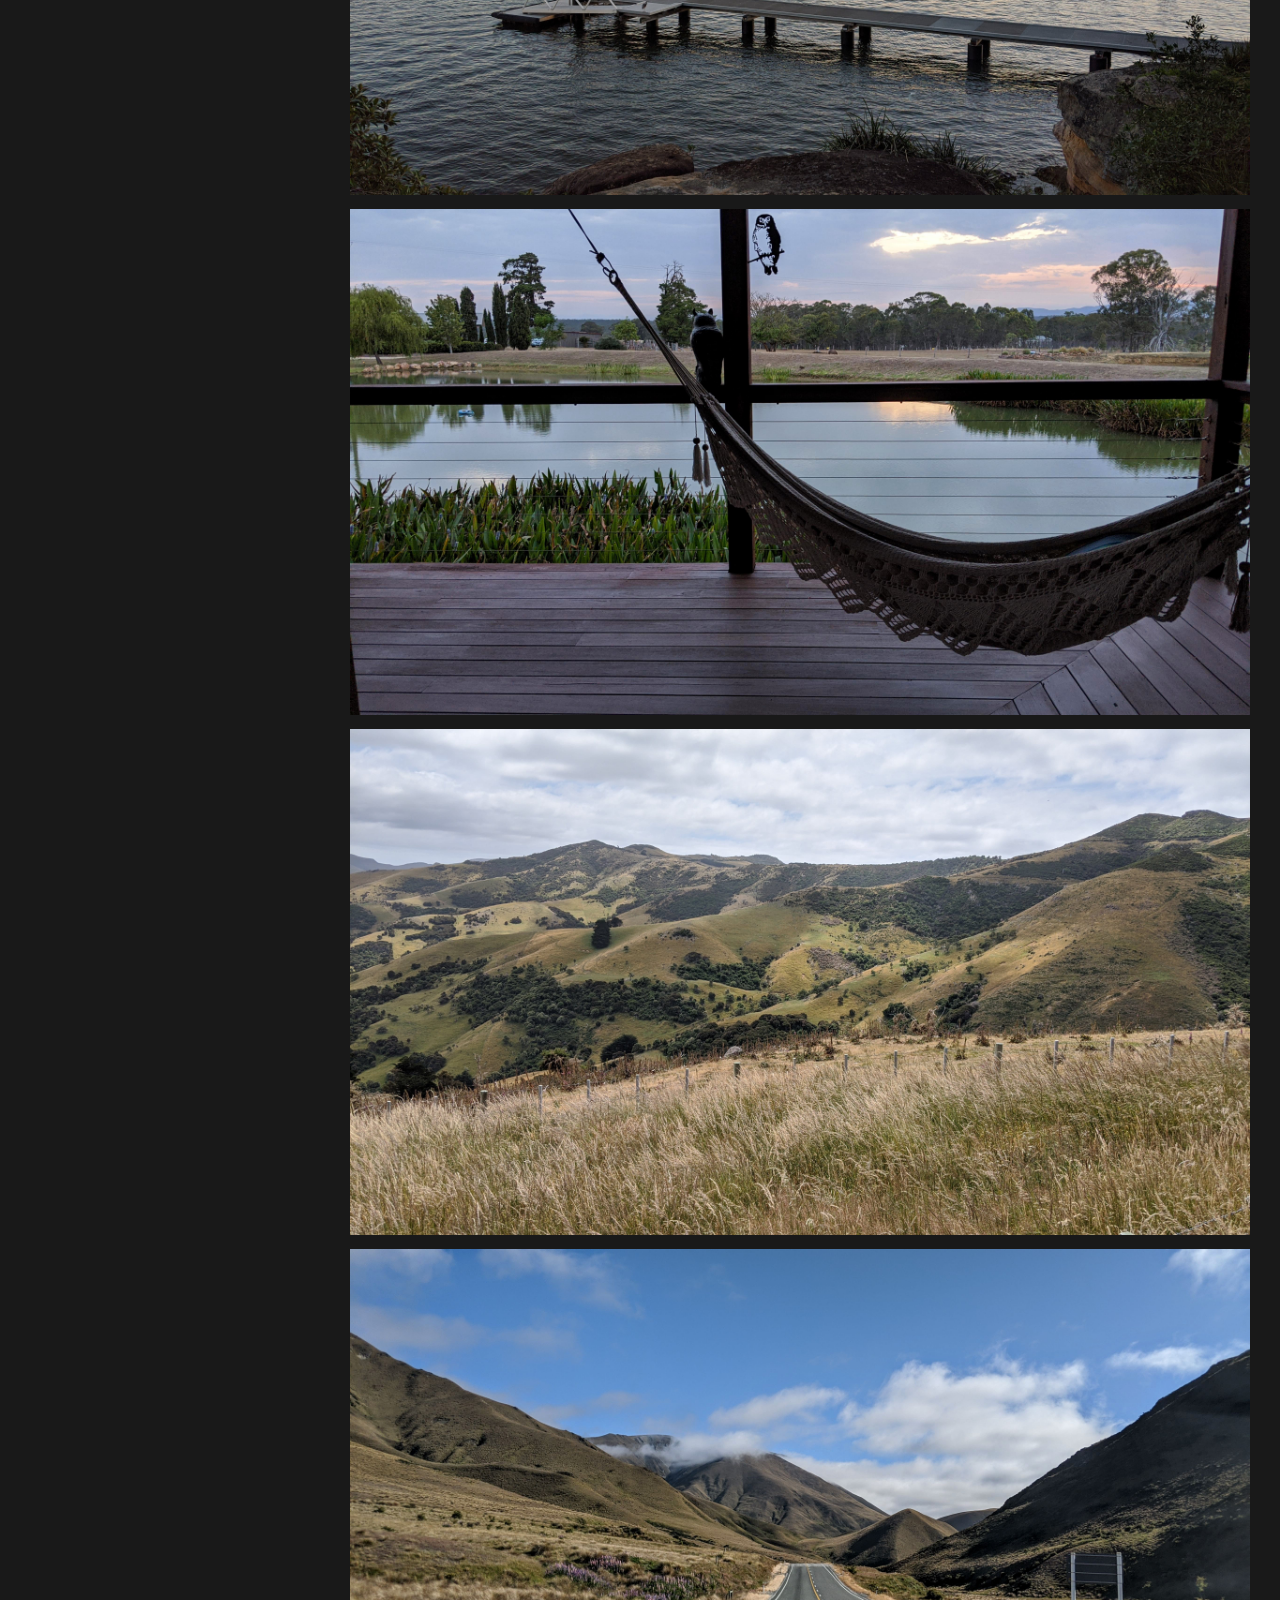
==== commit 1e92d9c9: "update" ====
--- a/index.html
+++ b/index.html
@@ -152,8 +152,8 @@
         <div  class="landscape">
             <img class="landscape-img" src="Images/33.jpg" data-original="33.jpg">
         </div>
-        <div class="landscape">
-            <img class="landscape-img" src="Images/34.jpg" data-original="34.jpg">
+        <div >
+            <img src="Images/34.jpg" data-original="34.jpg">
         </div>
         <div class="landscape">
             <img class="landscape-img" src="Images/35.jpg" data-original="35.jpg">
@@ -187,6 +187,130 @@
         </div>
         <div>
             <img src="Images/44.jpg" data-original="44.jpg">
+        </div>
+
+        <div>
+            <img src="Images/1-min.jpg" alt="" data-original="1-min.jpg">
+        </div>
+        <div>
+            <img src="Images/2-min.jpg" alt="" data-original="2-min.jpg">
+        </div>
+        <div>
+            <img src="Images/3-min.jpg" alt="" data-original="3-min.jpg">
+        </div>
+        <div>
+            <img src="Images/4-min.jpg" alt="" data-original="4-min.jpg">
+        </div>
+        <div>
+            <img src="Images/5-min.jpg" alt="" data-original="5-min.jpg">
+        </div>
+        <div>
+            <img src="Images/6-min.jpg" alt="" data-original="6-min.jpg">
+        </div>
+        <div>
+            <img src="Images/7-min.jpg" alt="" data-original="7-min.jpg">
+        </div>
+        <div class="landscape">
+            <img class="landscape-img" src="Images/8-min.jpg" alt="" data-original="8-min.jpg">
+        </div>
+        <div class="landscape">
+            <img class="landscape-img" src="Images/9-min.jpg" alt="" data-original="-min.jpg"9>
+        </div>
+        <div class="landscape">
+            <img class="landscape-img" src="Images/10-min.jpg" alt="" data-original="10-min.jpg">
+        </div>
+        <div class="landscape">
+            <img class="landscape-img" src="Images/11-min.jpg" alt="" data-original="11-min.jpg">
+        </div>
+        <div class="landscape">
+            <img class="landscape-img" src="Images/12-min.jpg" alt="" data-original="12-min.jpg">
+        </div>
+        <div>
+            <img src="Images/13-min.jpg" alt="" data-original="13-min.jpg">
+        </div>
+        <div class="landscape">
+            <img class="landscape-img" src="Images/14-min.jpg" alt="" data-original="14-min.jpg">
+        </div>
+        <div>
+            <img src="Images/15-min.jpg" alt="" data-original="15-min.jpg">
+        </div>
+        <div class="landscape">
+            <img class="landscape-img" src="Images/16-min.jpg" alt="" data-original="16-min.jpg">
+        </div >
+        <div class="landscape">
+            <img class="landscape-img" src="Images/17-min.jpg" alt=""data-original="17-min.jpg">
+        </div>
+        <div class="landscape">
+            <img class="landscape-img" src="Images/18-min.jpg" alt=""data-original="18-min.jpg">
+        </div>
+        <div class="landscape">
+            <img class="landscape-img" src="Images/19-min.jpg" alt="" data-original="19-min.jpg">
+        </div>
+        <div class="landscape">
+            <img class="landscape-img" src="Images/20-min.jpg" alt="" data-original="20-min.jpg">
+        </div>
+        <div class="landscape">
+            <img class="landscape-img" src="Images/21-min.jpg" alt="" data-original="21-min.jpg">
+        </div>
+        <div>
+            <img src="Images/22-min.jpg" alt="" data-original="22-min.jpg">
+        </div>
+        <div>
+            <img src="Images/23-min.jpg" alt="" data-original="23-min.jpg">
+        </div>
+        <div class="landscape">
+            <img class="landscape-img"  src="Images/24-min.jpg" alt="" data-original="24-min.jpg">
+        </div>
+        <div class="landscape">
+            <img class="landscape-img" src="Images/25-min.jpg" alt="" data-original="25-min.jpg">
+        </div>
+        <div class="landscape">
+            <img class="landscape-img" src="Images/26-min.jpg" alt="" data-original="26-min.jpg">
+        </div>
+        <div class="landscape">
+            <img class="landscape-img" src="Images/27-min.jpg" alt="" data-original="27-min.jpg">
+        </div>
+        <div class="landscape">
+            <img  class="landscape-img"src="Images/28-min.jpg" alt="" data-original="28-min.jpg">
+        </div>
+        <div class="landscape">
+            <img class="landscape-img" src="Images/29-min.jpg" alt="" data-original="29-min.jpg"> 
+        </div>
+        <div class="landscape">
+            <img class="landscape-img" src="Images/30-min.jpg" alt="" data-original="30-min.jpg">
+        </div>
+        <div class="landscape">
+            <img class="landscape-img" src="Images/31-min.jpg" alt="" data-original="31-min.jpg">
+        </div>
+        <div>
+            <img src="Images/32-min.jpg" alt="" data-original="32-min.jpg">
+        </div>
+        <div class="landscape">
+            <img class="landscape-img" src="Images/33-min.jpg" alt="" data-original="33-min.jpg">
+        </div>
+        <div>
+            <img src="Images/34-min.jpg" alt="" data-original="34-min.jpg">
+        </div>
+        <div>
+            <img src="Images/35-min.jpg" alt="" data-original="35-min.jpg">
+        </div>
+        <div class="landscape">
+            <img class="landscape-img" src="Images/36-min.jpg" alt="" data-original="36-min.jpg"> 
+        </div>
+        <div>
+            <img src="Images/37-min.jpg" alt="" data-original="37-min.jpg">
+        </div>
+        <div>
+            <img src="Images/38-min.jpg" alt="" data-original="38-min.jpg">
+        </div>
+        <div>
+            <img src="Images/39-min.jpg" alt="" data-original="39-min.jpg">
+        </div>
+        <div>
+            <img src="Images/40-min.jpg" alt="" data-original="40-min.jpg">
+        </div>
+        <div>
+            <img src="Images/41-min.jpg" alt="" data-original="50-min.jpg">
         </div>
 
 
--- a/style.css
+++ b/style.css
@@ -152,9 +152,9 @@
 }
 
 .full-img.open {
-	-webkit-transform: translate(-50%, -50%) scale(0.5);
-	-ms-transform: translate(-50%, -50%) scale(0.5);
-	transform: translate(-50%, -50%) scale(0.5);
+	-webkit-transform: translate(-50%, -50%) scale(0.6);
+	-ms-transform: translate(-50%, -50%) scale(0.6);
+	transform: translate(-50%, -50%) scale(0.6);
 }
 
 .modal p {
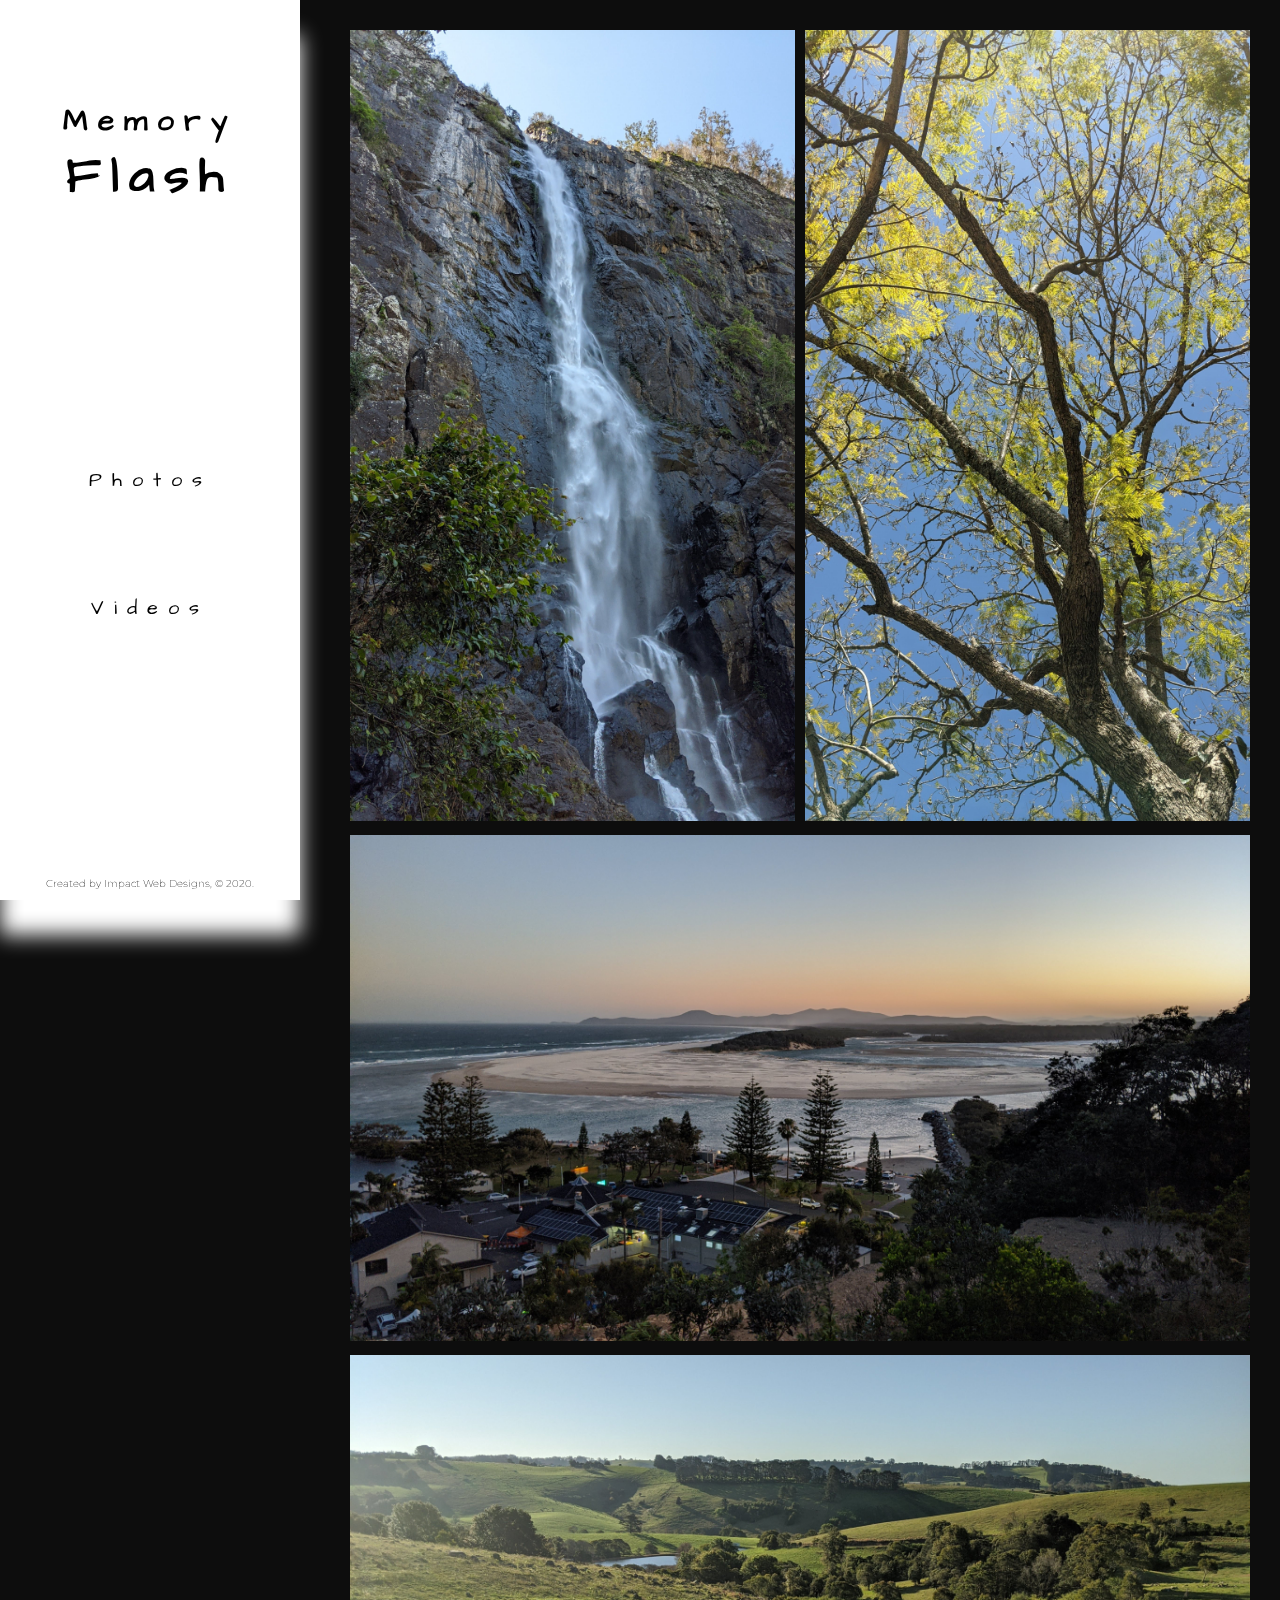
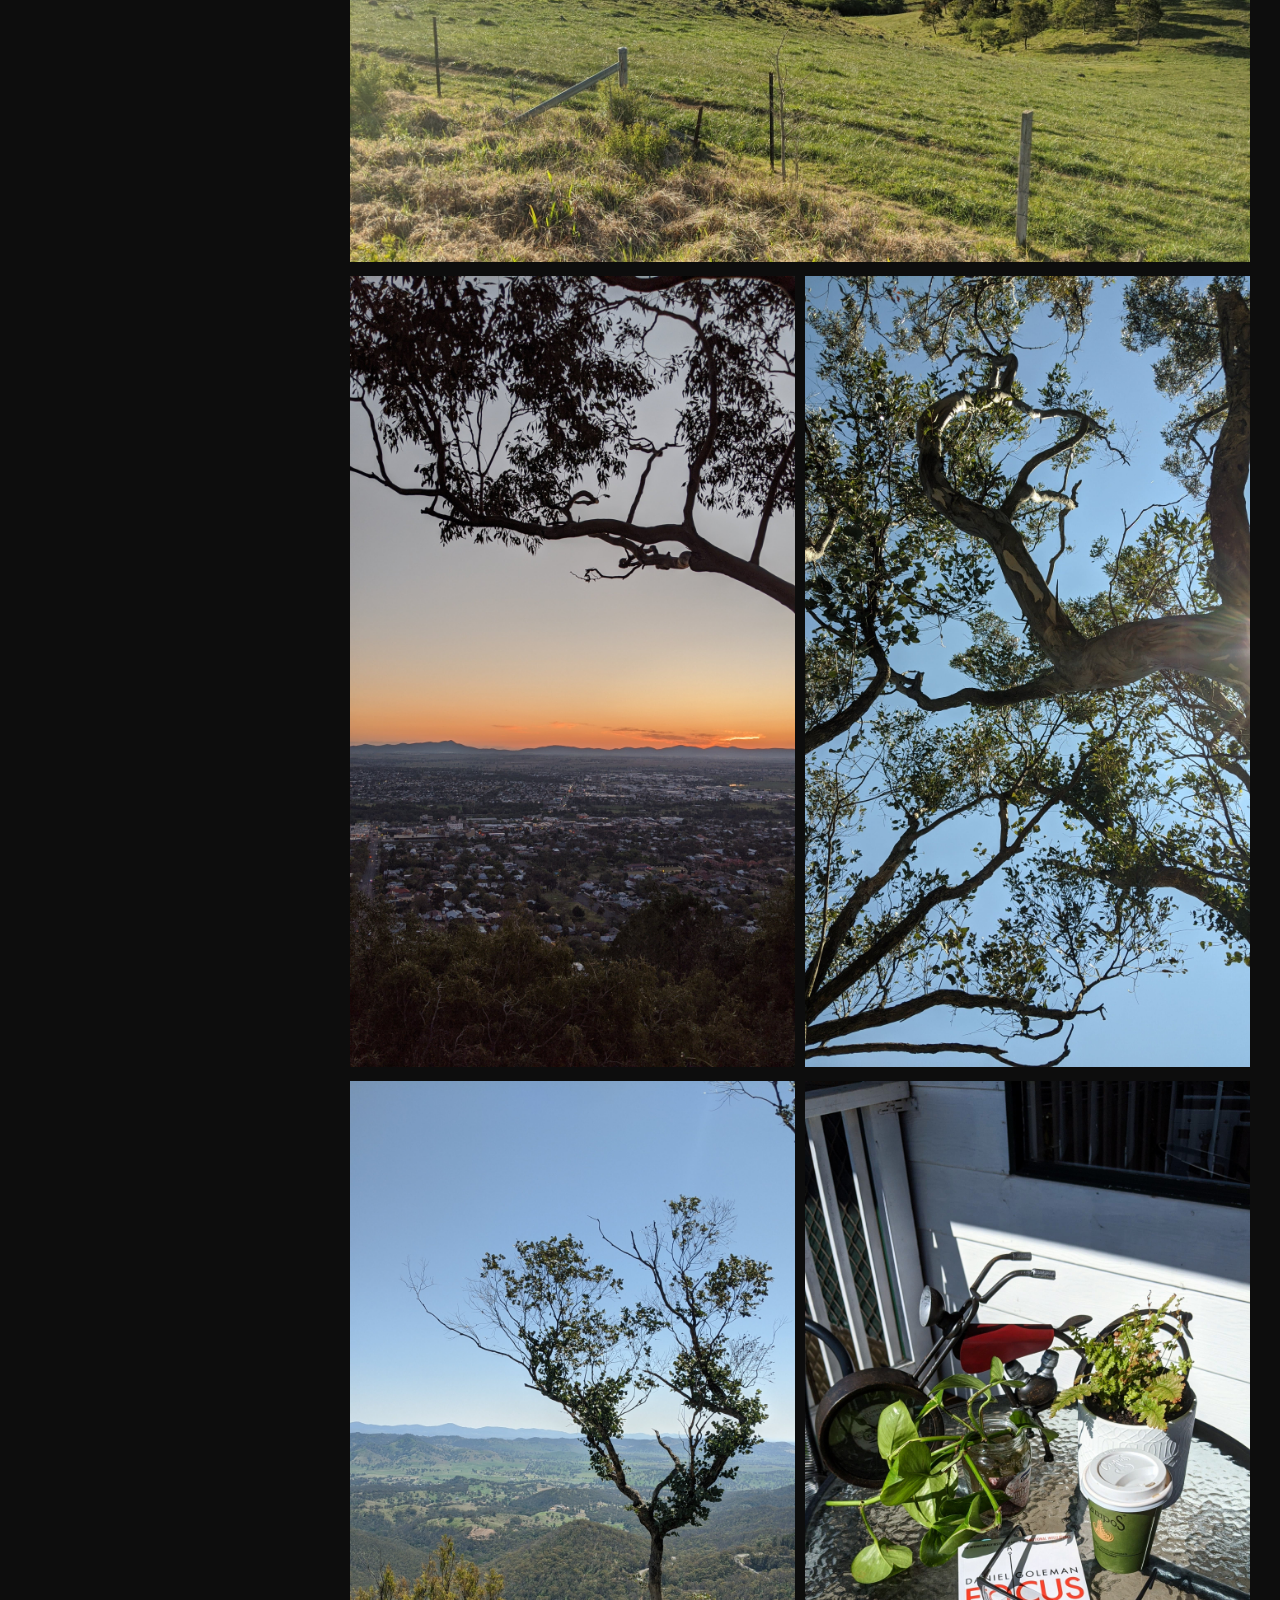
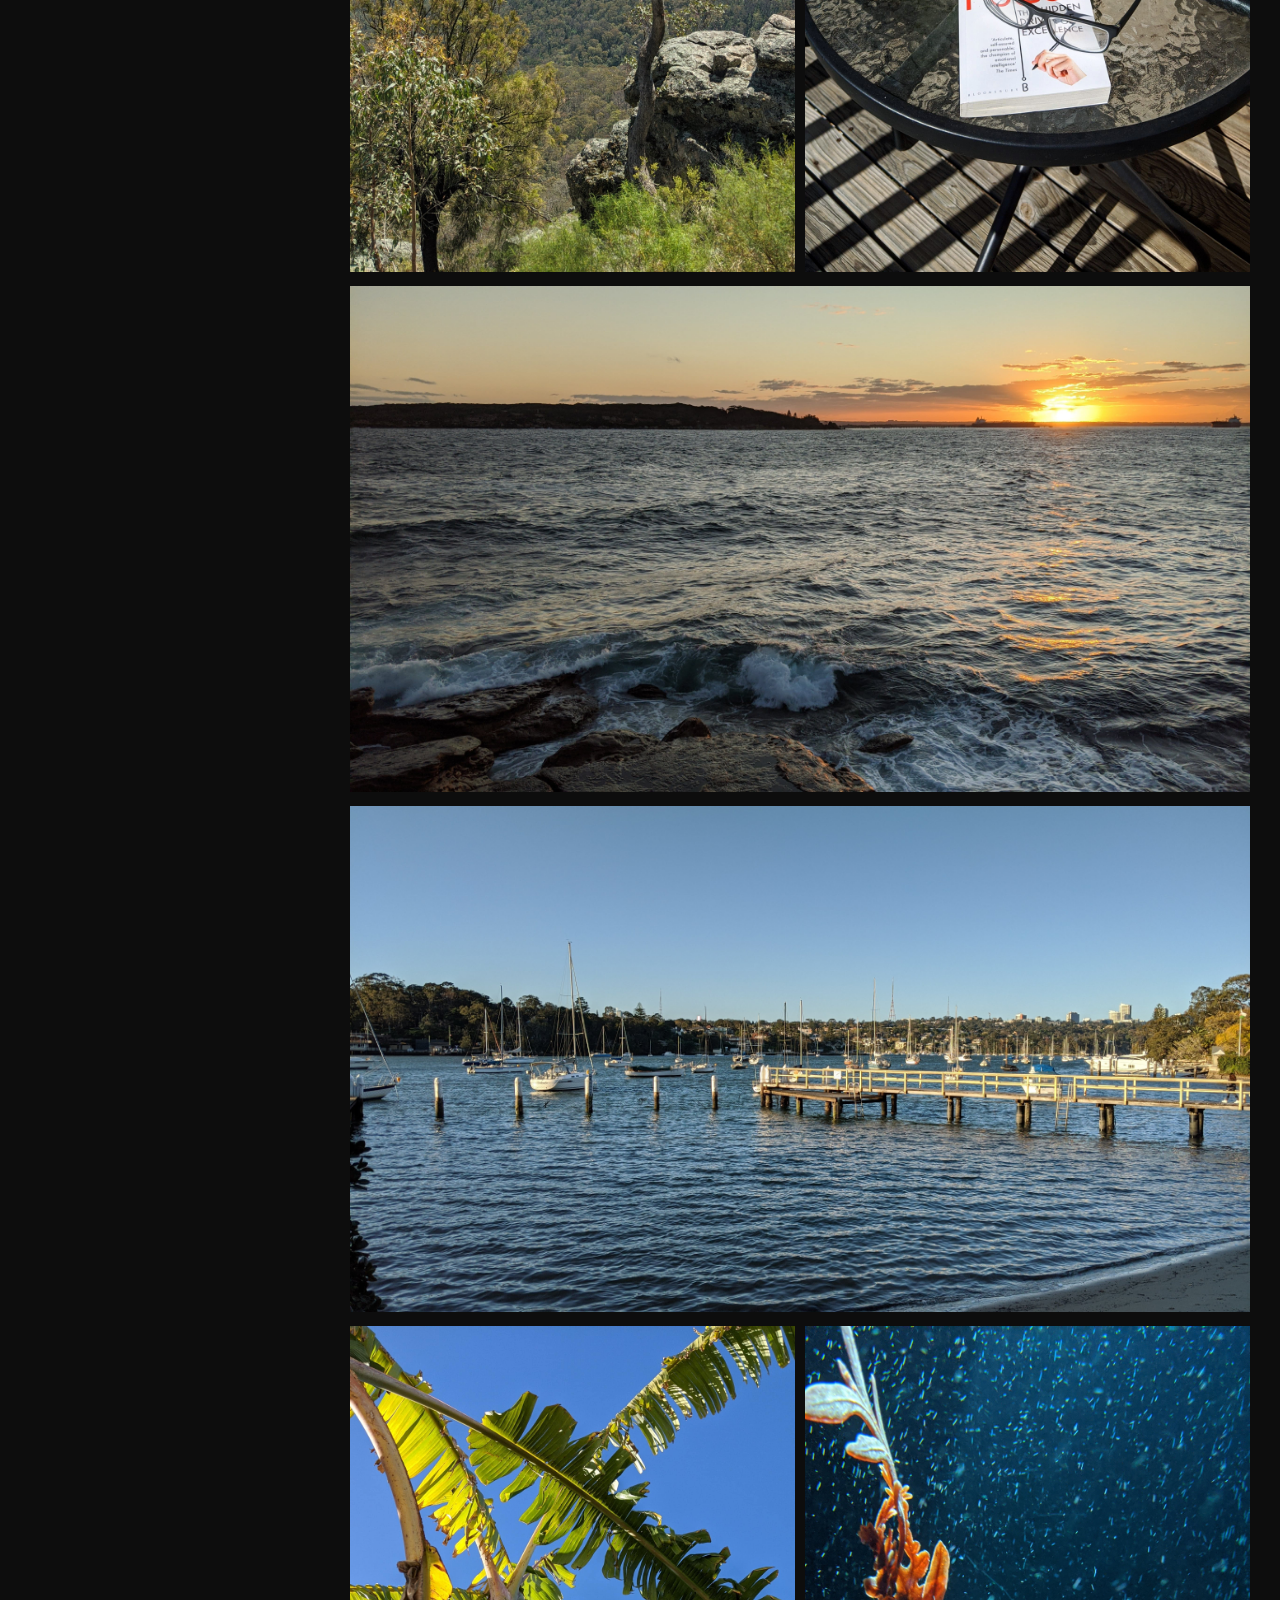
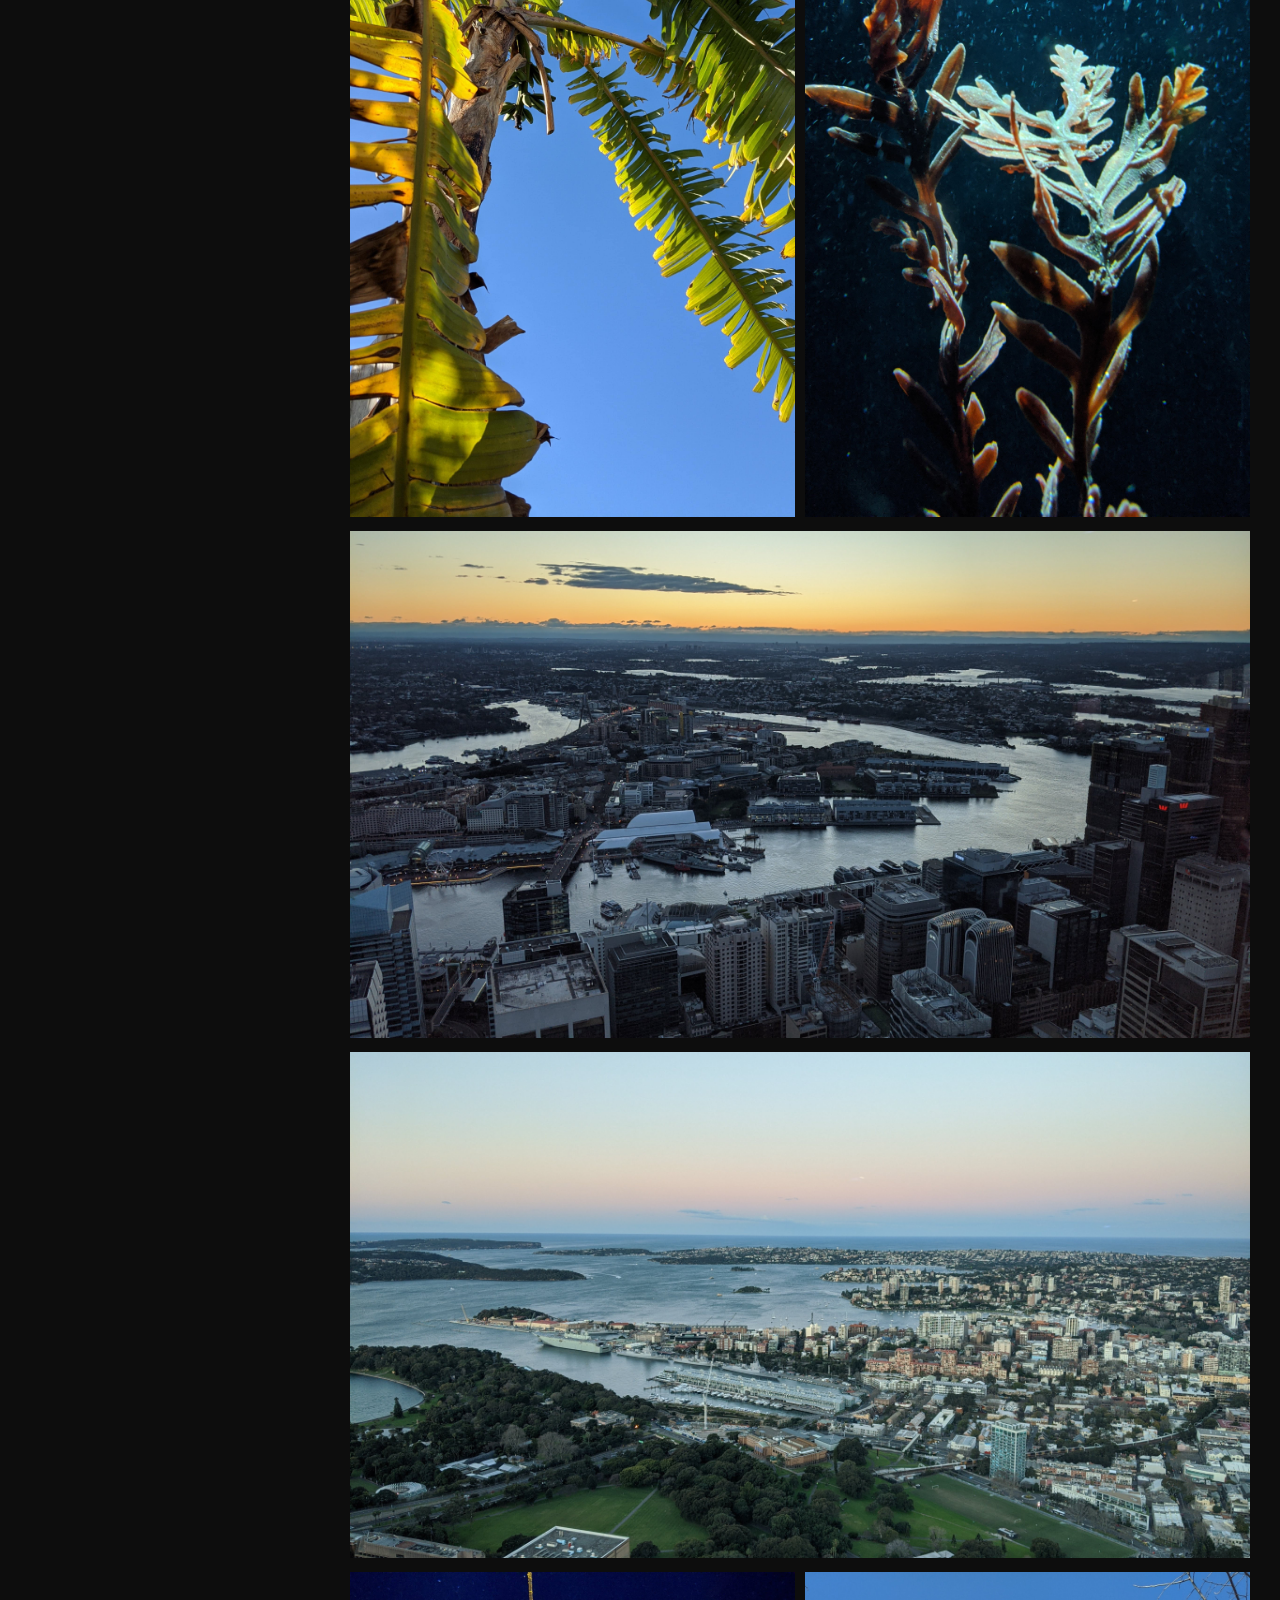
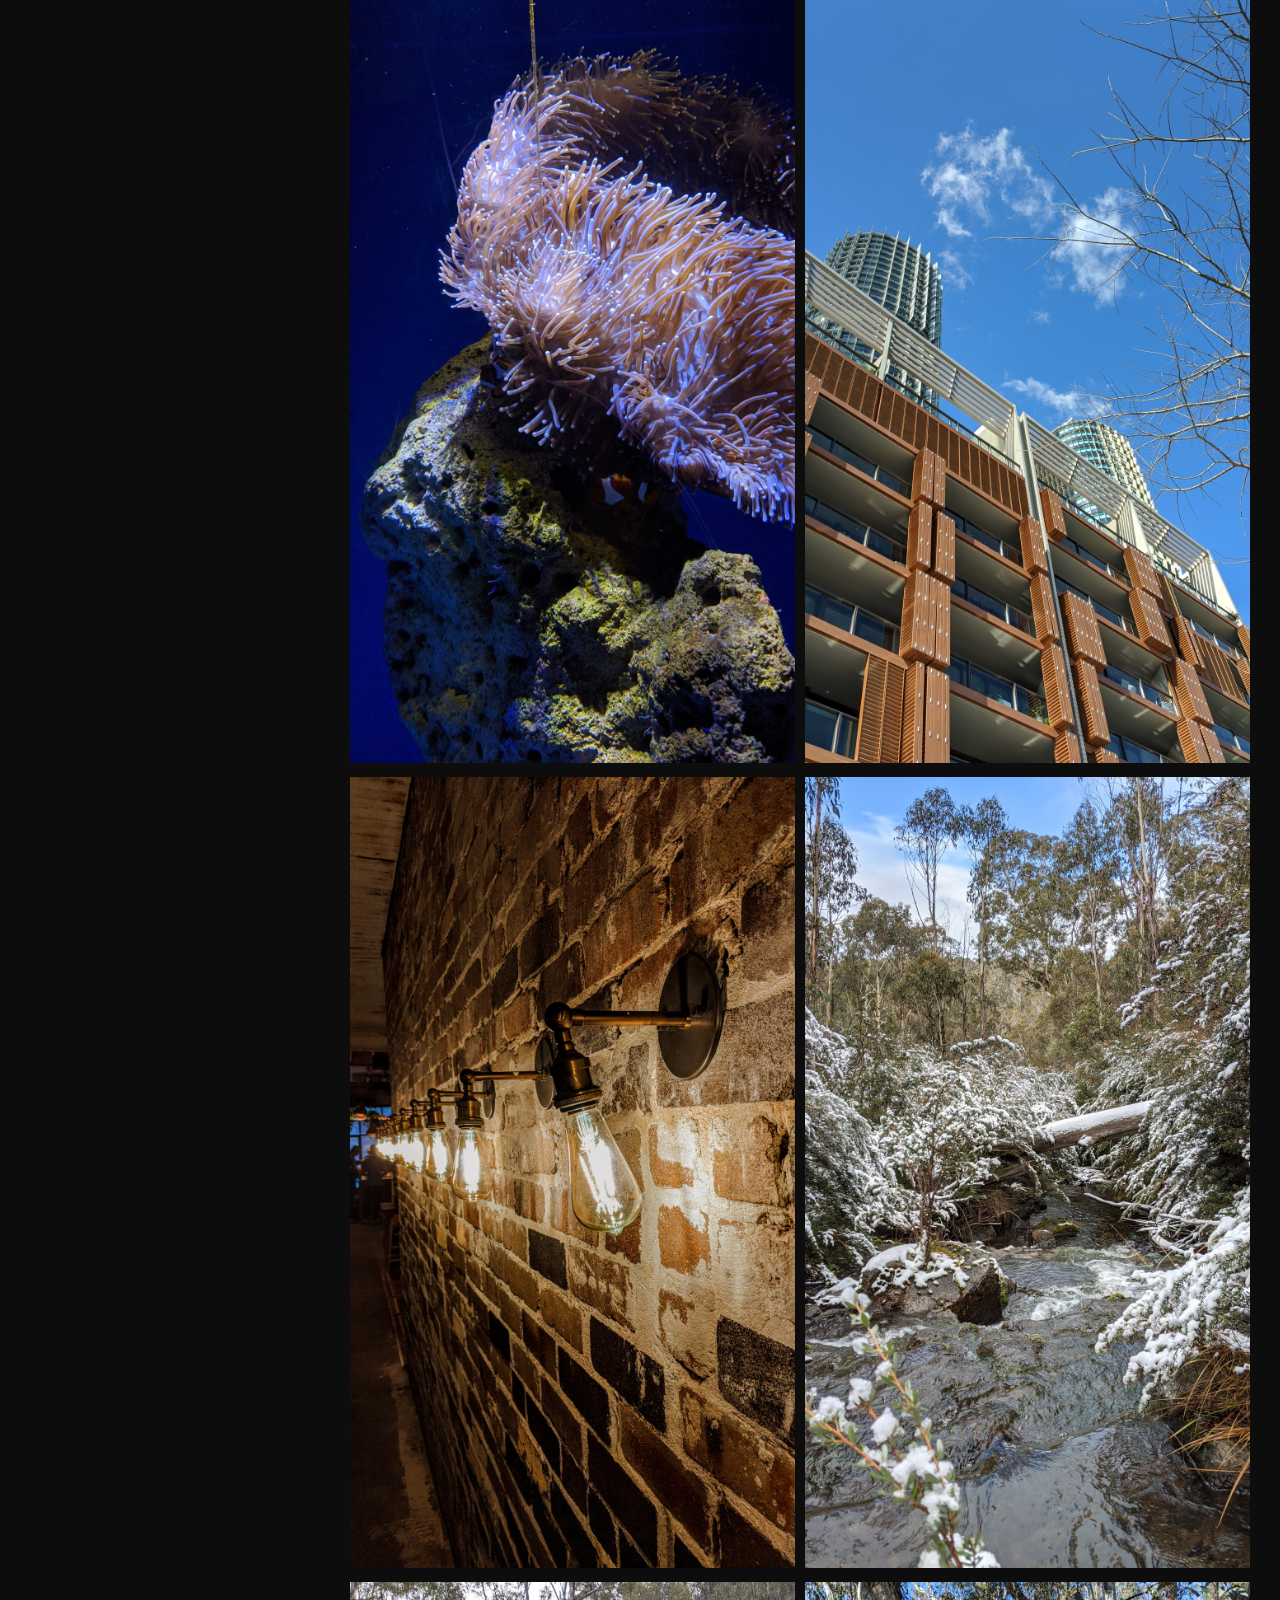
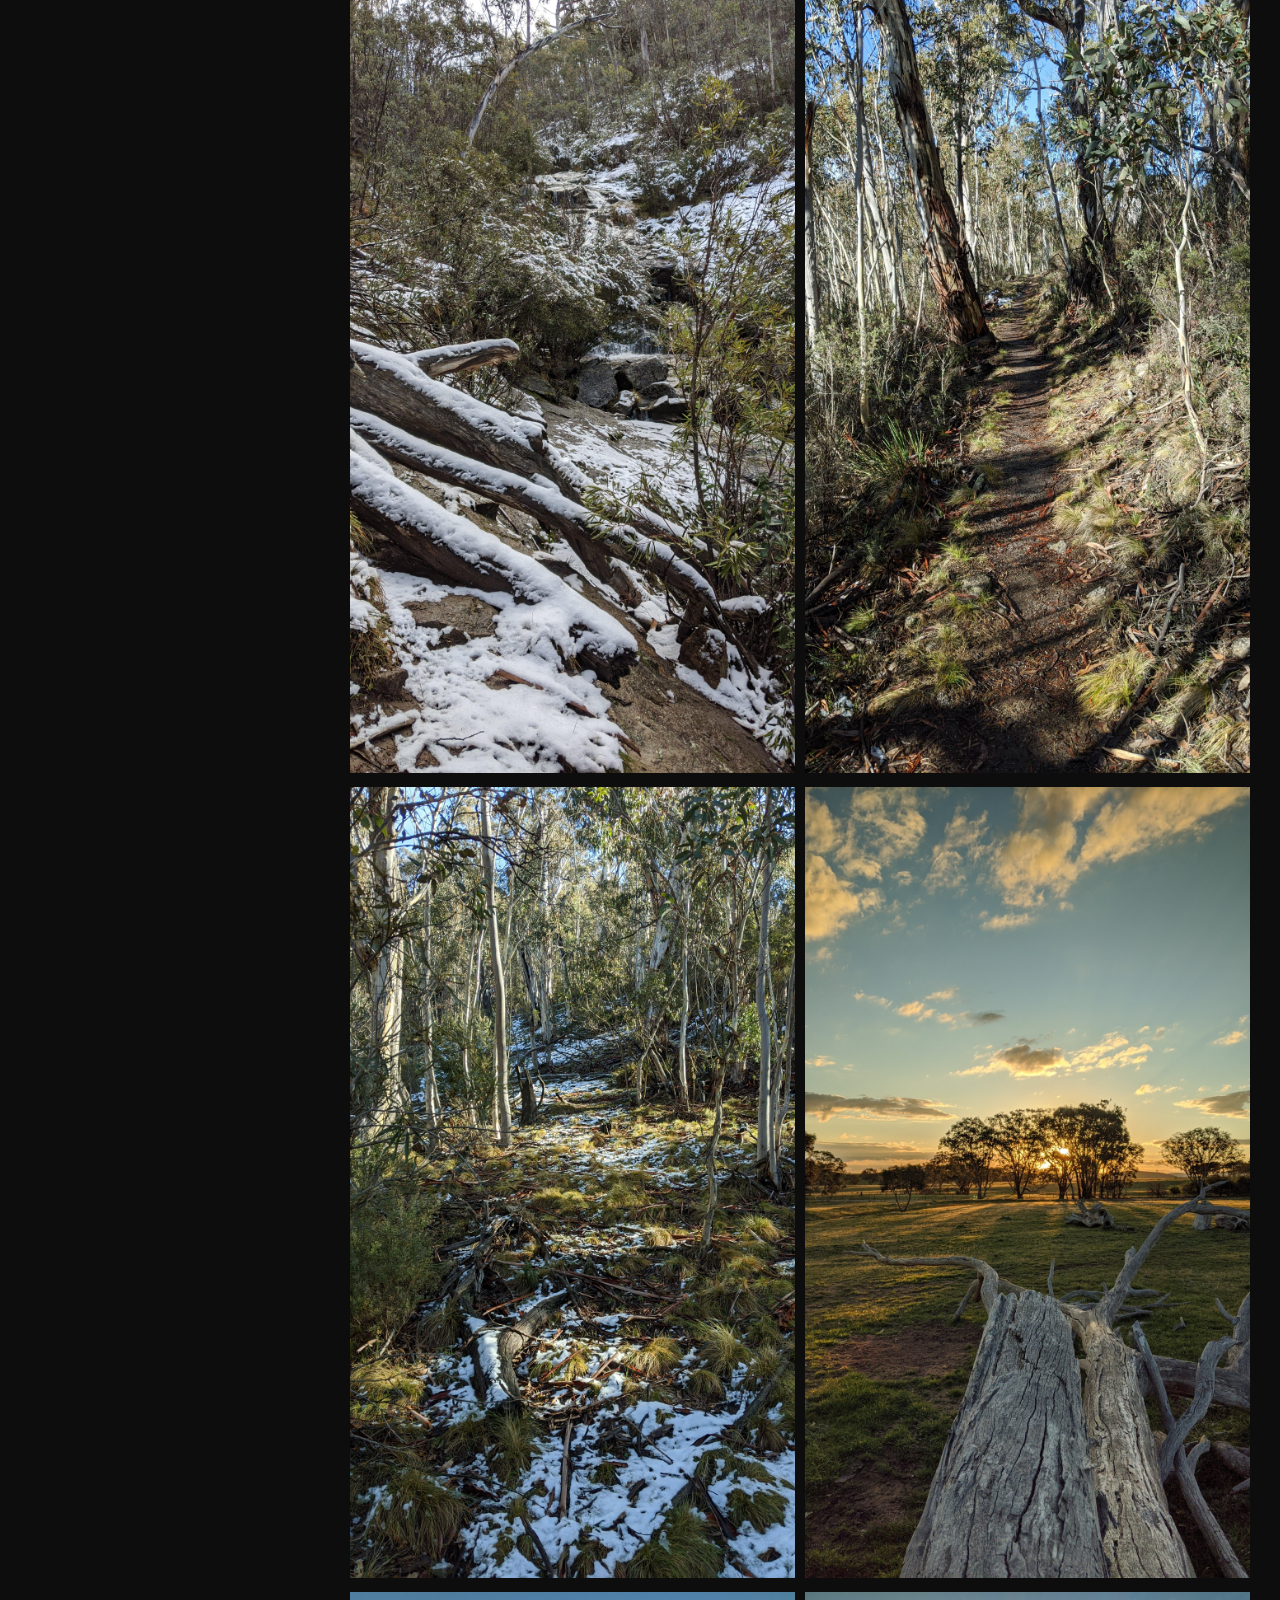
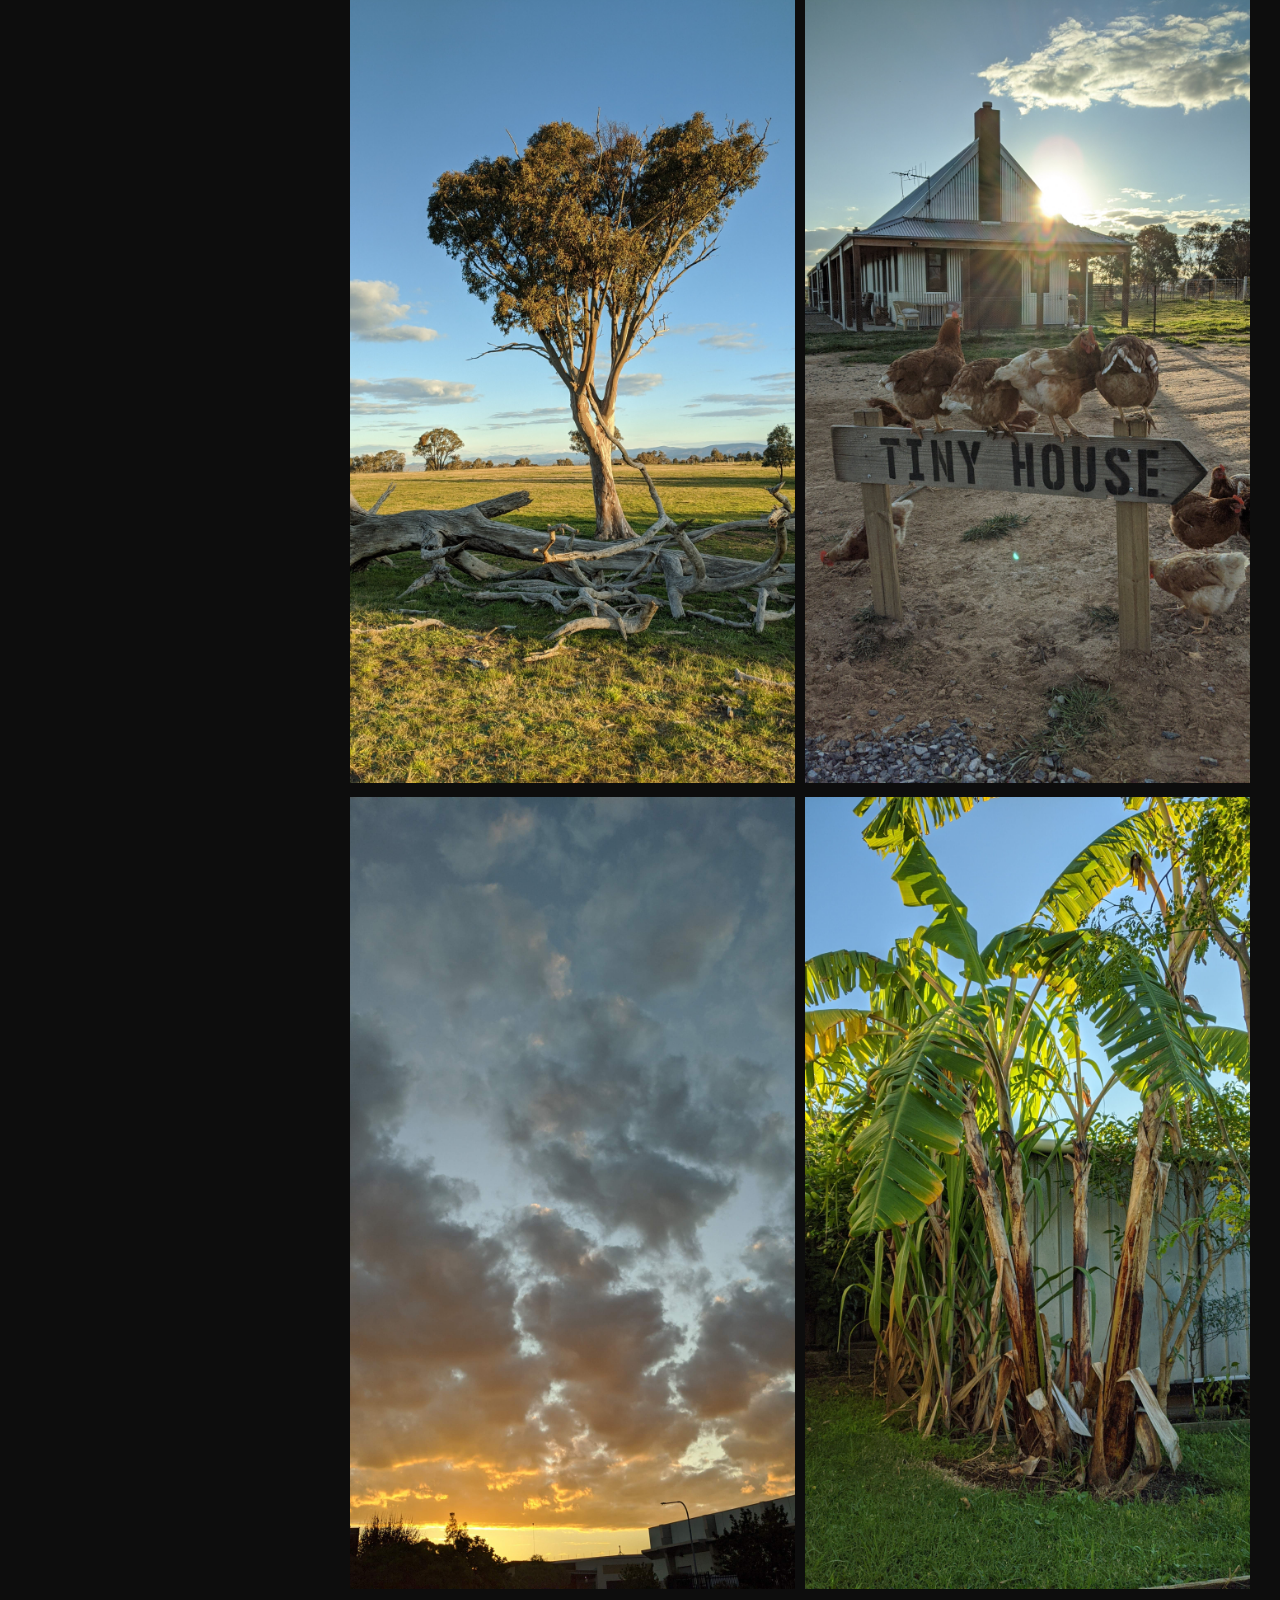
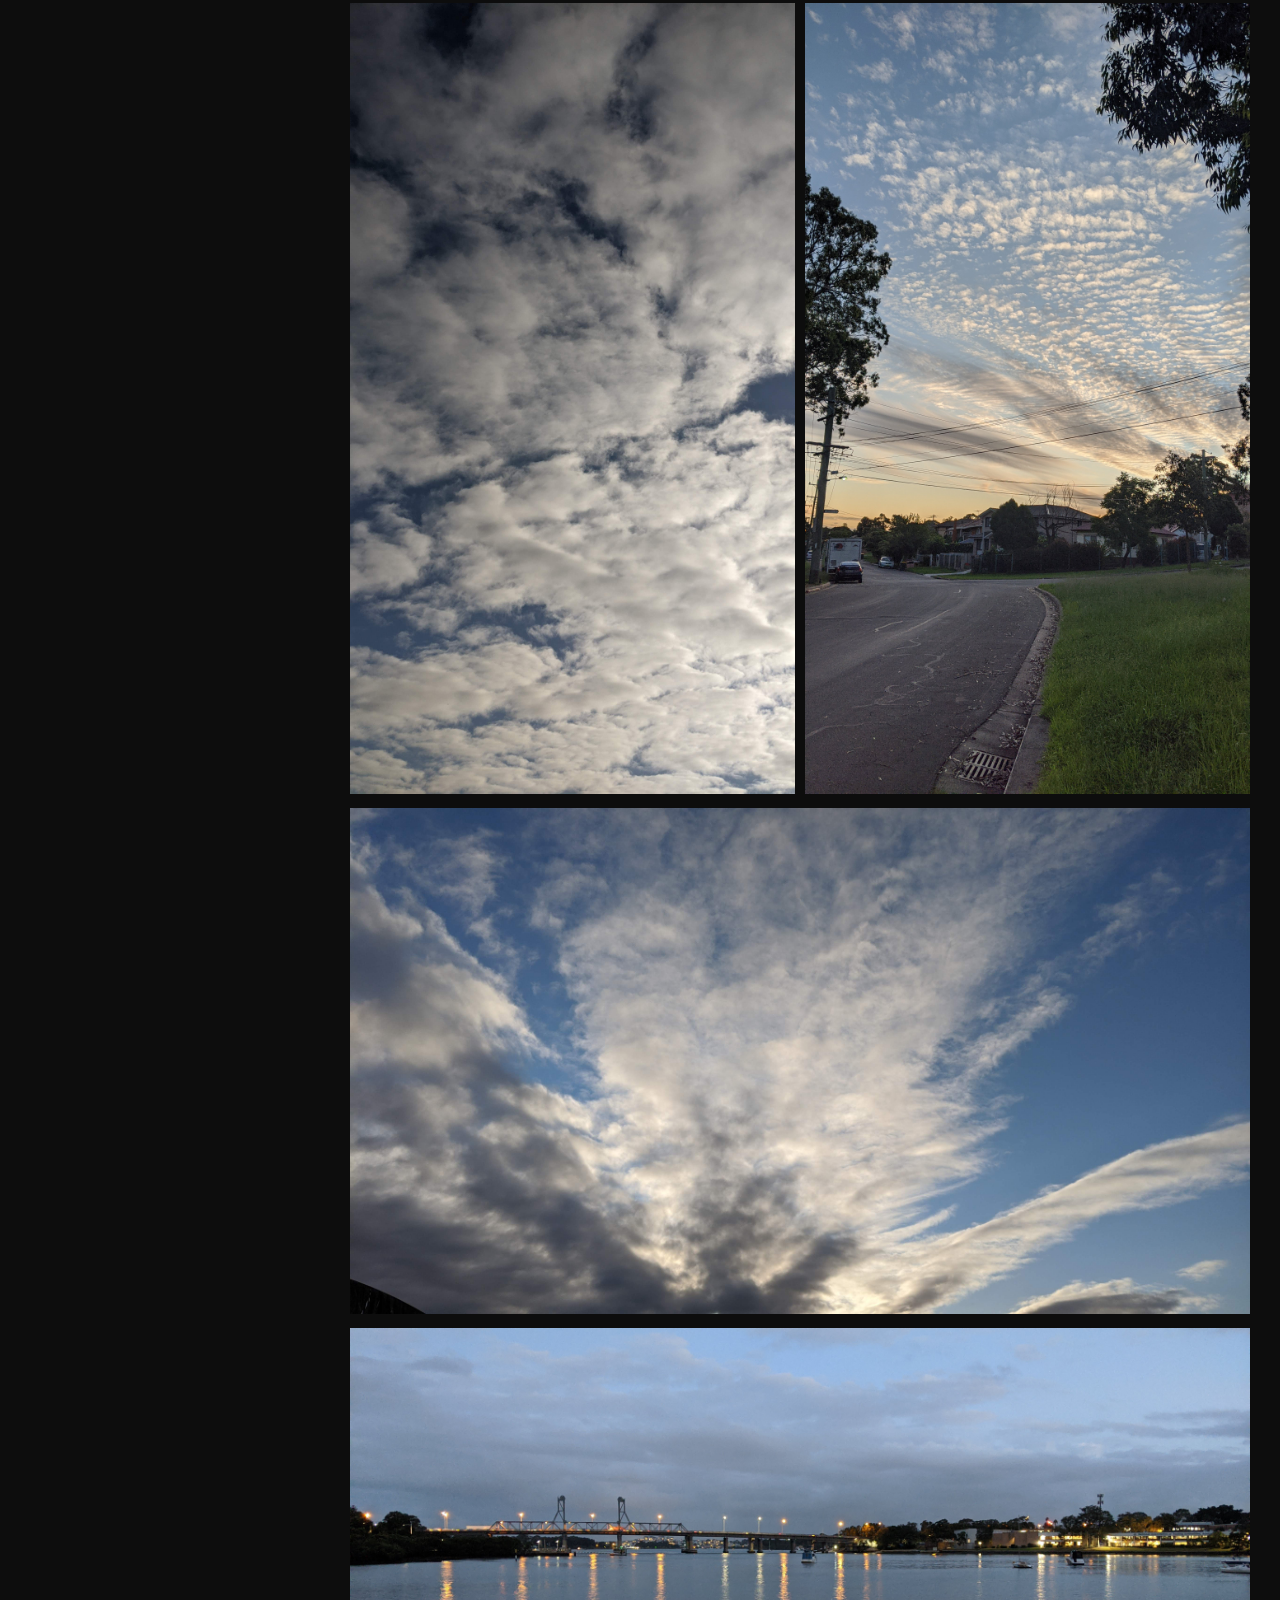
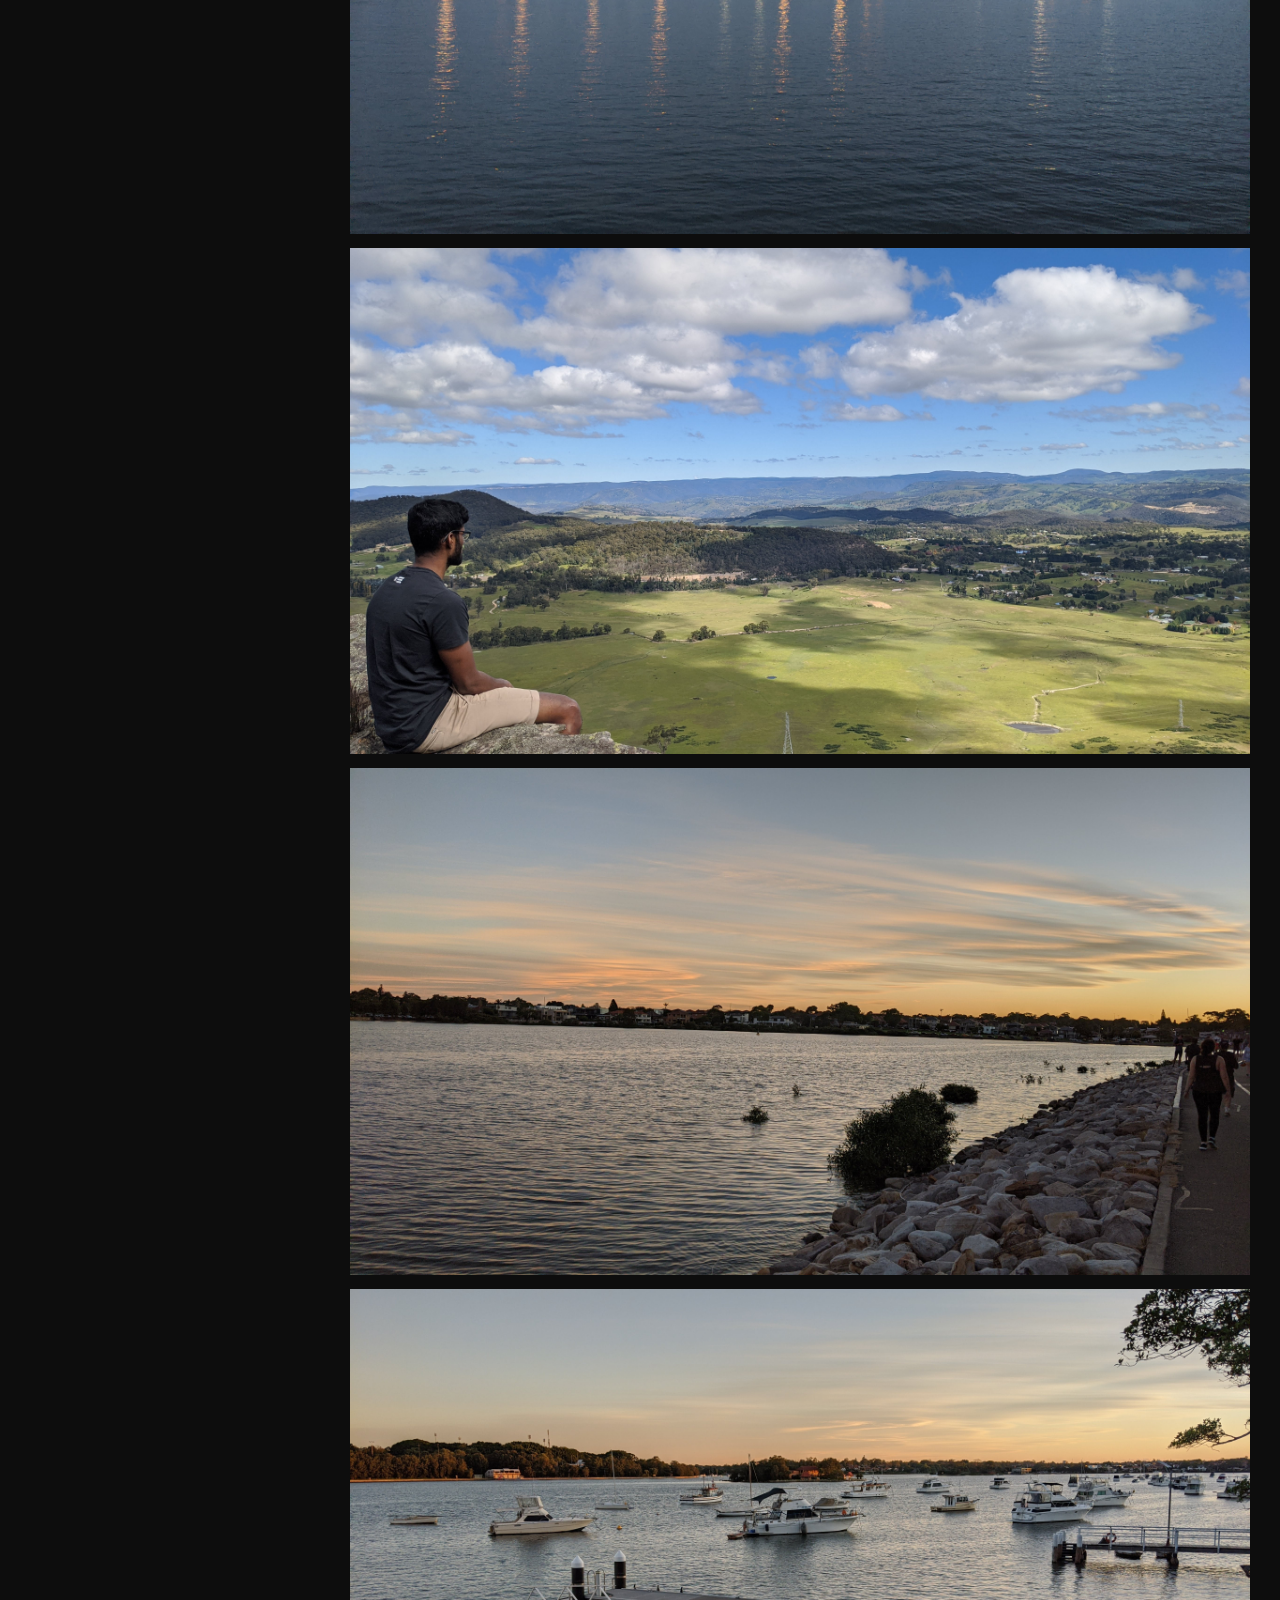
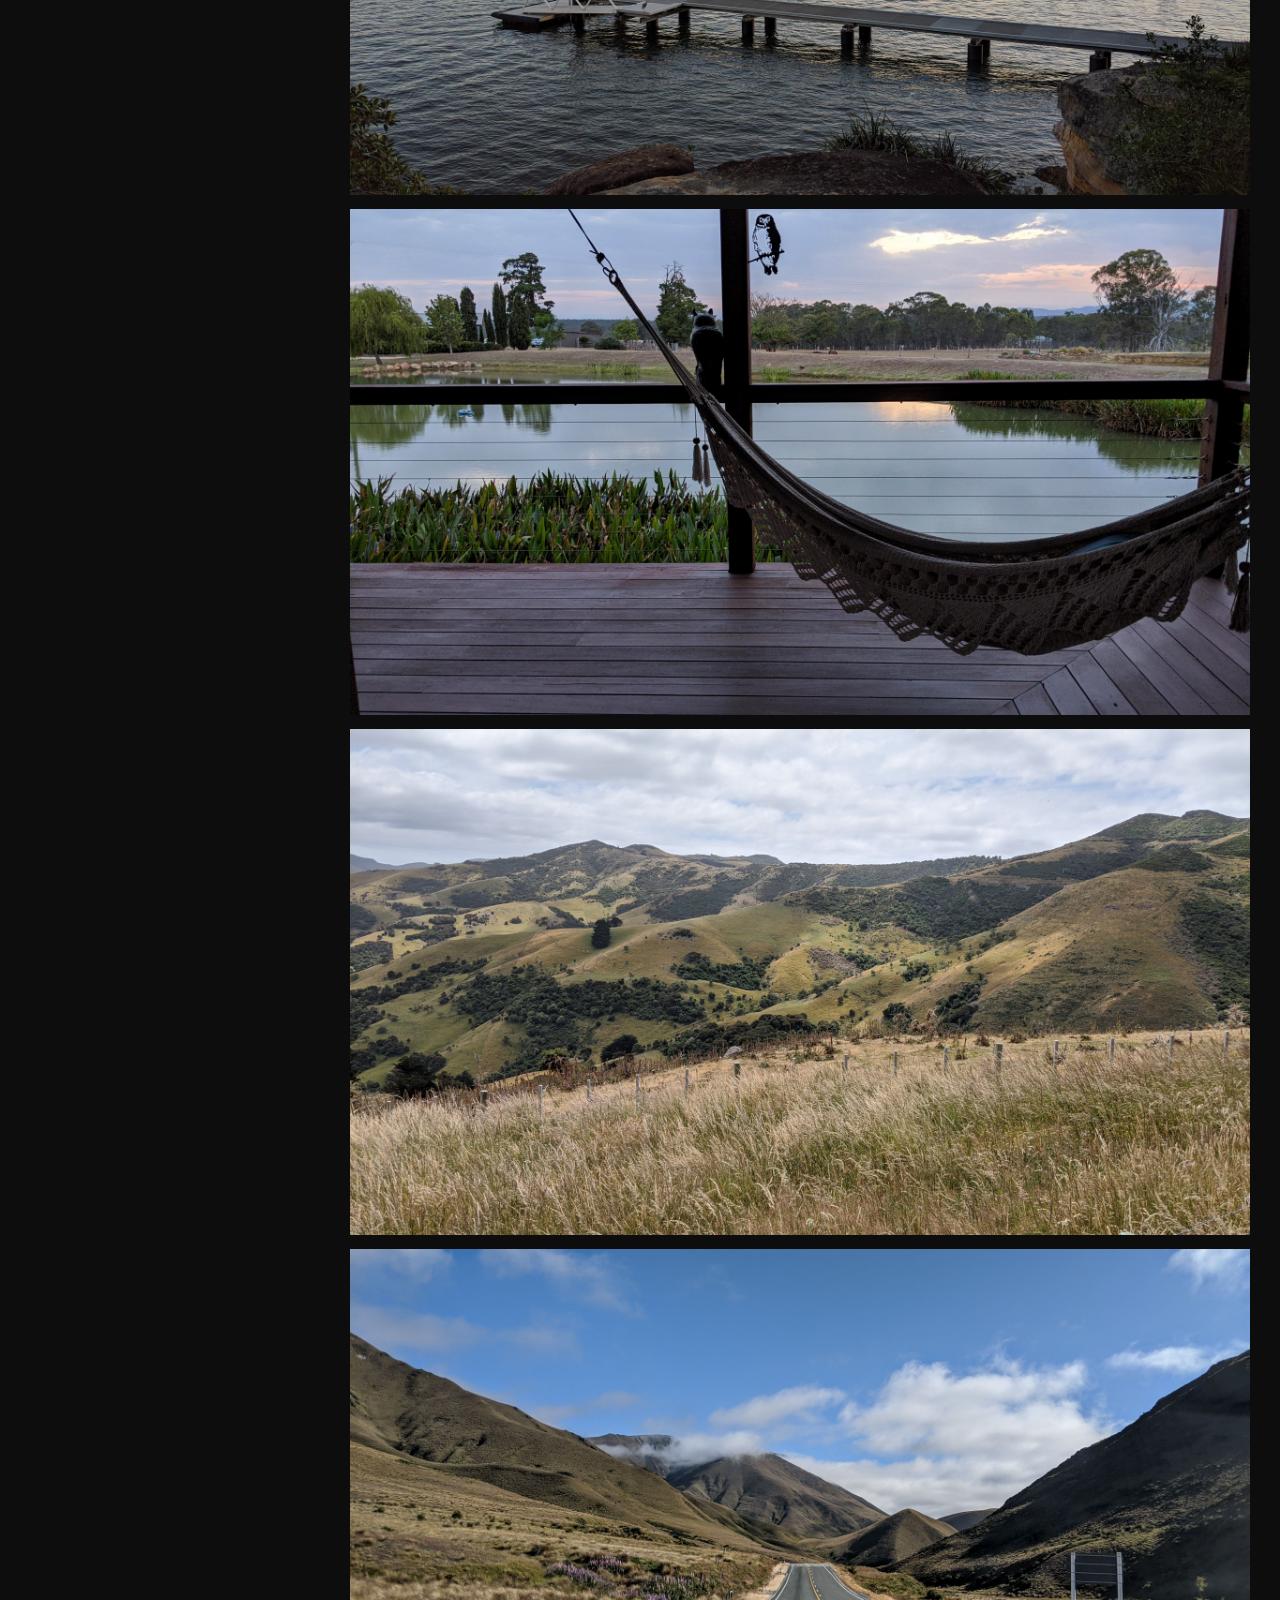
==== commit 81f7927e: "update" ====
--- a/index.html
+++ b/index.html
@@ -14,7 +14,7 @@
     <div id="side-nav" class="side-nav-wrapper">
         
             <div class="heading">
-                <h1 id="mem-flash" class="mem-white" >Memory Flash</h1>
+                <h1 id="mem-flash" class="mem-white" >Memory <span>Flash</span> </h1>
             </div>
 
        
--- a/style.css
+++ b/style.css
@@ -32,12 +32,18 @@
 	text-align: center;
 	padding: 100px 10px 10px;
 	-webkit-box-shadow: 0 35px 20px #777;
-	box-shadow: 0 35px 20px #777;
+	box-shadow: 0px 35px 20px rgb(255, 255, 255);
 }
 
 h1 {
 	font-family: 'Architects Daughter', cursive;
+	font-size: 30px;
 	letter-spacing: 10px;
+}
+
+.heading span {
+	font-family: 'Architects Daughter', cursive;
+	font-size: 50px;
 }
 
 .nav ul {
@@ -104,7 +110,7 @@
 	-webkit-box-pack: center;
 	-ms-flex-pack: center;
 	justify-content: center;
-	background: rgba(0, 0, 0, 0.9);
+	background: rgba(0, 0, 0, 0.95);
 	grid-auto-flow: dense;
 }
 
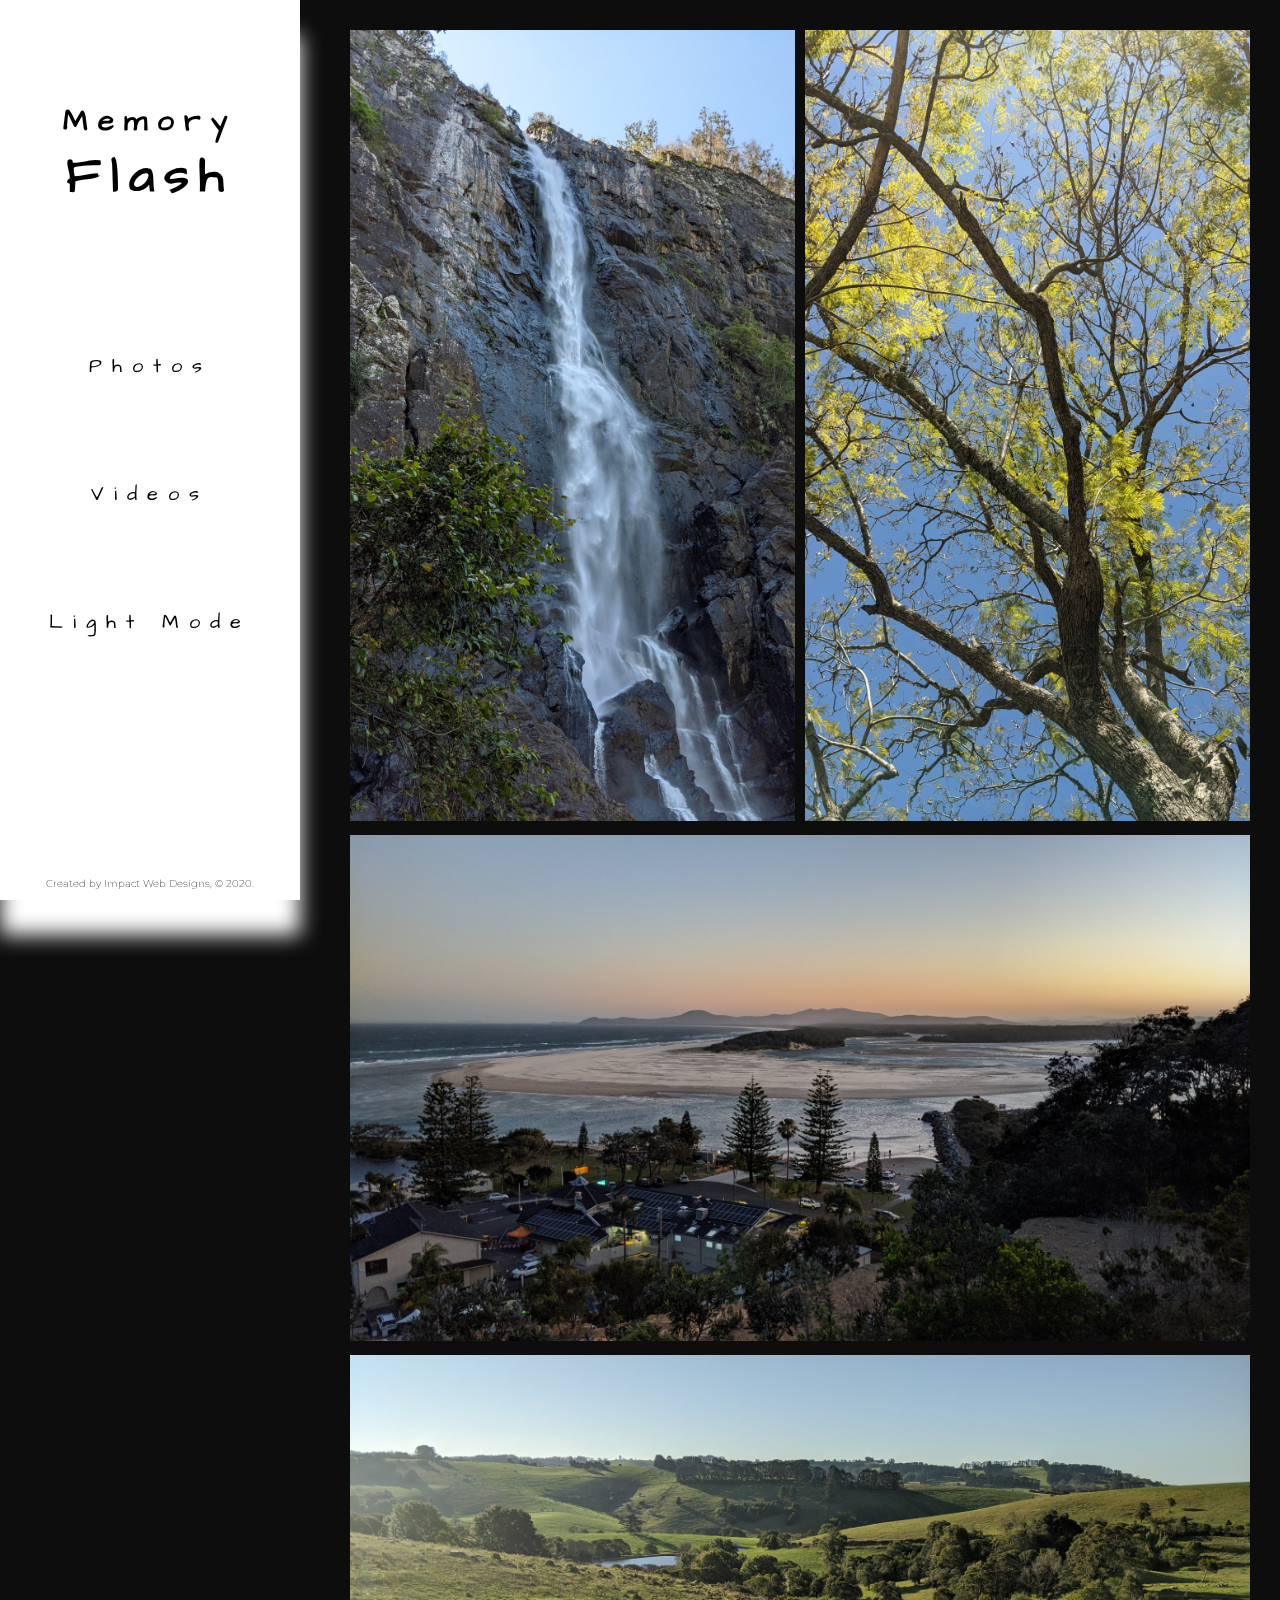
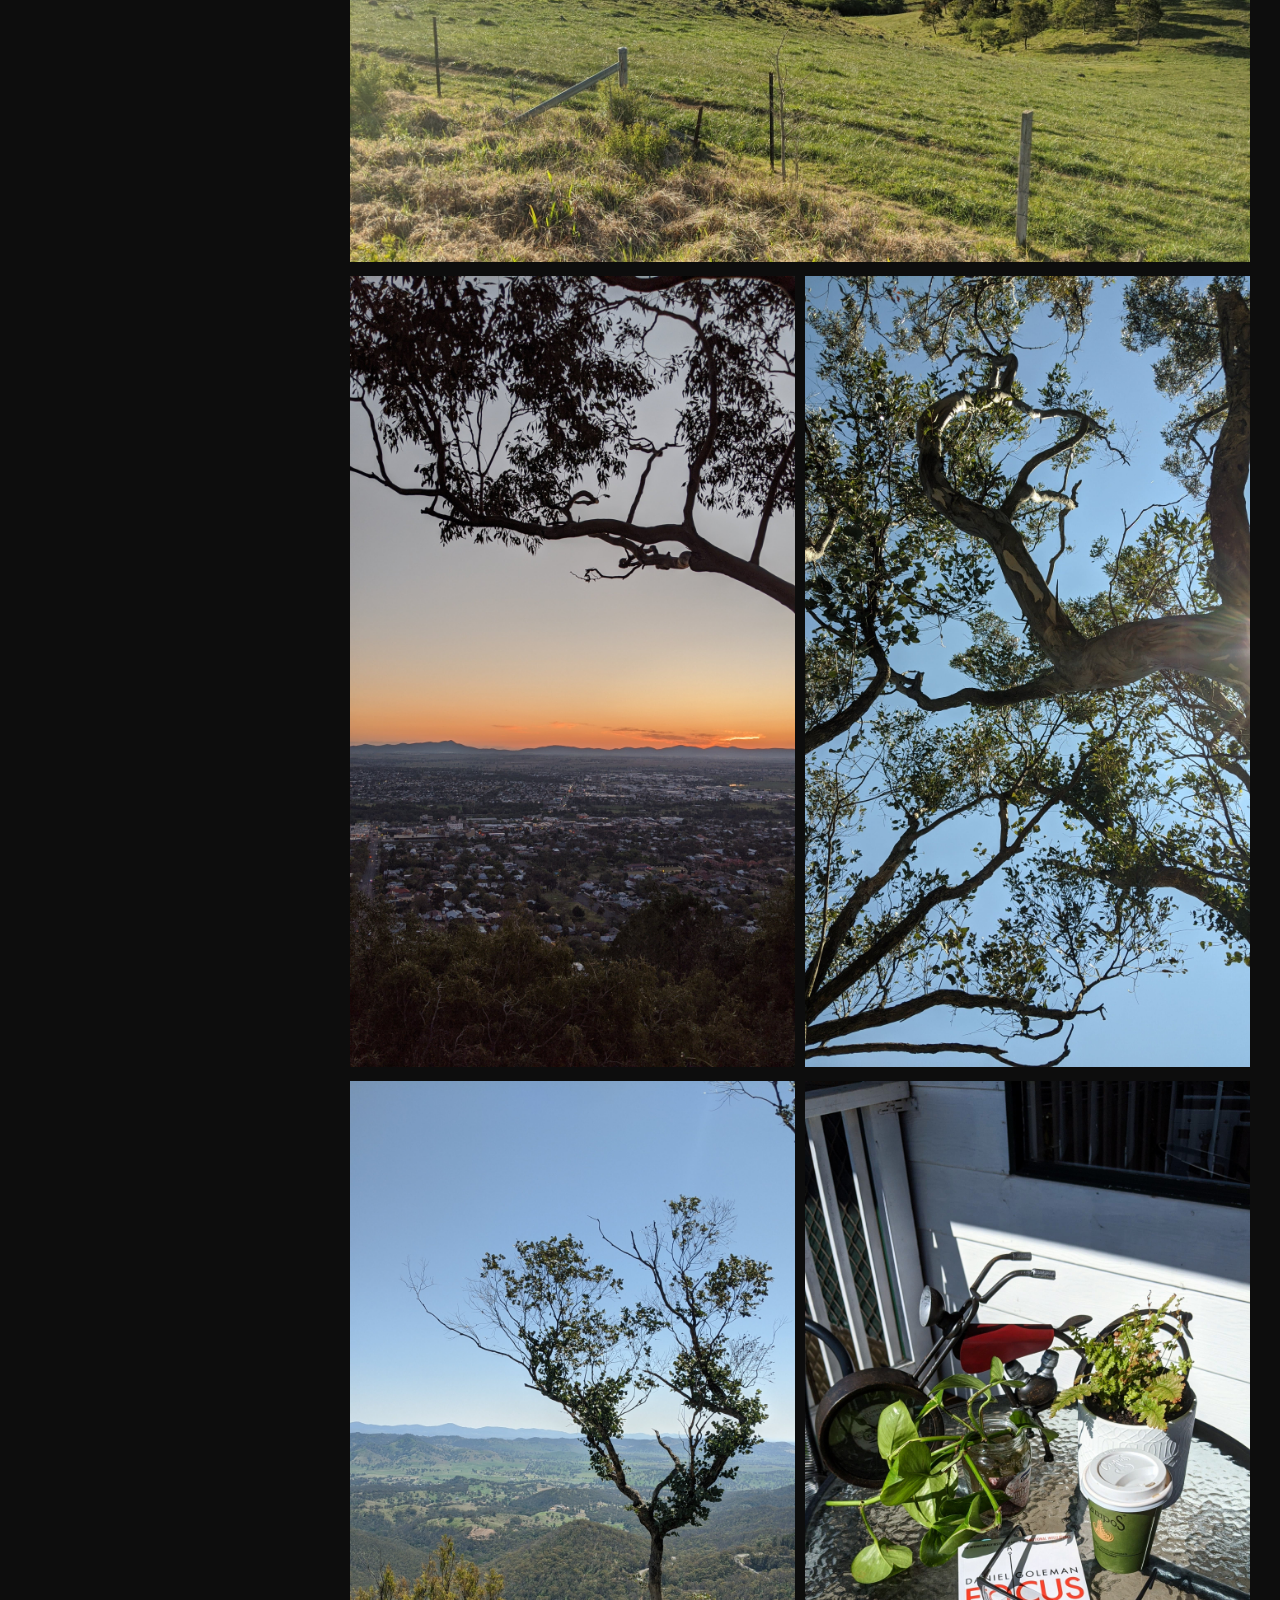
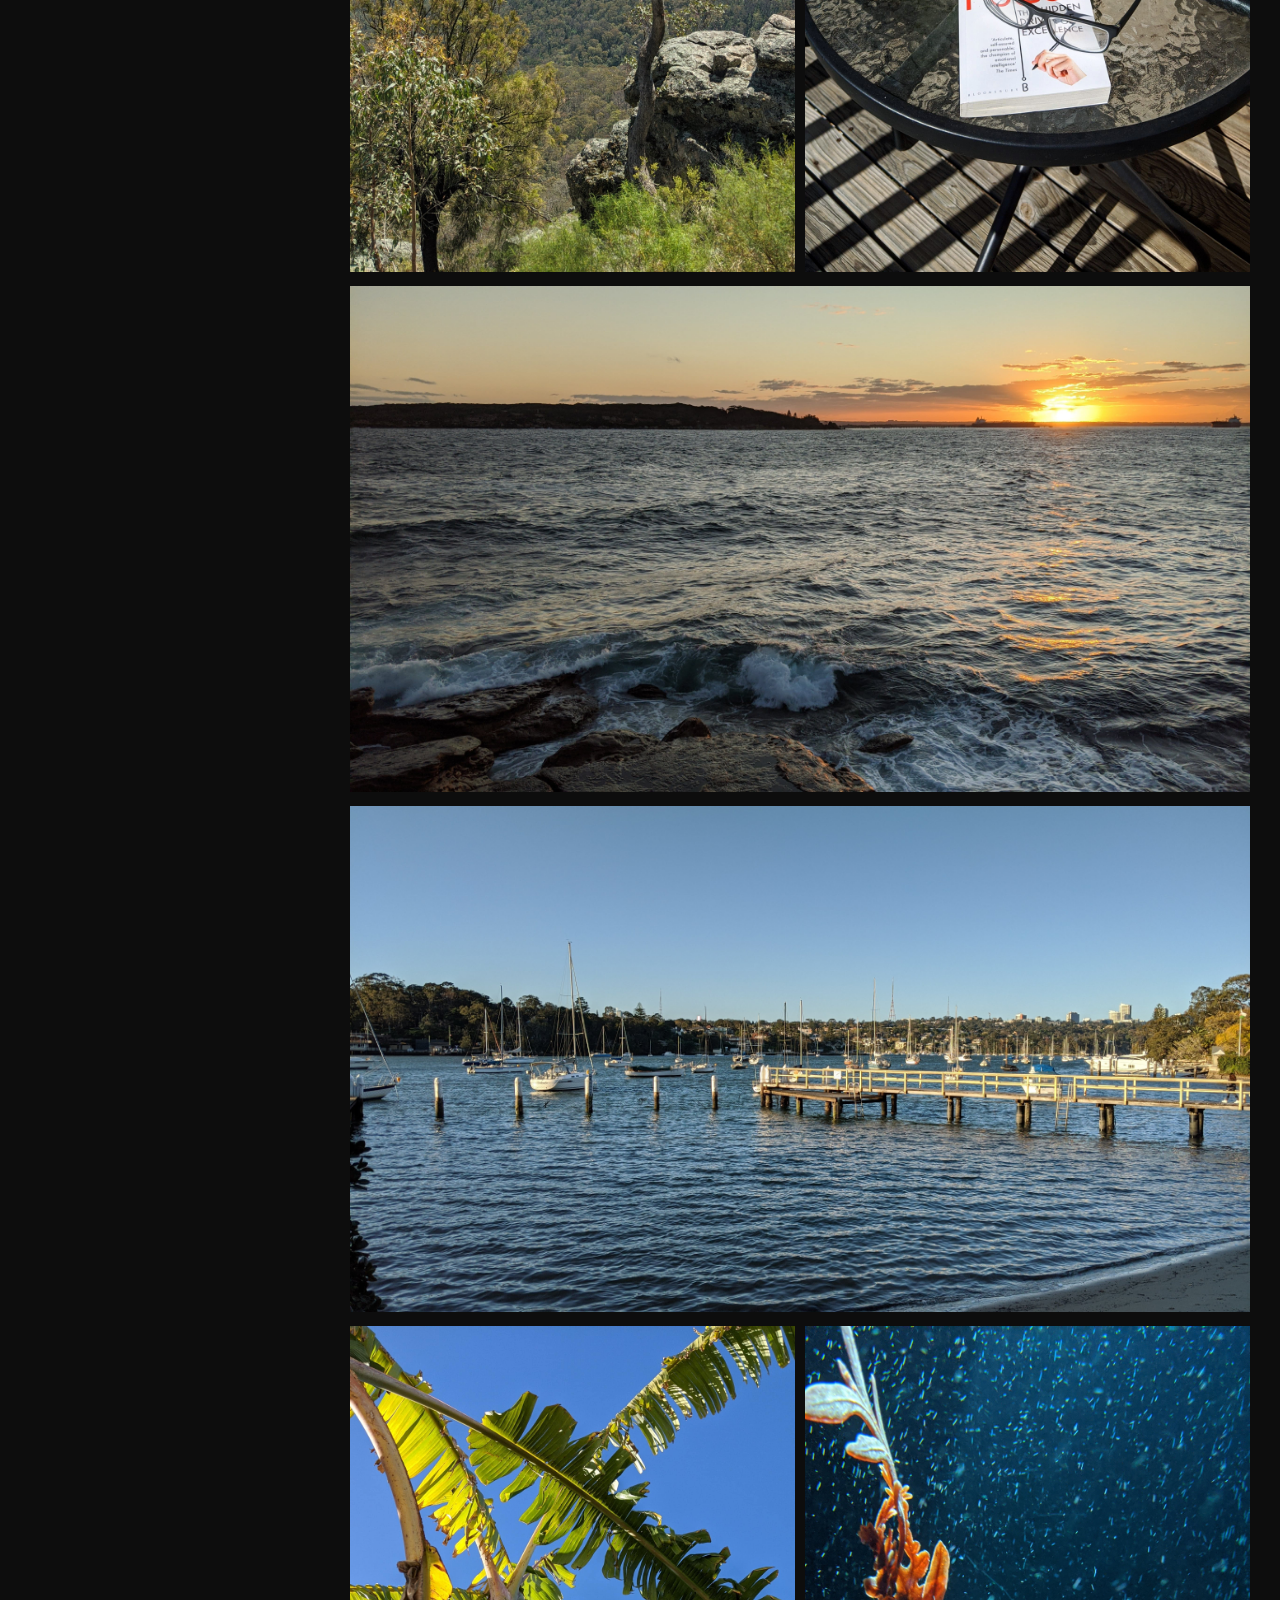
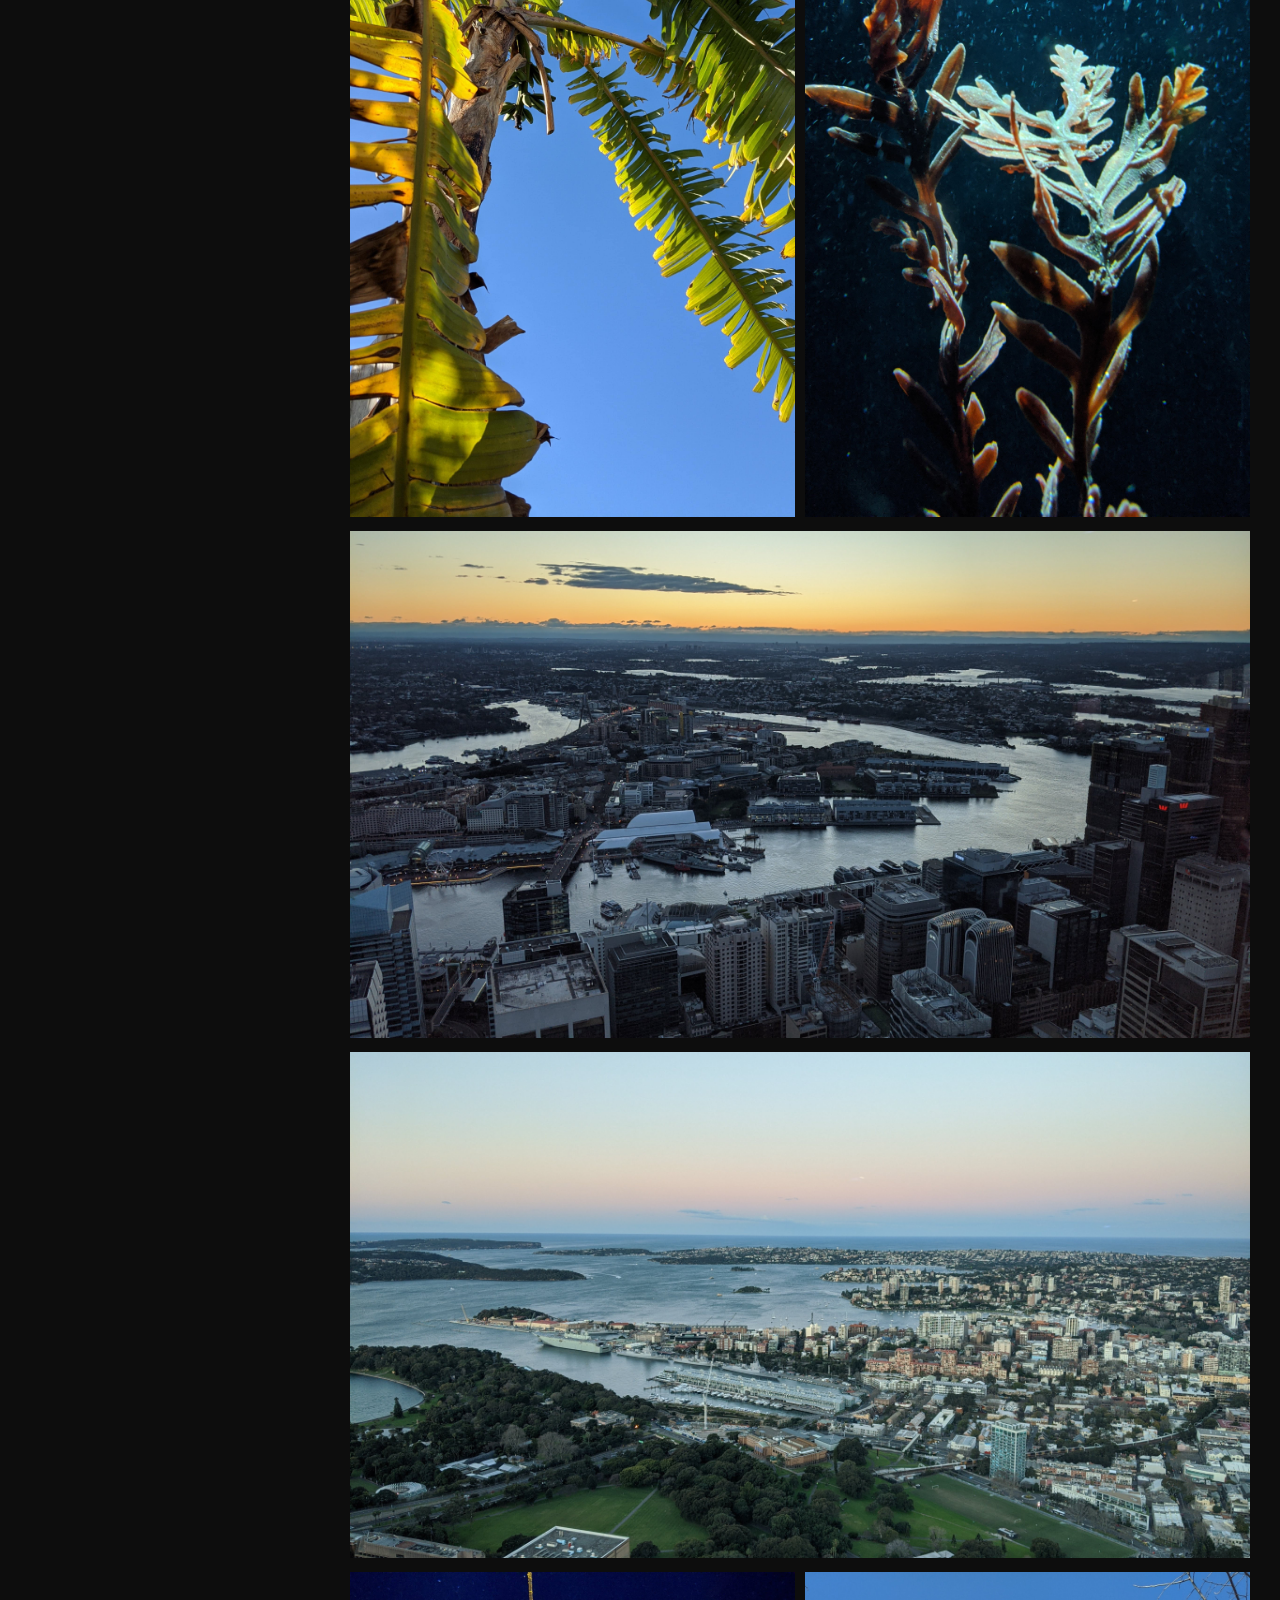
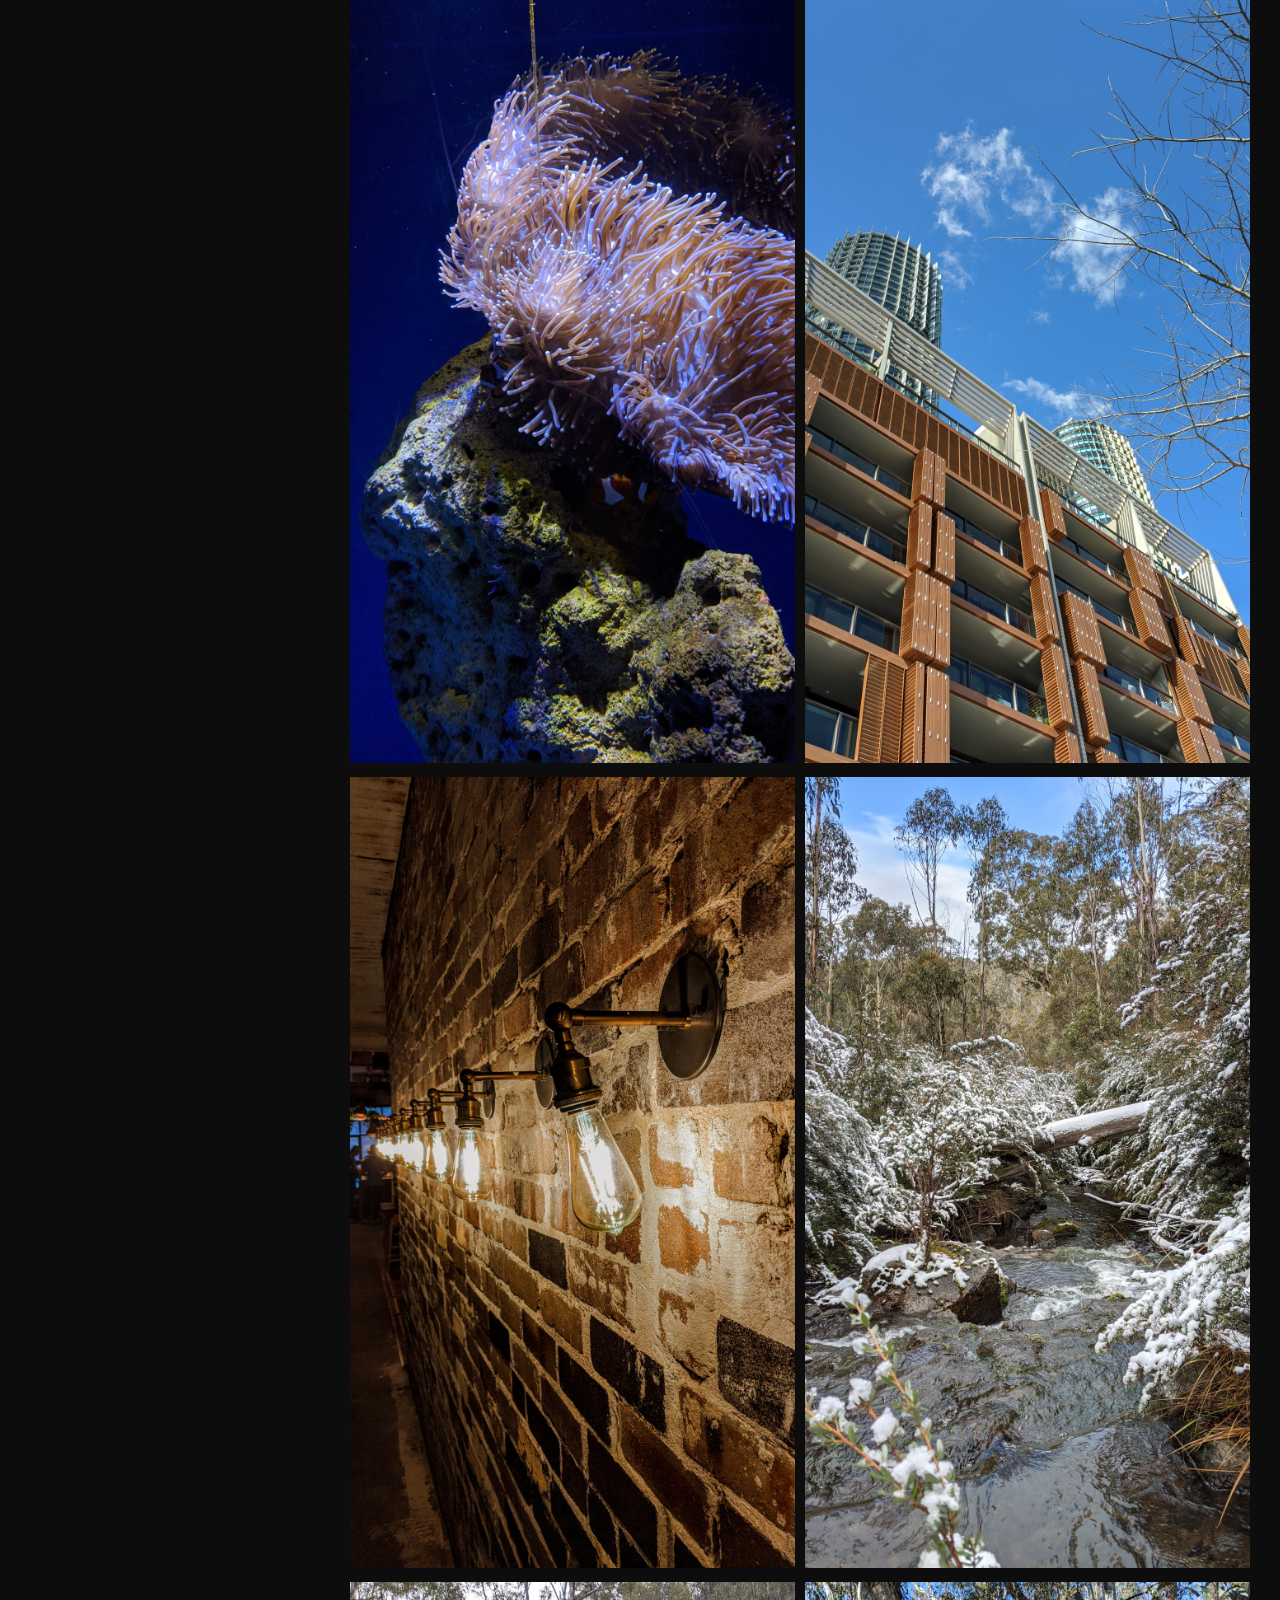
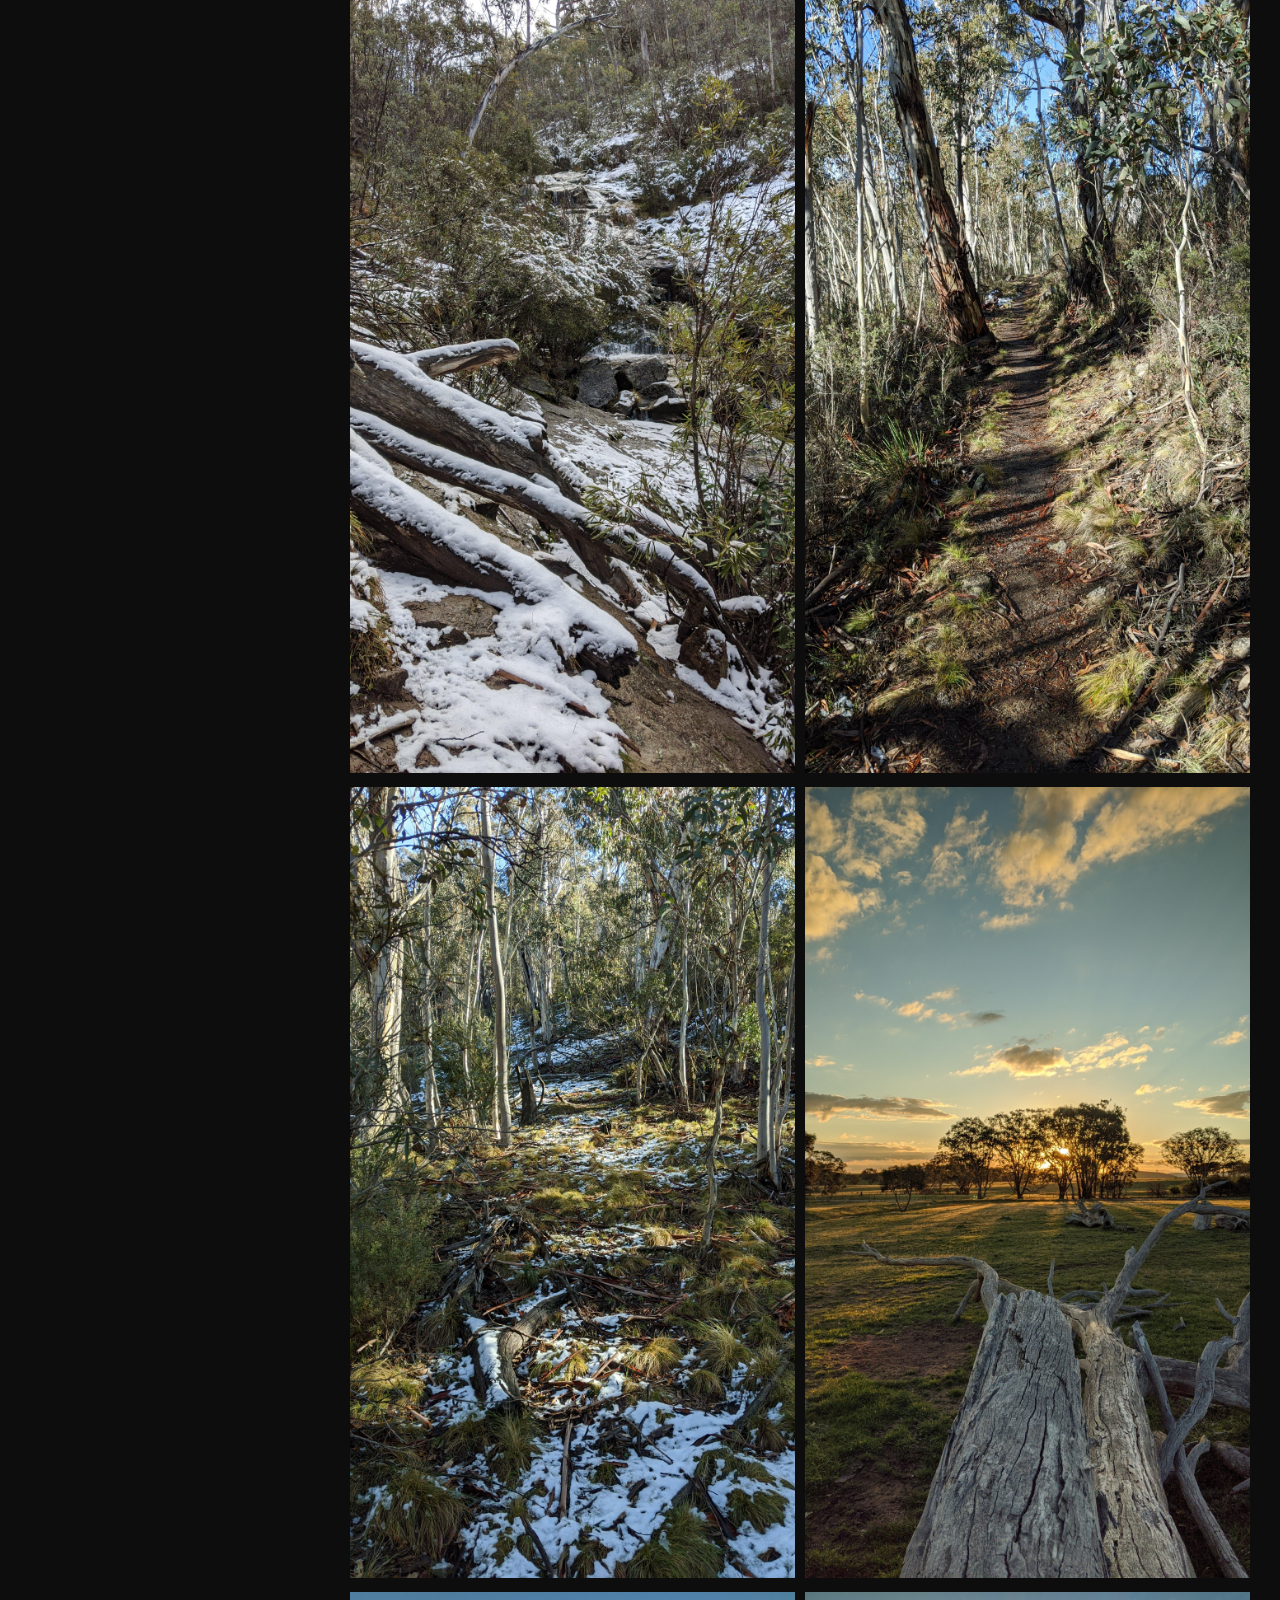
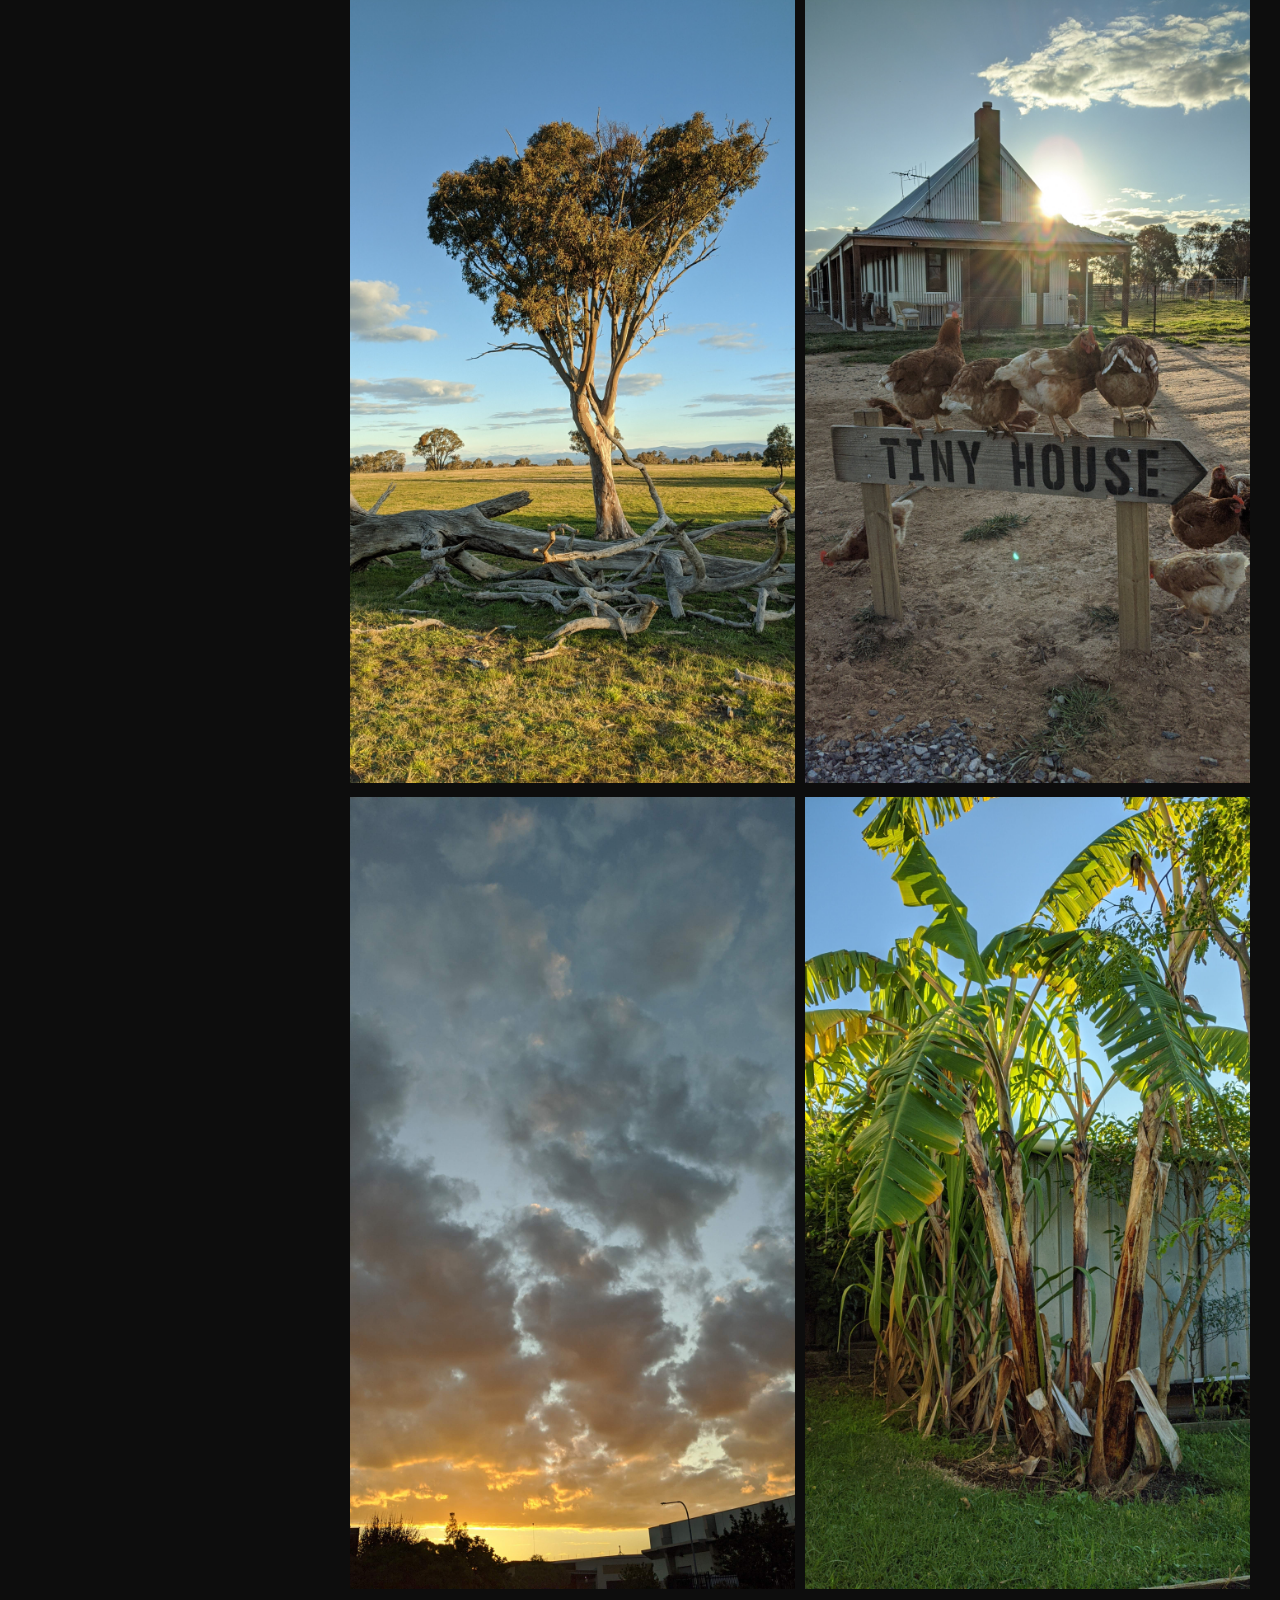
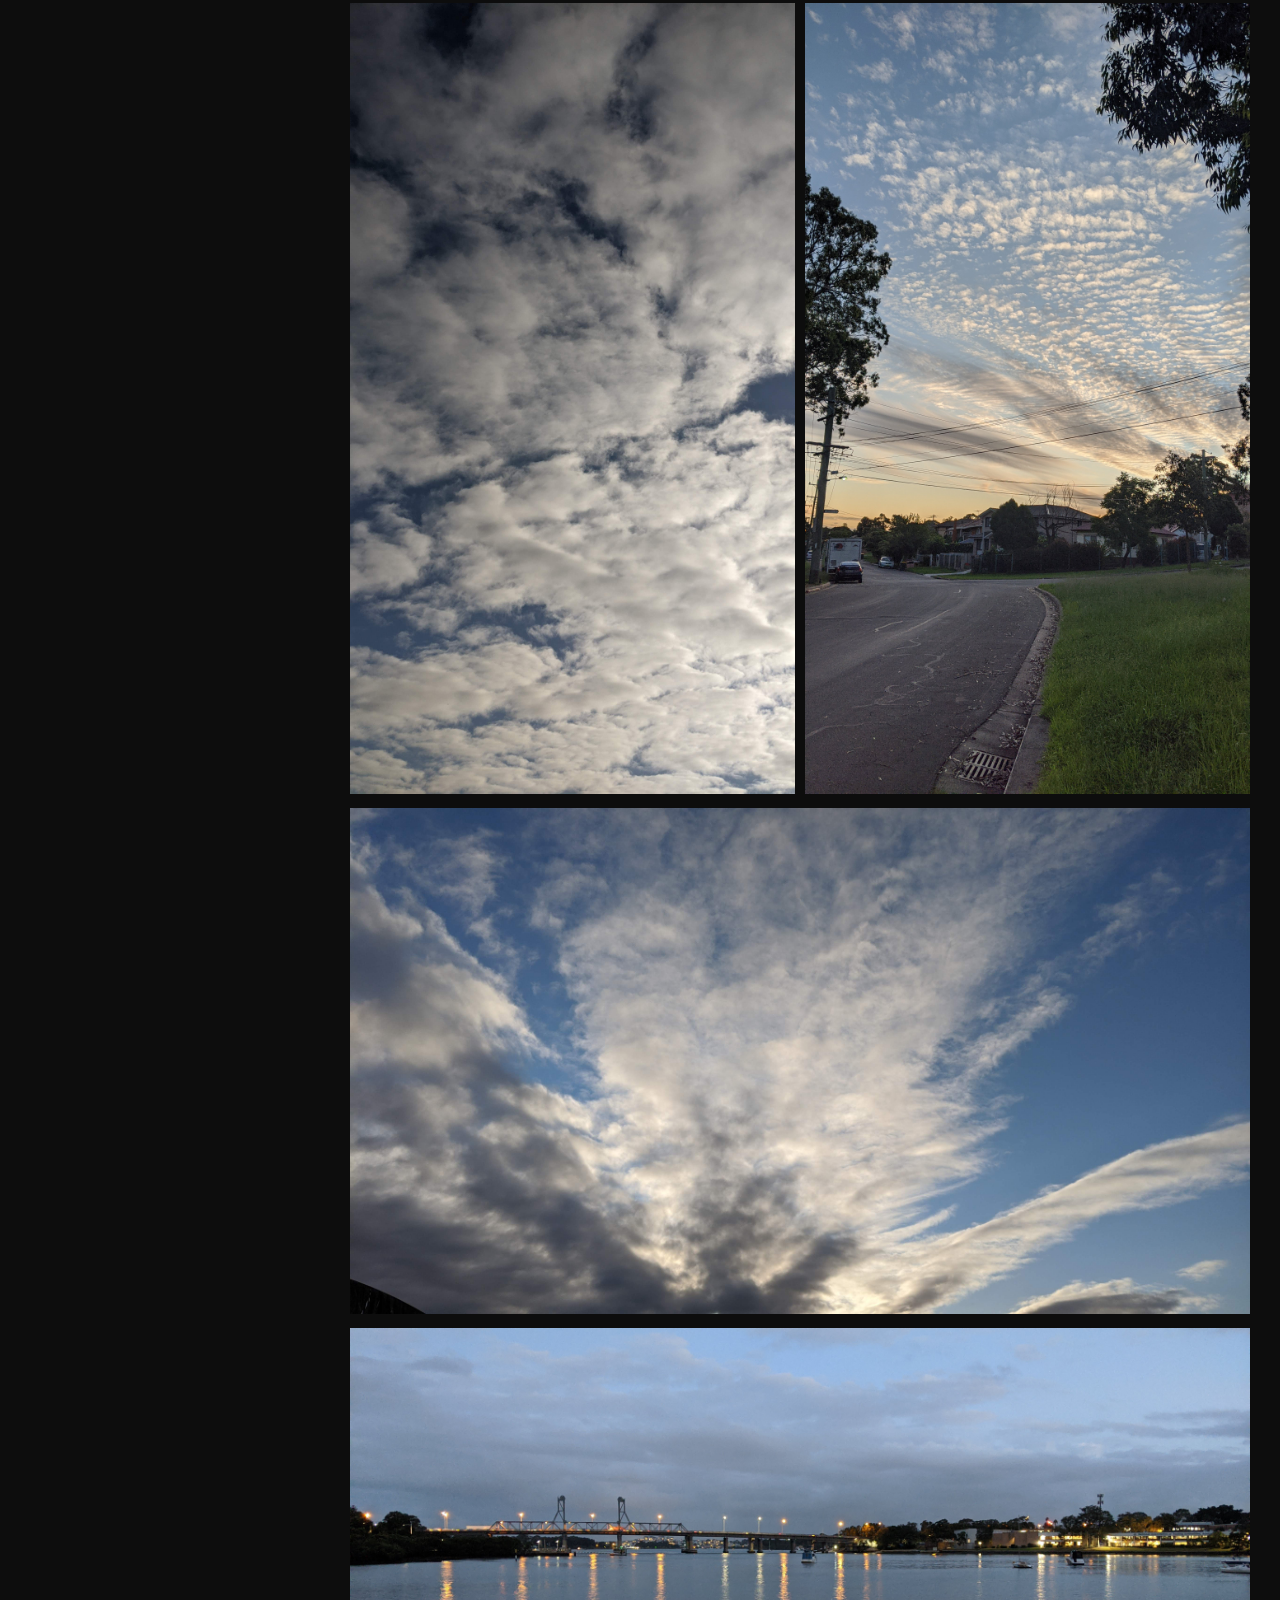
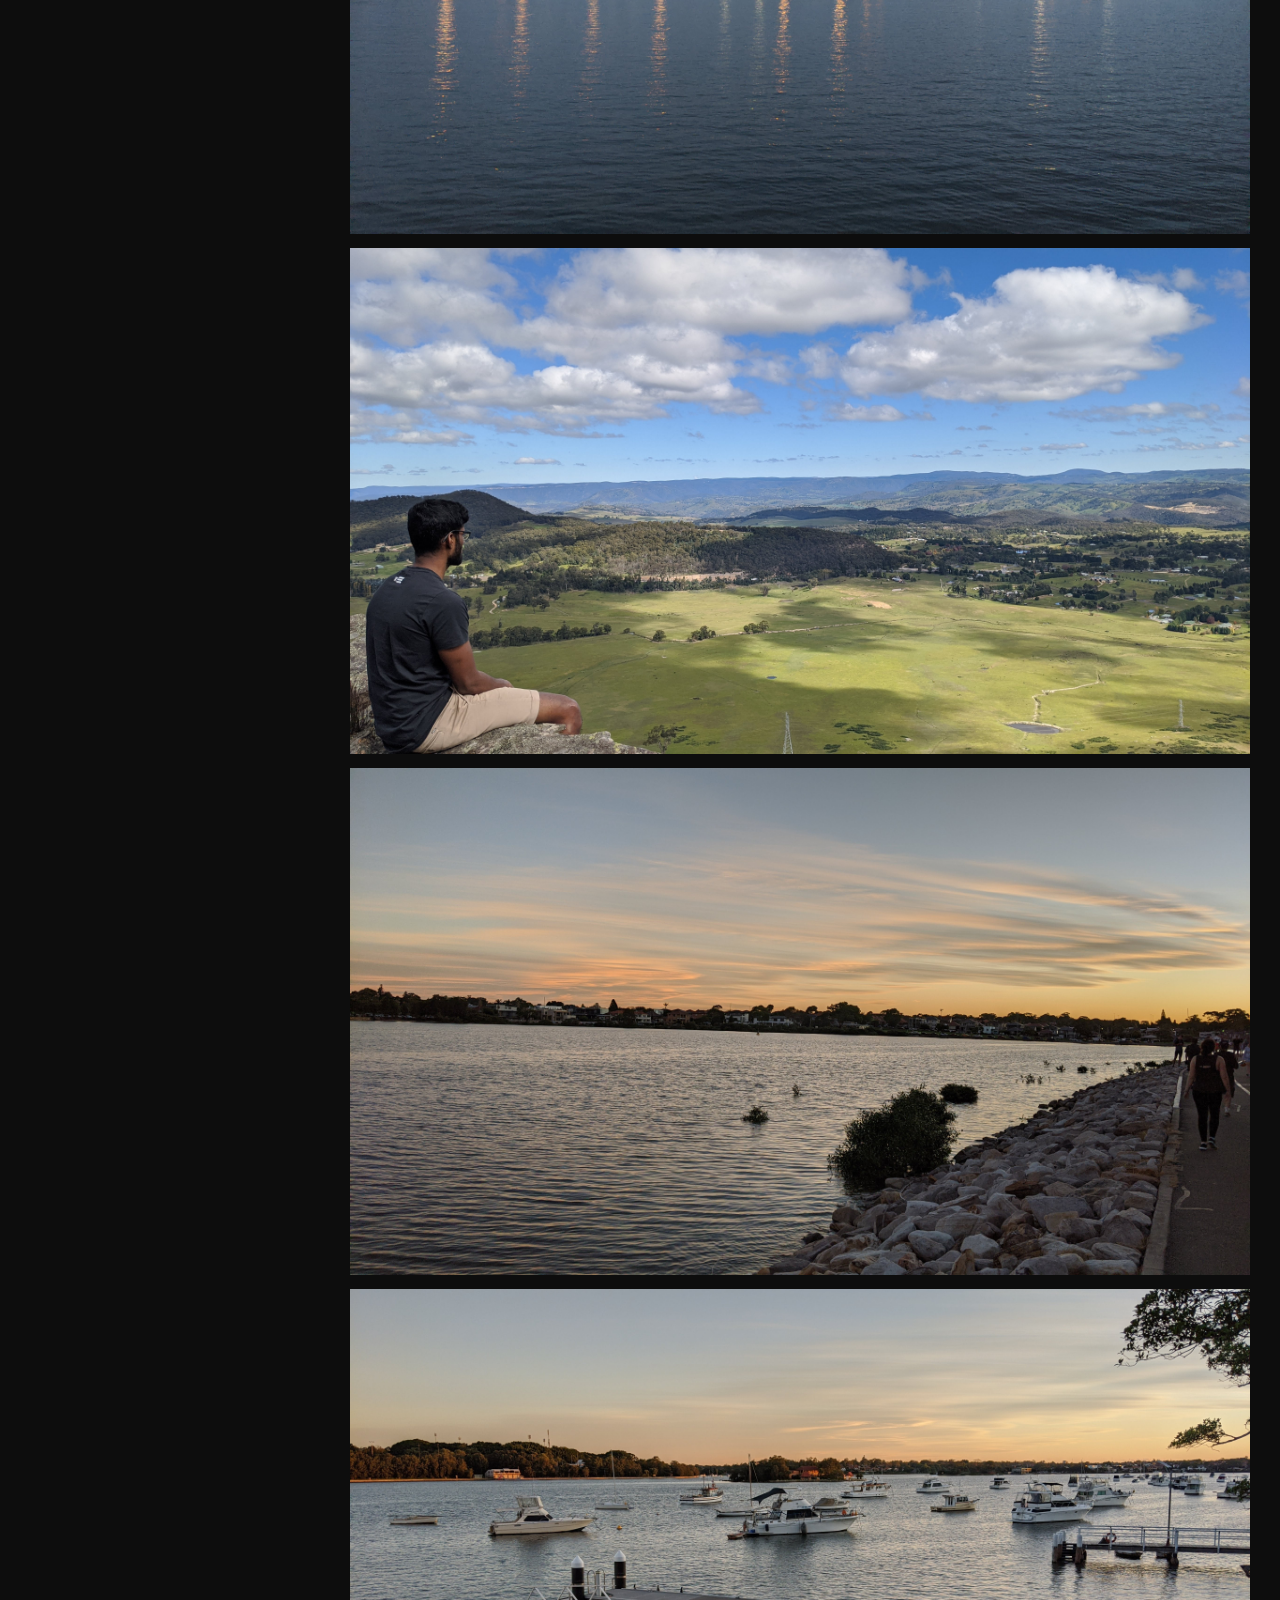
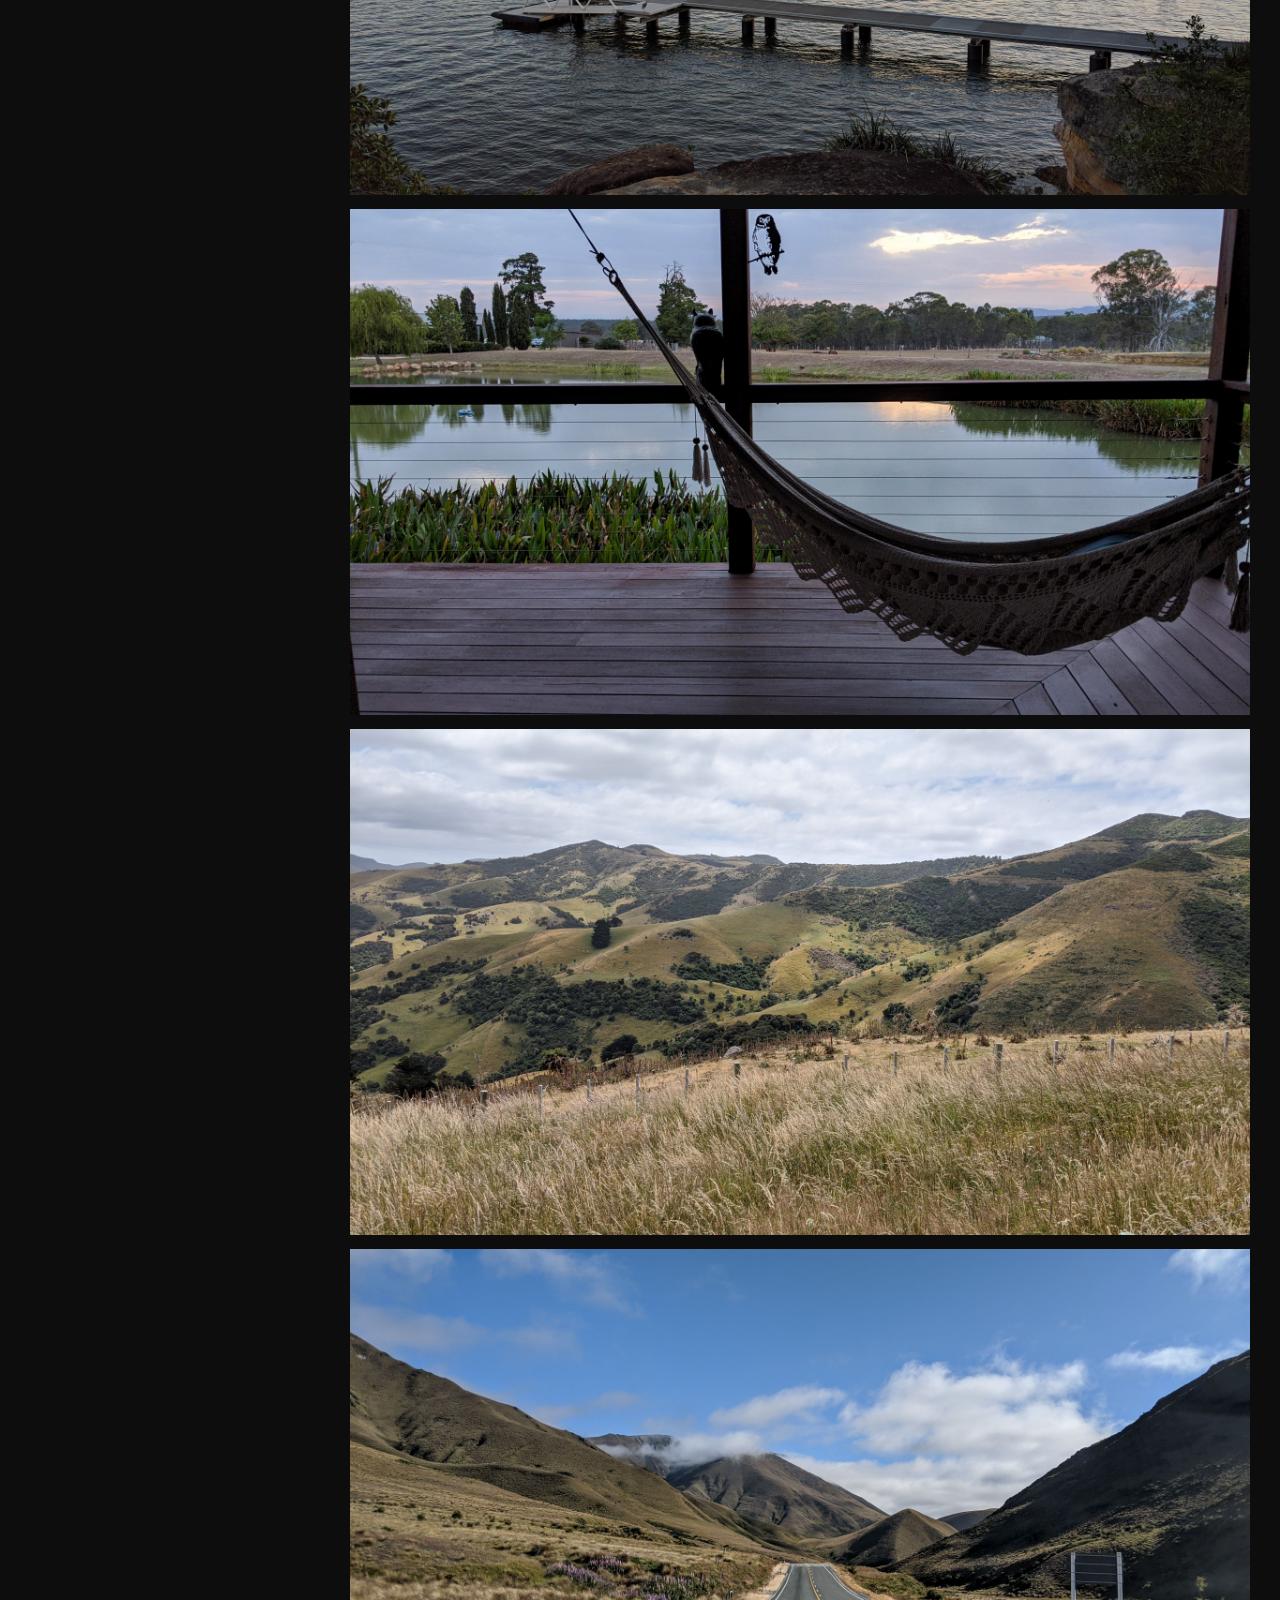
==== commit 0b8d5c37: "update" ====
--- a/index.html
+++ b/index.html
@@ -8,7 +8,7 @@
     <link rel="stylesheet" href="style.css">
     <title>Memory Flash</title>
 </head>
-<body>
+<body class="dark-theme || light-theme">
 
 
     <div id="side-nav" class="side-nav-wrapper">
@@ -23,6 +23,8 @@
                 <ul>
                     <li><a id="links"  href="#Photos">Photos</a></li>
                     <li><a id="links-2"  href="">Videos</a></li>
+                    <li><button class="btn-toggle">Light Mode</button></li>
+                    <li><button class="btn-toggle-dark">Dark Mode</button></li>
                 </ul>  
             </div>
 
@@ -349,6 +351,16 @@
 
 
 
+const btn = document.querySelector('.btn-toggle');
+const button = document.querySelector(',btn-toggle-dark');
+
+btn.addEventListener('click', function() {
+    document.body.classList.toggle('dark-theme');
+    btn.style.display ="none";
+    button.style.display = "flex";
+
+})
+
         </script>
 
 
--- a/style.css
+++ b/style.css
@@ -89,6 +89,45 @@
 	text-decoration: none;
 }
 
+.btn-toggle {
+	color: black;
+	transition: all 0.25s;
+	border: none;
+	background: white;
+	font-size: 20px;
+	-webkit-transition: all 0.25s ease-in-out;
+	-o-transition: all 0.25s ease-in-out;
+	transition: all 0.25s ease-in-out;
+	font-family: 'Architects Daughter', cursive;
+	letter-spacing: 10px;
+}
+
+.nav .btn-toggle:hover {
+	color: white;
+	background: black;
+	padding: 10px 30px;
+}
+
+.btn-toggle-dark {
+	color: black;
+	transition: all 0.25s;
+	border: none;
+	background: white;
+	font-size: 20px;
+	font-family: 'Architects Daughter', cursive;
+	-webkit-transition: all 0.25s ease-in-out;
+	-o-transition: all 0.25s ease-in-out;
+	transition: all 0.25s ease-in-out;
+	letter-spacing: 10px;
+	display: none;
+}
+
+.nav .btn-toggle-dark:hover {
+	color: black;
+	background: white;
+	padding: 10px 30px;
+}
+
 .IWD a {
 	font-size: 10px;
 	font-family: 'Montserrat', sans-serif;
